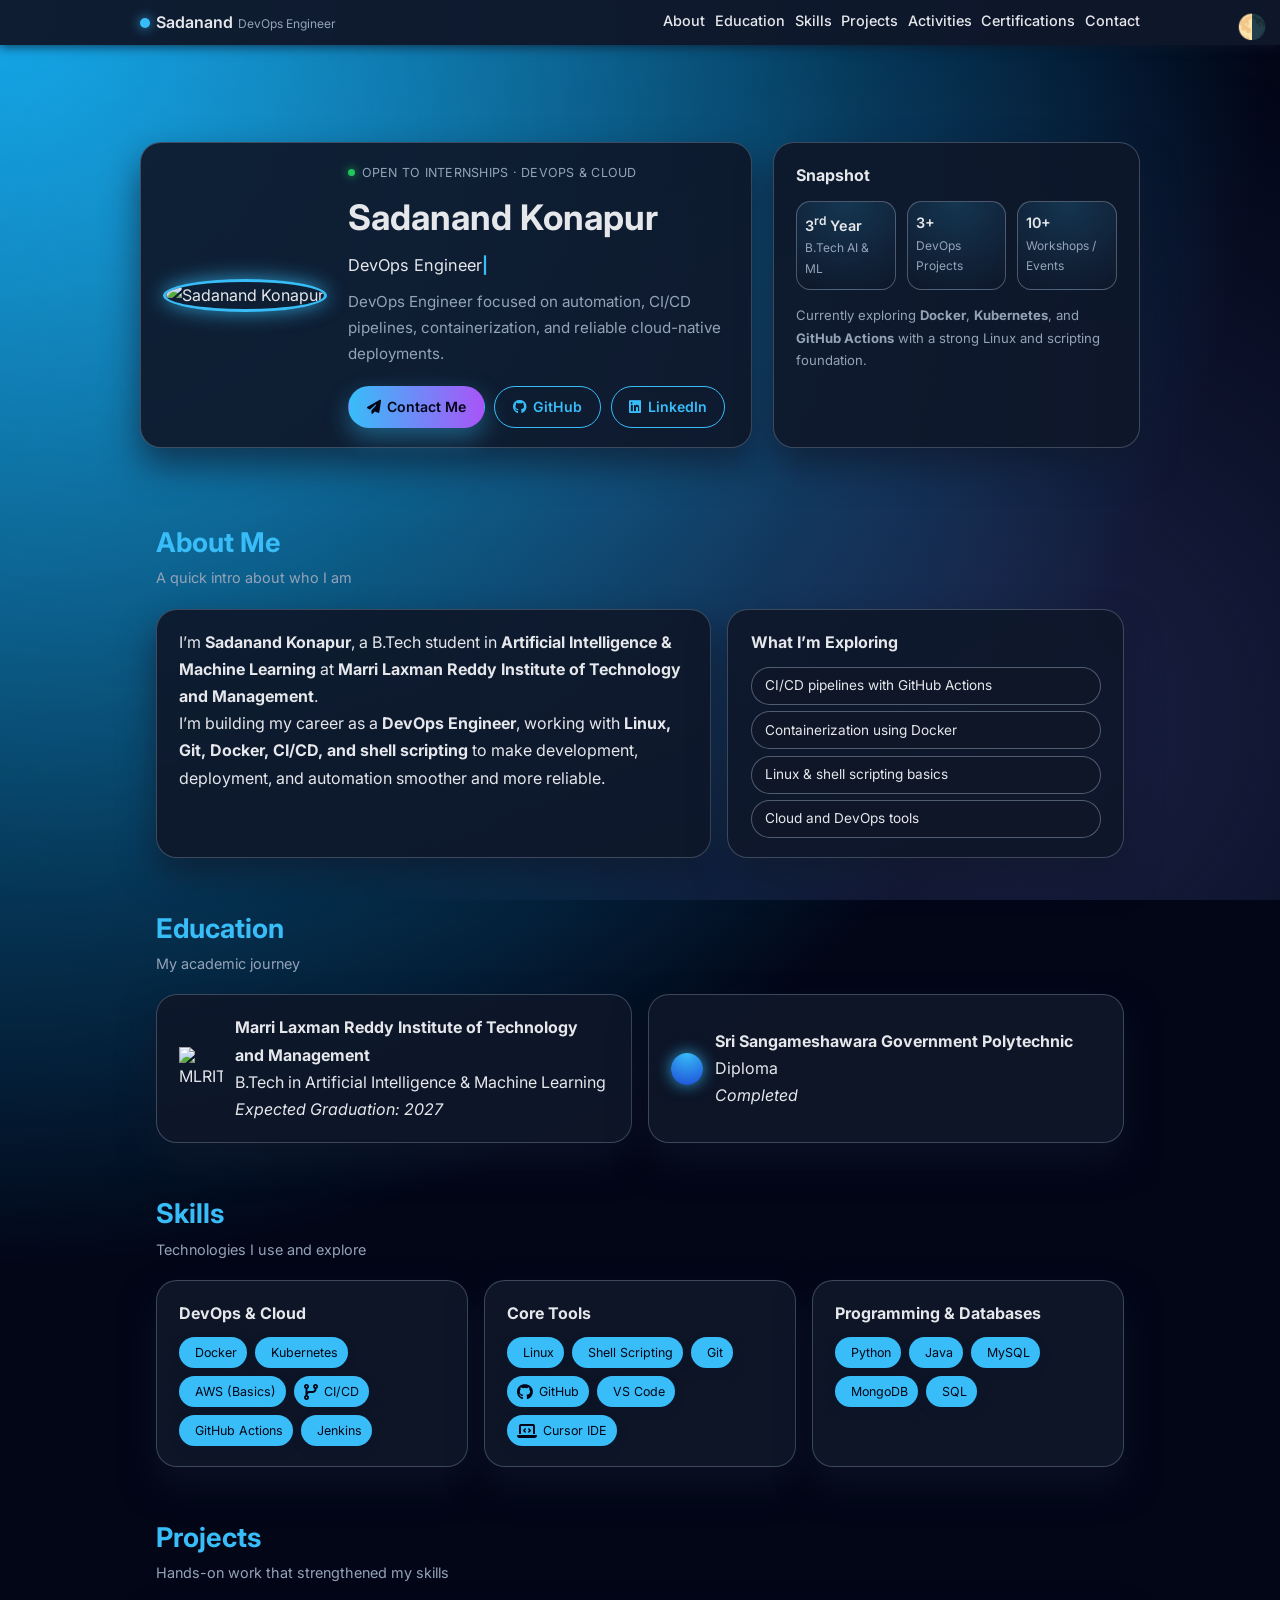
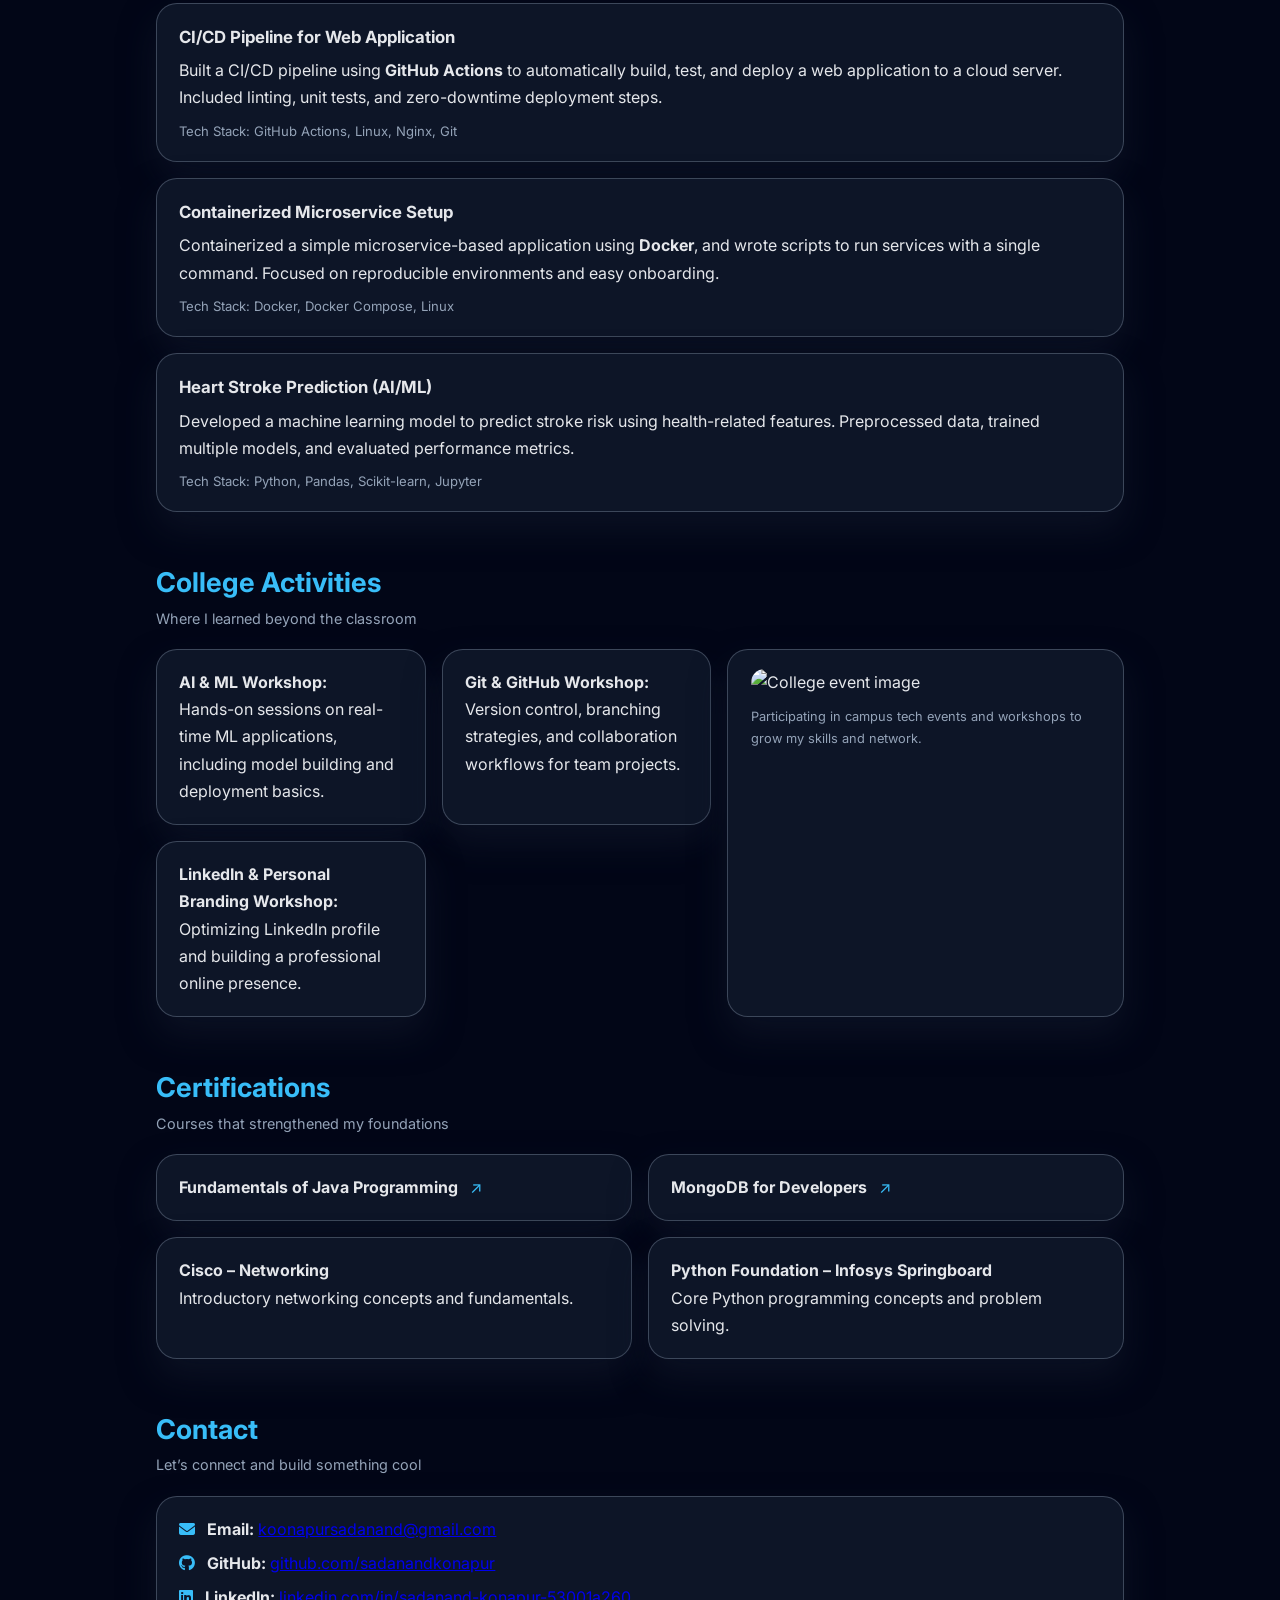
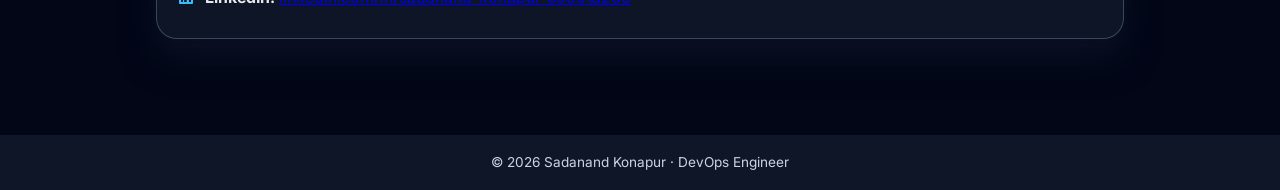
==== index.html @ 1553cec0 "Update index.html" ====
<!DOCTYPE html>
<html lang="en">
<head>
  <meta charset="UTF-8" />
  <meta name="viewport" content="width=device-width, initial-scale=1.0"/>
  <title>Sadanand Konapur | DevOps Engineer</title>

  <!-- Fonts & Icons -->
  <link href="https://fonts.googleapis.com/css2?family=Inter:wght@400;500;600;700&display=swap" rel="stylesheet" />
  <link rel="stylesheet" href="https://cdn.jsdelivr.net/gh/devicons/devicon@latest/devicon.min.css">
  <link rel="stylesheet" href="https://cdnjs.cloudflare.com/ajax/libs/font-awesome/6.5.0/css/all.min.css" />

  <!-- Main CSS -->
  <link rel="stylesheet" href="style.css">
</head>
<body>
  <!-- Mobile Menu & Theme Toggle -->
  <button class="menu-toggle" aria-label="Toggle navigation"
    onclick="document.querySelector('nav').classList.toggle('show')">☰</button>
  <button class="theme-toggle" aria-label="Toggle theme"
    onclick="document.body.classList.toggle('light-mode')">🌗</button>

  <!-- Navbar -->
  <nav id="navbar">
    <div class="nav-inner">
      <div class="nav-left">
        <span class="nav-logo-dot"></span>
        <span class="nav-name">Sadanand</span>
        <span class="nav-role">DevOps Engineer</span>
      </div>
      <div class="nav-links">
        <a href="#about">About</a>
        <a href="#education">Education</a>
        <a href="#skills">Skills</a>
        <a href="#projects">Projects</a>
        <a href="#activities">Activities</a>
        <a href="#certifications">Certifications</a>
        <a href="#contact">Contact</a>
      </div>
    </div>
  </nav>

  <div class="spacer"></div>

  <!-- Hero / Header -->
  <header>
    <div class="hero-layout">
      <div class="hero-main card">
        <div class="hero-avatar-wrap">
          <img
            class="hero-avatar"
            src="https://media.licdn.com/dms/image/v2/D5603AQE36np53RDmIA/profile-displayphoto-shrink_200_200/B56ZbjgmItH0AY-/0/1747573705583?e=2147483647&v=beta&t=6T_t1-DiegGKtrGKw7cJEnXuLneAV1-dgyiK9HmelyY"
            alt="Sadanand Konapur"
          >
        </div>

        <div class="hero-text">
          <p class="hero-badge">
            <span class="dot"></span> Open to Internships · DevOps & Cloud
          </p>
          <h1>Sadanand Konapur</h1>
          <p class="role-line">
            <span id="typing"></span><span class="cursor">|</span>
          </p>
          <p class="hero-subtitle">
            DevOps Engineer focused on automation, CI/CD pipelines, containerization,
            and reliable cloud-native deployments.
          </p>
          <div class="hero-links">
            <a href="#contact" class="btn primary-btn">
              <i class="fa-solid fa-paper-plane"></i> Contact Me
            </a>
            <a href="https://github.com/sadanandkonapur" target="_blank" class="btn ghost-btn">
              <i class="fab fa-github"></i> GitHub
            </a>
            <a href="https://linkedin.com/in/sadanand-konapur-53001a260" target="_blank" class="btn ghost-btn">
              <i class="fab fa-linkedin"></i> LinkedIn
            </a>
          </div>
        </div>
      </div>

      <div class="hero-side card">
        <h3>Snapshot</h3>
        <div class="stats-grid">
          <div class="stat">
            <span class="stat-number">3<sup>rd</sup> Year</span>
            <span class="stat-label">B.Tech AI & ML</span>
          </div>
          <div class="stat">
            <span class="stat-number">3+</span>
            <span class="stat-label">DevOps Projects</span>
          </div>
          <div class="stat">
            <span class="stat-number">10+</span>
            <span class="stat-label">Workshops / Events</span>
          </div>
        </div>
        <p class="mini-note">
          Currently exploring <strong>Docker</strong>, <strong>Kubernetes</strong>, and
          <strong>GitHub Actions</strong> with a strong Linux and scripting foundation.
        </p>
      </div>
    </div>
  </header>

  <main>
    <!-- About -->
    <section id="about">
      <div class="section-header">
        <h2>About Me</h2>
        <p class="section-tagline">A quick intro about who I am</p>
      </div>
      <div class="section-grid">
        <div class="card about-card">
          <p>
            I’m <strong>Sadanand Konapur</strong>, a B.Tech student in
            <strong>Artificial Intelligence &amp; Machine Learning</strong> at
            <strong>Marri Laxman Reddy Institute of Technology and Management</strong>.
          </p>
          <p>
            I’m building my career as a <strong>DevOps Engineer</strong>, working with
            <strong>Linux, Git, Docker, CI/CD, and shell scripting</strong> to make development,
            deployment, and automation smoother and more reliable.
          </p>
        </div>
        <div class="card about-card about-highlight">
          <h3>What I’m Exploring</h3>
          <ul class="pill-list">
            <li>CI/CD pipelines with GitHub Actions</li>
            <li>Containerization using Docker</li>
            <li>Linux & shell scripting basics</li>
            <li>Cloud and DevOps tools</li>
          </ul>
        </div>
      </div>
    </section>

    <!-- Education -->
    <section id="education">
      <div class="section-header">
        <h2>Education</h2>
        <p class="section-tagline">My academic journey</p>
      </div>
      <ul class="card-list">
        <li class="card edu-card">
          <img src="assets/MLRITM.png" alt="MLRITM Logo" class="education-logo">
          <div>
            <strong>Marri Laxman Reddy Institute of Technology and Management</strong><br />
            B.Tech in Artificial Intelligence &amp; Machine Learning<br />
            <em>Expected Graduation: 2027</em>
          </div>
        </li>

        <li class="card edu-card">
          <div class="edu-bullet"></div>
          <div>
            <strong>Sri Sangameshawara Government Polytechnic</strong><br />
            Diploma<br />
            <em>Completed</em>
          </div>
        </li>
      </ul>
    </section>

    <!-- Skills -->
    <section id="skills">
      <div class="section-header">
        <h2>Skills</h2>
        <p class="section-tagline">Technologies I use and explore</p>
      </div>

      <div class="skills-layout">
        <div class="card">
          <h3 class="subheading">DevOps & Cloud</h3>
          <div class="tag-list">
            <span class="tag"><i class="devicon-docker-plain"></i>Docker</span>
            <span class="tag"><i class="devicon-kubernetes-plain"></i>Kubernetes</span>
            <span class="tag"><i class="devicon-amazonwebservices-plain"></i>AWS (Basics)</span>
            <span class="tag"><i class="fa-solid fa-code-branch"></i>CI/CD</span>
            <span class="tag"><i class="devicon-githubactions-plain"></i>GitHub Actions</span>
            <span class="tag"><i class="devicon-jenkins-plain"></i>Jenkins</span>
          </div>
        </div>

        <div class="card">
          <h3 class="subheading">Core Tools</h3>
          <div class="tag-list">
            <span class="tag"><i class="devicon-linux-plain"></i>Linux</span>
            <span class="tag"><i class="devicon-bash-plain"></i>Shell Scripting</span>
            <span class="tag"><i class="devicon-git-plain"></i>Git</span>
            <span class="tag"><i class="fab fa-github"></i>GitHub</span>
            <span class="tag"><i class="devicon-vscode-plain"></i>VS Code</span>
            <span class="tag"><i class="fa-solid fa-laptop-code"></i>Cursor IDE</span>
          </div>
        </div>

        <div class="card">
          <h3 class="subheading">Programming & Databases</h3>
          <div class="tag-list">
            <span class="tag"><i class="devicon-python-plain"></i>Python</span>
            <span class="tag"><i class="devicon-java-plain"></i>Java</span>
            <span class="tag"><i class="devicon-mysql-plain"></i>MySQL</span>
            <span class="tag"><i class="devicon-mongodb-plain"></i>MongoDB</span>
            <span class="tag"><i class="devicon-sqlite-plain"></i>SQL</span>
          </div>
        </div>
      </div>
    </section>

    <!-- Projects -->
    <section id="projects">
      <div class="section-header">
        <h2>Projects</h2>
        <p class="section-tagline">Hands-on work that strengthened my skills</p>
      </div>
      <ul class="card-list project-list">
        <li class="card">
          <h3>CI/CD Pipeline for Web Application</h3>
          <p>
            Built a CI/CD pipeline using <strong>GitHub Actions</strong> to automatically build, test,
            and deploy a web application to a cloud server. Included linting, unit tests, and
            zero-downtime deployment steps.
          </p>
          <p class="tech-stack">Tech Stack: GitHub Actions, Linux, Nginx, Git</p>
        </li>
        <li class="card">
          <h3>Containerized Microservice Setup</h3>
          <p>
            Containerized a simple microservice-based application using <strong>Docker</strong>, and
            wrote scripts to run services with a single command. Focused on reproducible environments
            and easy onboarding.
          </p>
          <p class="tech-stack">Tech Stack: Docker, Docker Compose, Linux</p>
        </li>
        <li class="card">
          <h3>Heart Stroke Prediction (AI/ML)</h3>
          <p>
            Developed a machine learning model to predict stroke risk using health-related features.
            Preprocessed data, trained multiple models, and evaluated performance metrics.
          </p>
          <p class="tech-stack">Tech Stack: Python, Pandas, Scikit-learn, Jupyter</p>
        </li>
      </ul>
    </section>

    <!-- College Activities -->
    <section id="activities">
      <div class="section-header">
        <h2>College Activities</h2>
        <p class="section-tagline">Where I learned beyond the classroom</p>
      </div>
      <div class="section-grid">
        <ul class="card-list">
          <li class="card">
            <strong>AI & ML Workshop:</strong><br/>
            Hands-on sessions on real-time ML applications, including model building and deployment basics.
          </li>
          <li class="card">
            <strong>Git & GitHub Workshop:</strong><br/>
            Version control, branching strategies, and collaboration workflows for team projects.
          </li>
          <li class="card">
            <strong>LinkedIn & Personal Branding Workshop:</strong><br/>
            Optimizing LinkedIn profile and building a professional online presence.
          </li>
        </ul>
        <div class="card image-card">
          <img src="assets/sadanand.webp" alt="College event image">
          <p class="image-caption">
            Participating in campus tech events and workshops to grow my skills and network.
          </p>
        </div>
      </div>
    </section>

    <!-- Certifications -->
    <section id="certifications">
      <div class="section-header">
        <h2>Certifications</h2>
        <p class="section-tagline">Courses that strengthened my foundations</p>
      </div>
      <ul class="card-list">
        <li class="card">
          <strong>Fundamentals of Java Programming</strong>
          <a href="https://www.coursera.org/account/accomplishments/verify/FUSTAEQ8RS3" target="_blank">↗️</a>
        </li>
        <li class="card">
          <strong>MongoDB for Developers</strong>
          <a href="https://learn.mongodb.com/c/my3mE7hTRB27LmrkEVRjvQ" target="_blank">↗️</a>
        </li>
        <li class="card">
          <strong>Cisco – Networking</strong><br/>
          Introductory networking concepts and fundamentals.
        </li>
        <li class="card">
          <strong>Python Foundation – Infosys Springboard</strong><br/>
          Core Python programming concepts and problem solving.
        </li>
      </ul>
    </section>

    <!-- Contact -->
    <section id="contact">
      <div class="section-header">
        <h2>Contact</h2>
        <p class="section-tagline">Let’s connect and build something cool</p>
      </div>
      <div class="card contact-card">
        <p>
          <i class="fas fa-envelope"></i>
          <strong>Email:</strong>
          <a href="mailto:koonapursadanand@gmail.com">koonapursadanand@gmail.com</a>
        </p>
        <p>
          <i class="fab fa-github"></i>
          <strong>GitHub:</strong>
          <a href="https://github.com/sadanandkonapur" target="_blank">github.com/sadanandkonapur</a>
        </p>
        <p>
          <i class="fab fa-linkedin"></i>
          <strong>LinkedIn:</strong>
          <a href="https://linkedin.com/in/sadanand-konapur-53001a260" target="_blank">
            linkedin.com/in/sadanand-konapur-53001a260
          </a>
        </p>
      </div>
    </section>
  </main>

  <footer>
    © <span id="year"></span> Sadanand Konapur · DevOps Engineer
  </footer>

  <!-- Scripts -->
  <script>
    document.addEventListener('DOMContentLoaded', () => {
      // Close nav on mobile after click
      document.querySelectorAll('nav a').forEach(link => {
        link.addEventListener('click', () => {
          document.querySelector('nav').classList.remove('show');
        });
      });

      // Typing effect (DevOps-focused roles)
      const roles = [
        "DevOps Engineer",
        "Cloud & DevOps Enthusiast",
        "Linux & Automation Lover"
      ];
      let roleIndex = 0, charIndex = 0;
      const typingSpan = document.getElementById("typing");

      function type() {
        if (charIndex < roles[roleIndex].length) {
          typingSpan.textContent += roles[roleIndex].charAt(charIndex);
          charIndex++;
          setTimeout(type, 100);
        } else {
          setTimeout(erase, 1500);
        }
      }

      function erase() {
        if (charIndex > 0) {
          typingSpan.textContent = roles[roleIndex].substring(0, charIndex - 1);
          charIndex--;
          setTimeout(erase, 50);
        } else {
          roleIndex = (roleIndex + 1) % roles.length;
          setTimeout(type, 500);
        }
      }

      setTimeout(type, 800);

      // Reveal sections on scroll
      const observer = new IntersectionObserver(entries => {
        entries.forEach(entry => {
          if (entry.isIntersecting) {
            entry.target.classList.add('reveal');
          }
        });
      }, { threshold: 0.15 });

      document.querySelectorAll('section').forEach(section => observer.observe(section));

      // Hide/show navbar on scroll
      let lastScrollTop = 0;
      const navbar = document.getElementById('navbar');

      window.addEventListener('scroll', function () {
        let scrollTop = window.pageYOffset || document.documentElement.scrollTop;
        if (scrollTop > lastScrollTop) {
          navbar.classList.add('hide');
        } else {
          navbar.classList.remove('hide');
        }
        lastScrollTop = scrollTop;
      });

      // Dynamic year in footer
      document.getElementById('year').textContent = new Date().getFullYear();
    });
  </script>
</body>
</html>
---- style.css ----
:root {
  --bg: radial-gradient(circle at 0% 0%, #0ea5e9 0, #020617 35%, #020617 100%);
  --highlight: #38bdf8;
  --text: #e5e7eb;
  --nav-bg: rgba(15, 23, 42, 0.96);
  --card-bg: rgba(15, 23, 42, 0.92);
  --card-border: rgba(148, 163, 184, 0.35);
  --muted: #94a3b8;
}

body.light-mode {
  --bg: linear-gradient(135deg, #f8fafc, #dbeafe);
  --highlight: #0ea5e9;
  --text: #0f172a;
  --nav-bg: rgba(248, 250, 252, 0.97);
  --card-bg: rgba(255, 255, 255, 0.98);
  --card-border: rgba(148, 163, 184, 0.4);
  --muted: #64748b;
}

* {
  margin: 0;
  padding: 0;
  box-sizing: border-box;
  scroll-behavior: smooth;
}

body {
  font-family: 'Inter', sans-serif;
  background: var(--bg);
  color: var(--text);
  line-height: 1.7;
  overflow-x: hidden;
  transition: background 0.6s ease, color 0.6s ease;
  position: relative;
}

/* Subtle colorful background patterns */
body::before {
  content: "";
  position: fixed;
  inset: 0;
  background:
    radial-gradient(circle at 10% 20%, rgba(56, 189, 248, 0.2), transparent 55%),
    radial-gradient(circle at 80% 80%, rgba(129, 140, 248, 0.2), transparent 55%);
  pointer-events: none;
  z-index: -1;
}

/* Navbar */
nav {
  position: fixed;
  top: 0;
  width: 100%;
  background: var(--nav-bg);
  backdrop-filter: blur(18px);
  padding: 0.55rem 1.5rem;
  z-index: 1000;
  box-shadow: 0 2px 10px rgba(15, 23, 42, 0.7);
  transition: top 0.3s, background 0.3s;
}

nav.hide {
  top: -80px;
}

.nav-inner {
  max-width: 1000px;
  margin: 0 auto;
  display: flex;
  align-items: center;
  justify-content: space-between;
}

.nav-left {
  display: flex;
  align-items: baseline;
  gap: 0.35rem;
}

.nav-logo-dot {
  width: 10px;
  height: 10px;
  border-radius: 999px;
  background: var(--highlight);
  box-shadow: 0 0 12px rgba(56, 189, 248, 0.9);
  animation: pulseDot 1.8s infinite;
}

@keyframes pulseDot {
  0% { transform: scale(1); opacity: 1; }
  50% { transform: scale(1.2); opacity: 0.7; }
  100% { transform: scale(1); opacity: 1; }
}

.nav-name {
  font-weight: 600;
  font-size: 1rem;
}

.nav-role {
  font-size: 0.75rem;
  color: var(--muted);
}

.nav-links {
  display: flex;
  flex-wrap: wrap;
  gap: 0.6rem;
}

nav a {
  color: var(--text);
  text-decoration: none;
  font-weight: 500;
  position: relative;
  font-size: 0.9rem;
  padding-bottom: 2px;
}

nav a::after {
  content: "";
  position: absolute;
  width: 0;
  height: 2px;
  bottom: -3px;
  left: 0;
  background: linear-gradient(to right, #38bdf8, #a855f7);
  transition: width 0.25s;
}

nav a:hover::after {
  width: 100%;
}

/* Toggles */
.theme-toggle,
.menu-toggle {
  position: fixed;
  top: 0.8rem;
  font-size: 1.5rem;
  background: none;
  border: none;
  color: var(--highlight);
  cursor: pointer;
  z-index: 1001;
}

.theme-toggle {
  right: 0.8rem;
}

.menu-toggle {
  left: 0.8rem;
  display: none;
}

.spacer {
  height: 70px;
}

/* Cards */
.card {
  background: var(--card-bg);
  border-radius: 1.3rem;
  padding: 1.2rem 1.4rem;
  border: 1px solid var(--card-border);
  box-shadow: 0 18px 35px rgba(15, 23, 42, 0.65);
  transition:
    transform 0.2s ease,
    box-shadow 0.2s ease,
    border-color 0.2s,
    background 0.2s ease;
}

.card:hover {
  transform: translateY(-4px) scale(1.01);
  box-shadow: 0 22px 45px rgba(15, 23, 42, 0.85);
  border-color: var(--highlight);
}

/* Header / Hero */
header {
  padding: 4.5rem 1rem 2.5rem;
}

.hero-layout {
  max-width: 1000px;
  margin: 0 auto;
  display: grid;
  grid-template-columns: minmax(0, 2fr) minmax(0, 1.2fr);
  gap: 1.3rem;
  animation: fadeInZoom 1.1s ease-out forwards;
  opacity: 0;
}

.hero-main {
  display: flex;
  gap: 1.3rem;
  align-items: center;
}

.hero-avatar-wrap {
  flex-shrink: 0;
  animation: float 6s ease-in-out infinite;
}

.hero-avatar {
  width: 130px;
  height: 130px;
  border-radius: 50%;
  border: 3px solid var(--highlight);
  object-fit: cover;
  box-shadow: 0 0 20px rgba(56, 189, 248, 0.75);
  animation:
    glow 2.5s ease-in-out infinite alternate,
    bounceIn 1.2s ease forwards;
}

.hero-text h1 {
  font-size: 2.2rem;
  font-weight: 700;
  margin-bottom: 0.25rem;
}

.hero-badge {
  font-size: 0.78rem;
  letter-spacing: 0.02em;
  text-transform: uppercase;
  color: var(--muted);
  display: flex;
  align-items: center;
  gap: 0.4rem;
  margin-bottom: 0.3rem;
}

.hero-badge .dot {
  width: 7px;
  height: 7px;
  border-radius: 999px;
  background: #22c55e;
  box-shadow: 0 0 10px rgba(34, 197, 94, 0.9);
}

.role-line {
  font-size: 1.02rem;
  margin-top: 0.2rem;
}

.hero-subtitle {
  font-size: 0.95rem;
  margin-top: 0.6rem;
  color: var(--muted);
}

.hero-links {
  margin-top: 1.2rem;
  display: flex;
  flex-wrap: wrap;
  gap: 0.6rem;
}

/* Hero side card */
.hero-side h3 {
  font-size: 1rem;
  margin-bottom: 0.7rem;
}

.stats-grid {
  display: grid;
  grid-template-columns: repeat(3, minmax(0, 1fr));
  gap: 0.7rem;
  margin-bottom: 0.9rem;
}

.stat {
  padding: 0.6rem 0.5rem;
  border-radius: 0.9rem;
  background: radial-gradient(circle at top, rgba(56, 189, 248, 0.18), rgba(15, 23, 42, 0.9));
  border: 1px solid rgba(148, 163, 184, 0.45);
}

body.light-mode .stat {
  background: radial-gradient(circle at top, rgba(14, 165, 233, 0.18), rgba(248, 250, 252, 0.98));
}

.stat-number {
  display: block;
  font-size: 0.9rem;
  font-weight: 600;
}

.stat-label {
  display: block;
  font-size: 0.75rem;
  color: var(--muted);
}

.mini-note {
  font-size: 0.82rem;
  color: var(--muted);
}

/* Animations */
@keyframes fadeInZoom {
  0% {
    opacity: 0;
    transform: scale(0.97) translateY(10px);
  }
  100% {
    opacity: 1;
    transform: scale(1) translateY(0);
  }
}

@keyframes glow {
  from {
    box-shadow: 0 0 12px #38bdf8;
  }
  to {
    box-shadow: 0 0 28px #38bdf8;
  }
}

@keyframes bounceIn {
  0% {
    opacity: 0;
    transform: scale(0.3);
  }
  50% {
    transform: scale(1.05);
  }
  70% {
    transform: scale(0.9);
  }
  100% {
    opacity: 1;
    transform: scale(1);
  }
}

@keyframes float {
  0%   { transform: translateY(0); }
  50%  { transform: translateY(-8px); }
  100% { transform: translateY(0); }
}

.cursor {
  font-weight: bold;
  color: var(--highlight);
  animation: blink 0.7s infinite;
}

@keyframes blink {
  0%, 100% { opacity: 1; }
  50% { opacity: 0; }
}

/* Buttons */
.btn {
  display: inline-flex;
  align-items: center;
  gap: 0.4rem;
  font-size: 0.88rem;
  border-radius: 999px;
  padding: 0.5rem 1.1rem;
  font-weight: 600;
  border: 1px solid transparent;
  cursor: pointer;
  text-decoration: none;
  transition: transform 0.15s ease, box-shadow 0.15s ease, background 0.2s;
}

.primary-btn {
  background: linear-gradient(to right, #38bdf8, #a855f7);
  color: #020617;
  box-shadow: 0 10px 25px rgba(56, 189, 248, 0.4);
}

.primary-btn:hover {
  transform: translateY(-1px) scale(1.01);
  box-shadow: 0 15px 35px rgba(56, 189, 248, 0.55);
}

.ghost-btn {
  background: transparent;
  border-color: var(--highlight);
  color: var(--highlight);
}

.ghost-btn:hover {
  background: rgba(148, 163, 184, 0.15);
  transform: translateY(-1px);
}

/* Main & Sections */
main {
  max-width: 1000px;
  margin: auto;
  padding: 2rem 1rem 3rem;
}

section {
  margin-bottom: 3rem;
  opacity: 0;
  transform: translateY(40px);
  transition: opacity 0.8s ease-out, transform 0.8s ease-out;
}

section.reveal {
  opacity: 1;
  transform: translateY(0);
}

.section-header {
  margin-bottom: 1.1rem;
}

.section-header h2 {
  font-size: 1.7rem;
  color: var(--highlight);
}

.section-tagline {
  font-size: 0.9rem;
  color: var(--muted);
}

.section-grid {
  display: grid;
  grid-template-columns: minmax(0, 1.4fr) minmax(0, 1fr);
  gap: 1rem;
}

/* About */
.about-highlight h3 {
  font-size: 1rem;
  margin-bottom: 0.7rem;
}

.pill-list {
  list-style: none;
  display: flex;
  flex-direction: column;
  gap: 0.4rem;
  font-size: 0.85rem;
}

.pill-list li {
  background: rgba(15, 23, 42, 0.9);
  border-radius: 999px;
  padding: 0.4rem 0.8rem;
  border: 1px solid rgba(148, 163, 184, 0.5);
}

body.light-mode .pill-list li {
  background: rgba(248, 250, 252, 0.98);
}

/* Lists & Cards */
ul {
  list-style: none;
  padding-left: 0;
}

.card-list {
  display: grid;
  grid-template-columns: 1fr;
  gap: 1rem;
}

/* Skills */
.skills-layout {
  display: grid;
  grid-template-columns: repeat(3, minmax(0, 1fr));
  gap: 1rem;
}

.subheading {
  font-size: 1rem;
  margin-bottom: 0.6rem;
}

/* Tags */
.tag-list {
  display: flex;
  flex-wrap: wrap;
  gap: 8px;
  margin-top: 0.3rem;
}

.tag {
  background: var(--highlight);
  color: #020617;
  padding: 5px 10px;
  border-radius: 999px;
  font-size: 0.78rem;
  display: inline-flex;
  align-items: center;
  box-shadow: 0 4px 10px rgba(15, 23, 42, 0.4);
  transition: transform 0.15s ease, box-shadow 0.15s ease;
}

.tag:hover {
  transform: translateY(-2px) scale(1.03);
  box-shadow: 0 8px 18px rgba(15, 23, 42, 0.7);
}

.tag i {
  margin-right: 6px;
  font-size: 1rem;
}

/* Education */
.edu-card {
  display: flex;
  gap: 0.7rem;
  align-items: center;
}

.education-logo {
  width: 44px;
  height: 44px;
  object-fit: contain;
}

.edu-bullet {
  width: 32px;
  height: 32px;
  border-radius: 999px;
  background: radial-gradient(circle at top, #38bdf8, #1d4ed8);
  box-shadow: 0 0 15px rgba(56, 189, 248, 0.8);
}

/* Projects */
.project-list .card h3 {
  margin-bottom: 0.35rem;
  font-size: 1.05rem;
}

.tech-stack {
  font-size: 0.82rem;
  margin-top: 0.5rem;
  color: var(--muted);
}

/* Activities */
.image-card img {
  width: 100%;
  border-radius: 1rem;
  display: block;
  margin-bottom: 0.6rem;
}

.image-caption {
  font-size: 0.8rem;
  color: var(--muted);
}

/* Certifications */
#certifications a {
  margin-left: 8px;
  font-size: 1rem;
  text-decoration: none;
  color: var(--highlight);
}

#certifications a:hover {
  text-decoration: underline;
}

/* Contact */
.contact-card p {
  margin-bottom: 0.45rem;
}

#contact i {
  margin-right: 8px;
  color: var(--highlight);
}

/* Footer */
footer {
  text-align: center;
  background: rgba(15, 23, 42, 0.96);
  padding: 1rem;
  color: #cbd5e1;
  font-size: 0.85rem;
}

/* Responsive */
@media (max-width: 900px) {
  .hero-layout {
    grid-template-columns: 1fr;
  }

  .hero-main {
    flex-direction: column;
    text-align: center;
  }

  .hero-text {
    text-align: center;
  }

  .hero-links {
    justify-content: center;
  }

  .stats-grid {
    grid-template-columns: repeat(3, minmax(0, 1fr));
  }

  .section-grid,
  .skills-layout {
    grid-template-columns: 1fr;
  }
}

@media (max-width: 768px) {
  nav {
    padding-inline: 1rem;
  }

  .nav-inner {
    justify-content: center;
  }

  .nav-links {
    display: none;
  }

  nav.show .nav-links {
    display: flex;
    flex-direction: column;
    width: 100%;
    margin-top: 0.5rem;
  }

  .menu-toggle {
    display: block;
  }

  header {
    padding-top: 4rem;
  }

  .card {
    box-shadow: 0 12px 25px rgba(15, 23, 42, 0.6);
  }
}

@media (min-width: 640px) {
  .card-list {
    grid-template-columns: repeat(2, minmax(0, 1fr));
  }

  #projects .card-list {
    grid-template-columns: 1fr;
  }
}
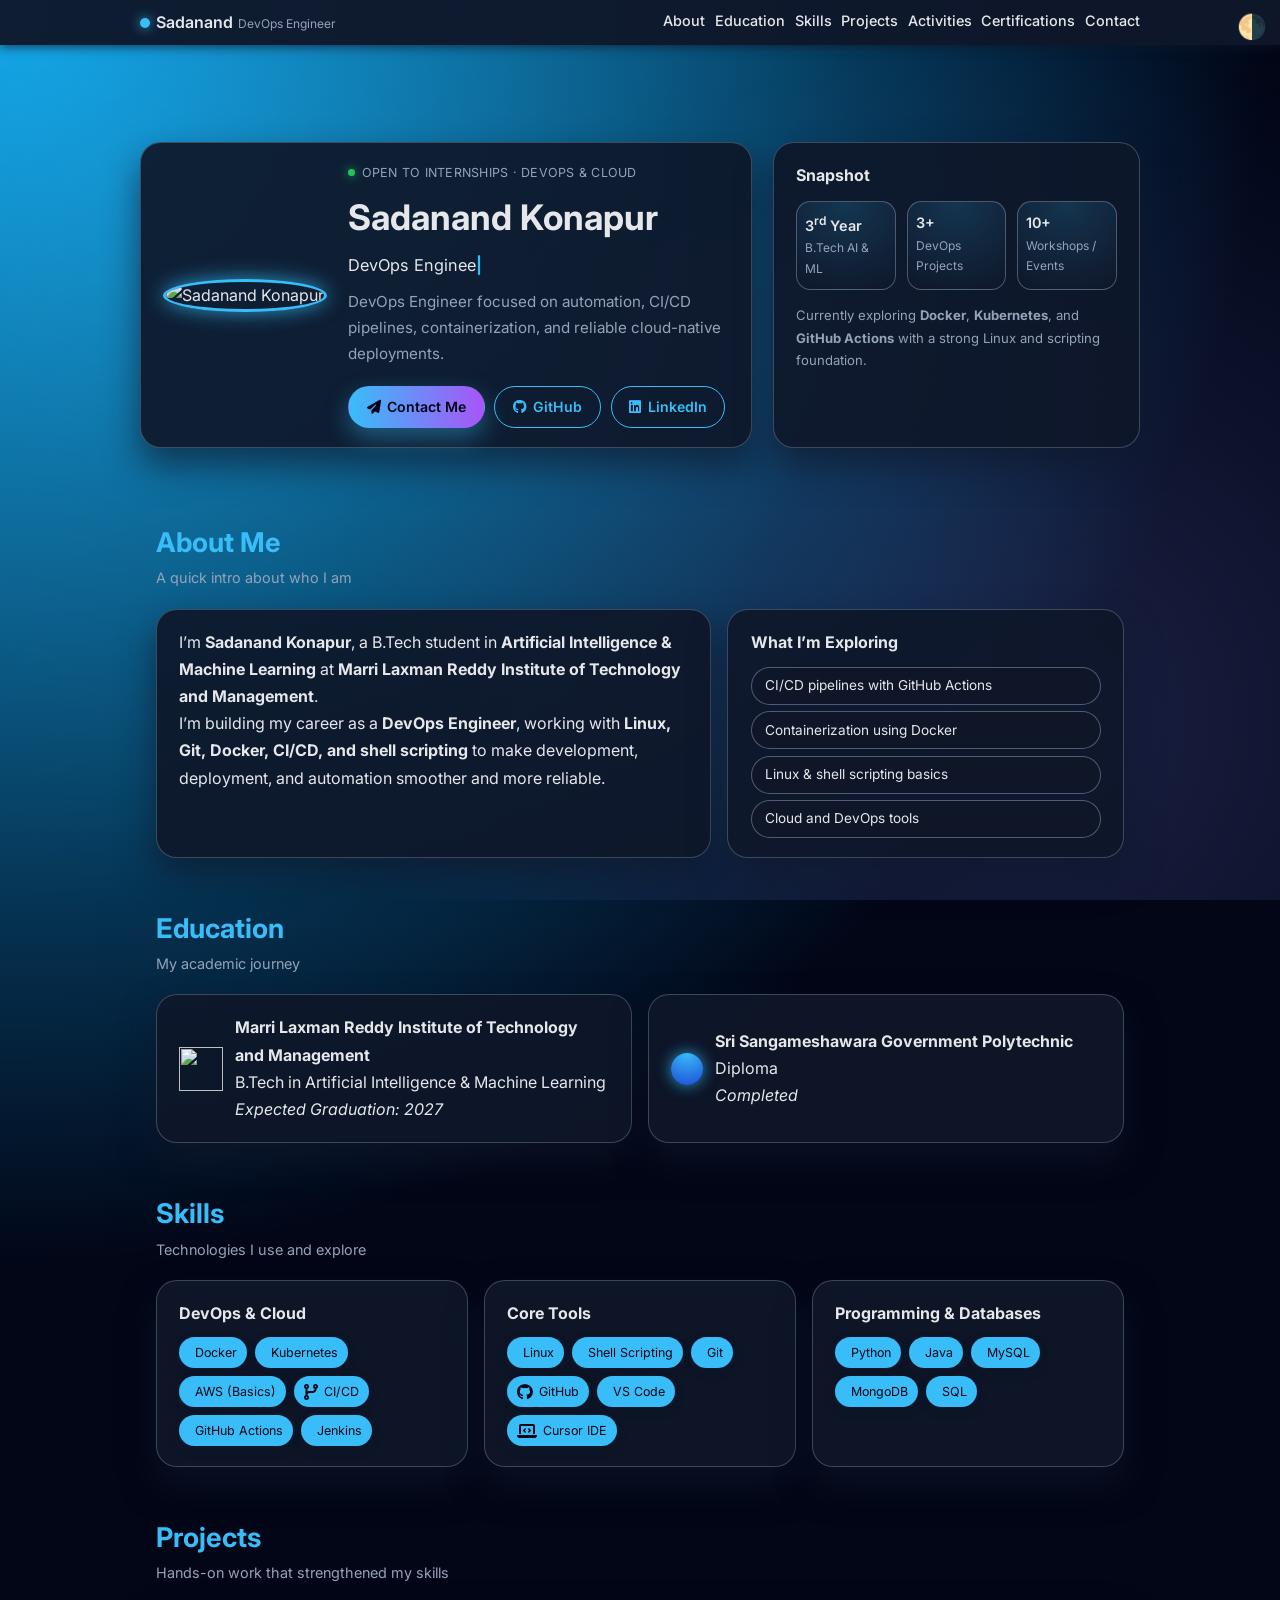
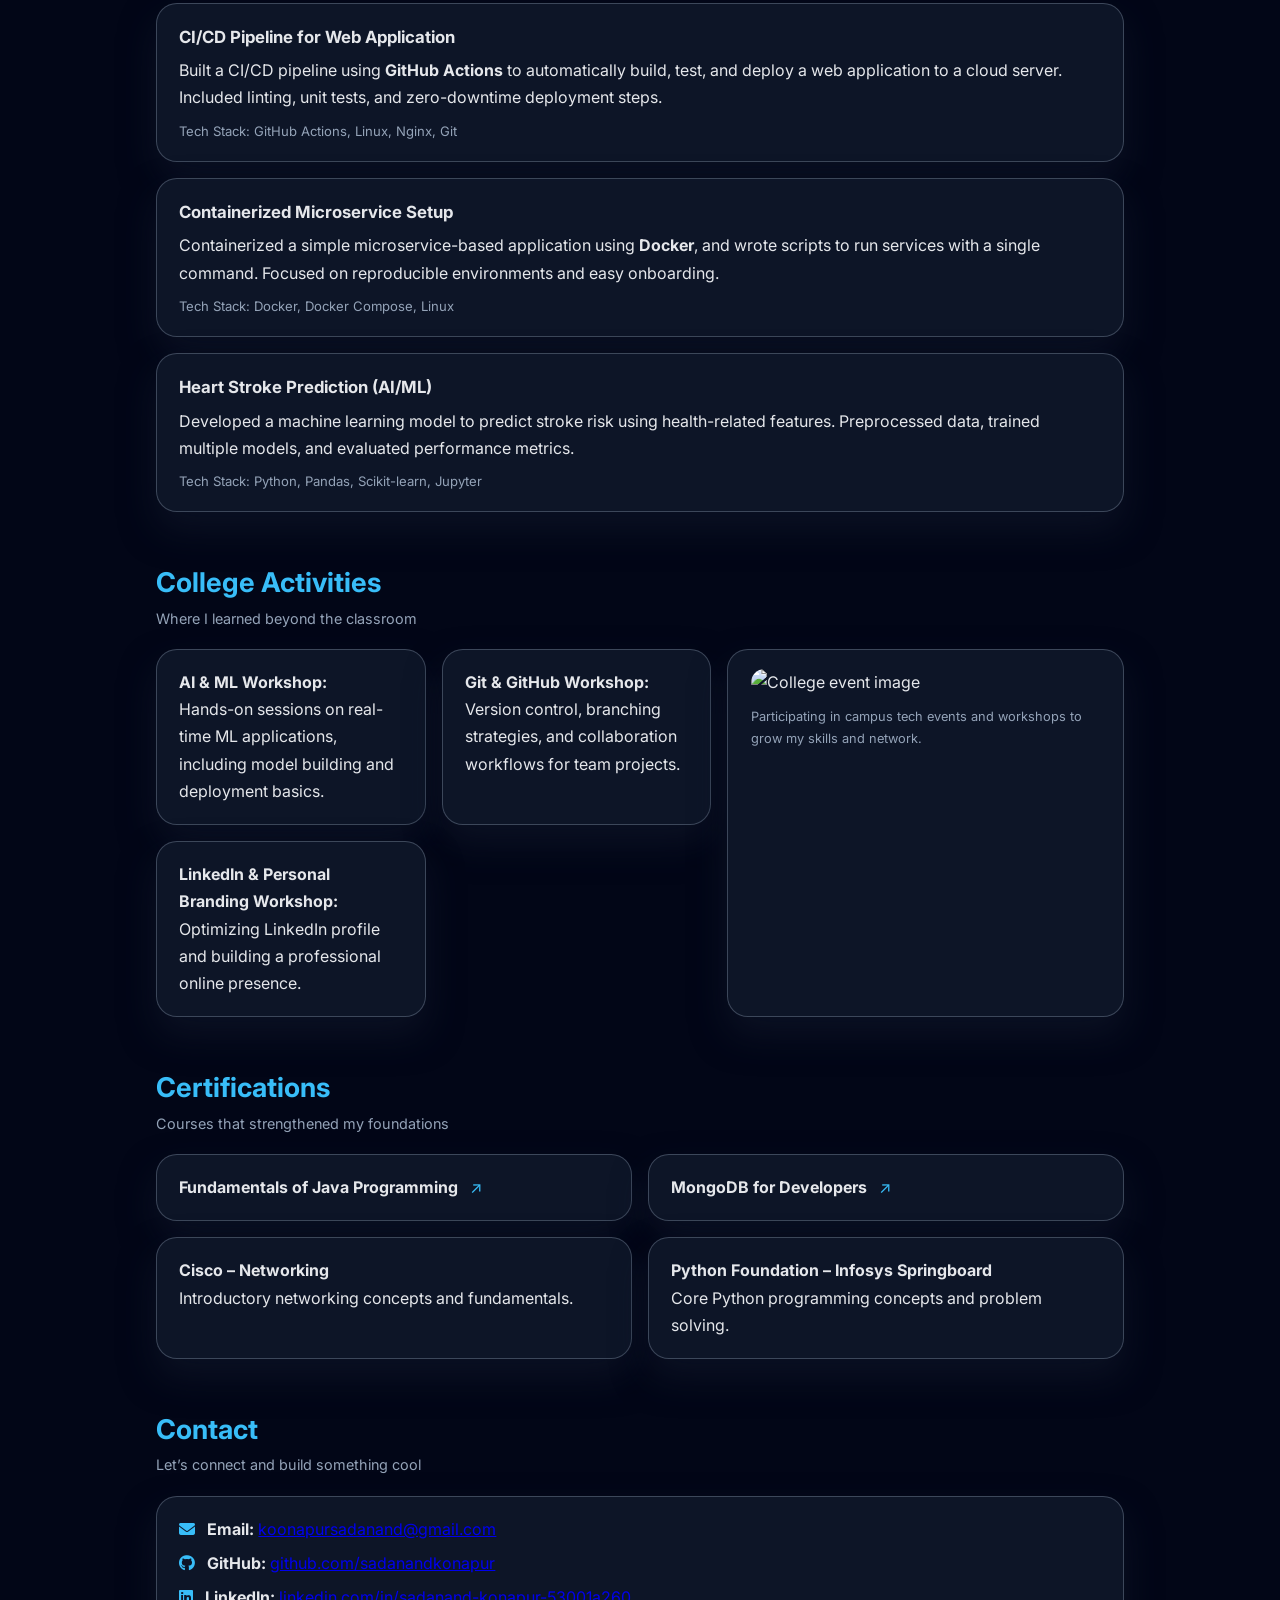
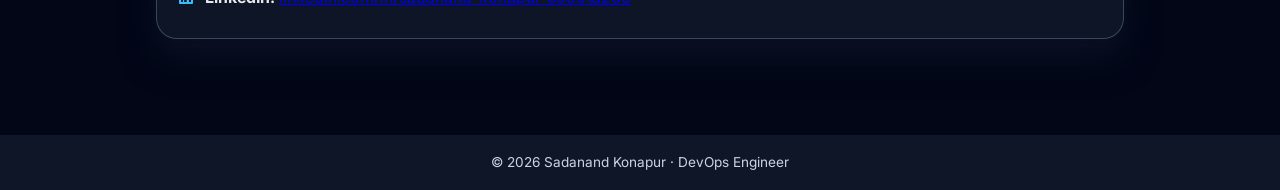
==== commit 1d24c6dd: "Update index.html" ====
--- a/index.html
+++ b/index.html
@@ -1,6 +1,15 @@
 <!DOCTYPE html>
 <html lang="en">
 <head>
+  <!-- Google tag (gtag.js) -->
+<script async src="https://www.googletagmanager.com/gtag/js?id=G-0GBPE80SB0"></script>
+<script>
+  window.dataLayer = window.dataLayer || [];
+  function gtag(){dataLayer.push(arguments);}
+  gtag('js', new Date());
+
+  gtag('config', 'G-0GBPE80SB0');
+</script>
   <meta charset="UTF-8" />
   <meta name="viewport" content="width=device-width, initial-scale=1.0"/>
   <title>Sadanand Konapur | DevOps Engineer</title>
@@ -49,7 +58,7 @@
         <div class="hero-avatar-wrap">
           <img
             class="hero-avatar"
-            src="https://media.licdn.com/dms/image/v2/D5603AQE36np53RDmIA/profile-displayphoto-shrink_200_200/B56ZbjgmItH0AY-/0/1747573705583?e=2147483647&v=beta&t=6T_t1-DiegGKtrGKw7cJEnXuLneAV1-dgyiK9HmelyY"
+            src="https://avatars.githubusercontent.com/u/197269084?v=4Y"
             alt="Sadanand Konapur"
           >
         </div>
@@ -144,7 +153,7 @@
       </div>
       <ul class="card-list">
         <li class="card edu-card">
-          <img src="assets/MLRITM.png" alt="MLRITM Logo" class="education-logo">
+          <img src="https://github.com/sadanandkonapur/profile/blob/main/assests/MLRITM.png?raw=true" class="education-logo">
           <div>
             <strong>Marri Laxman Reddy Institute of Technology and Management</strong><br />
             B.Tech in Artificial Intelligence &amp; Machine Learning<br />
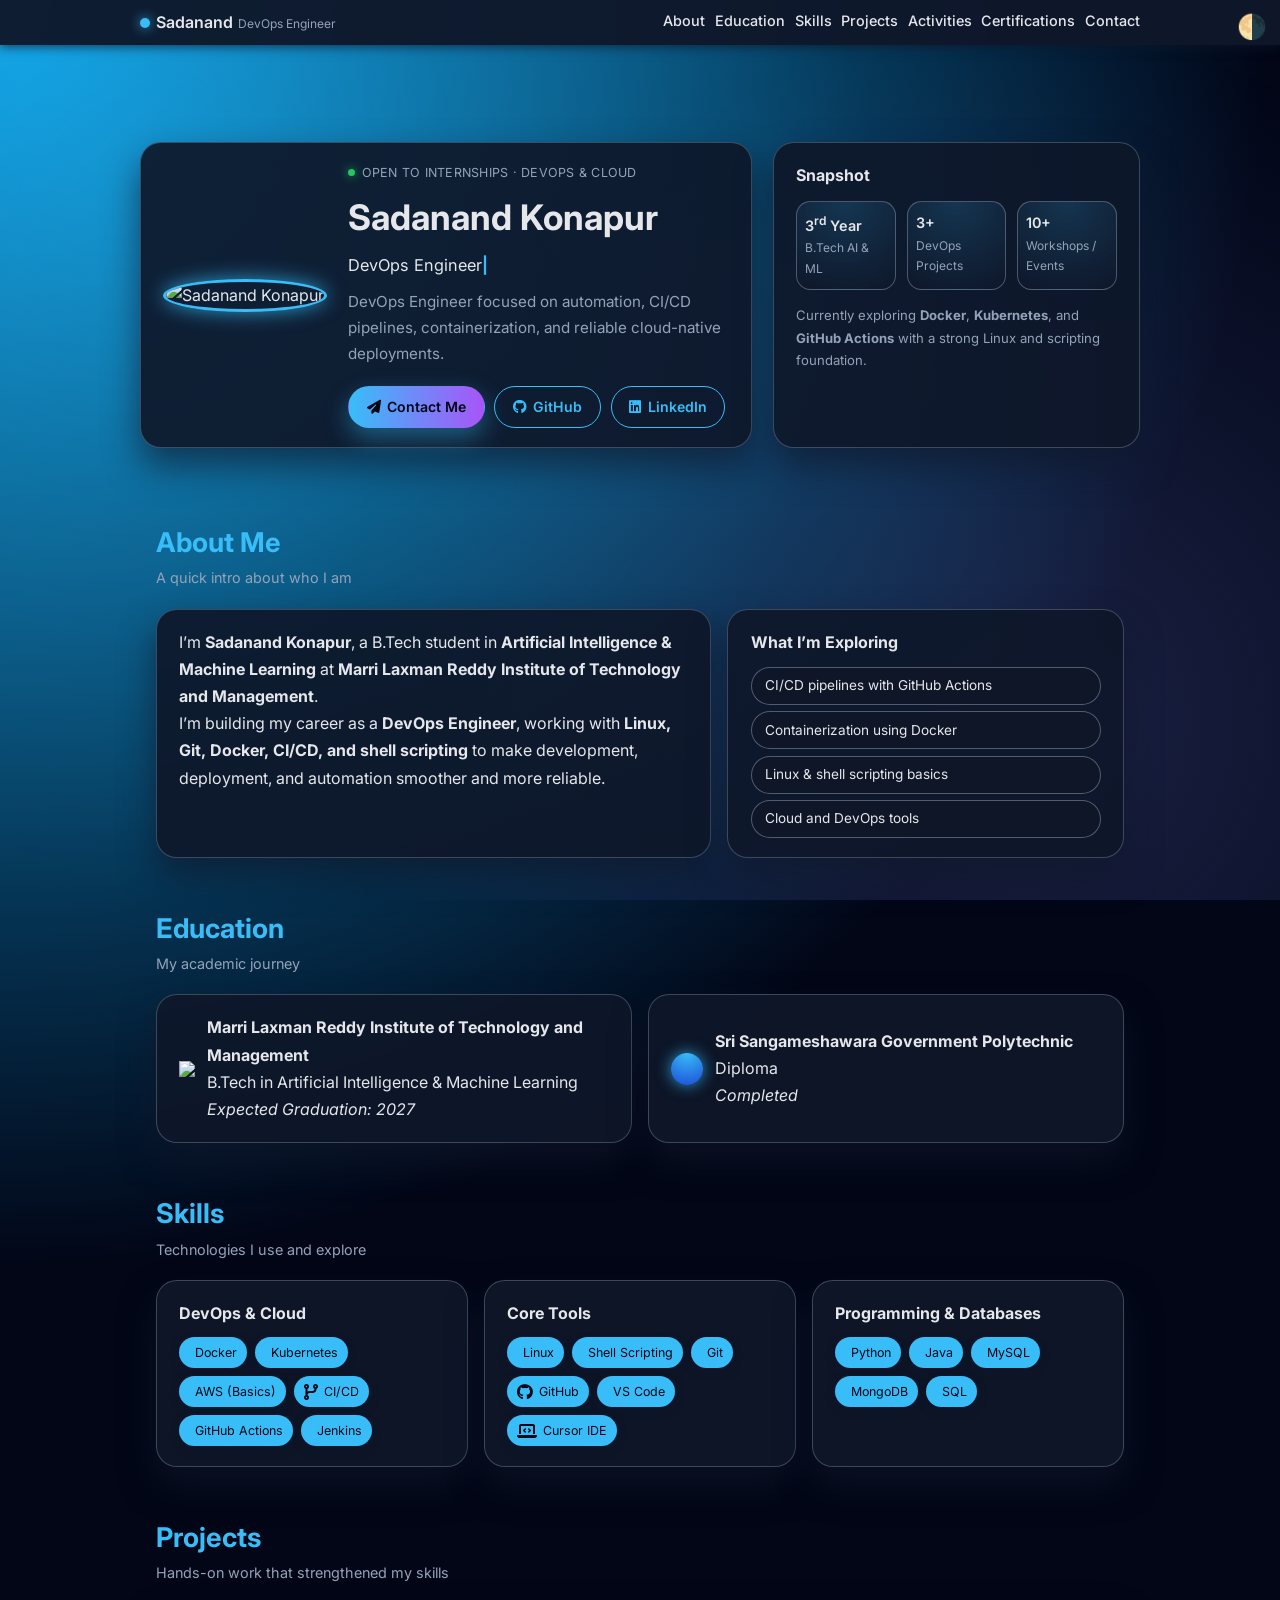
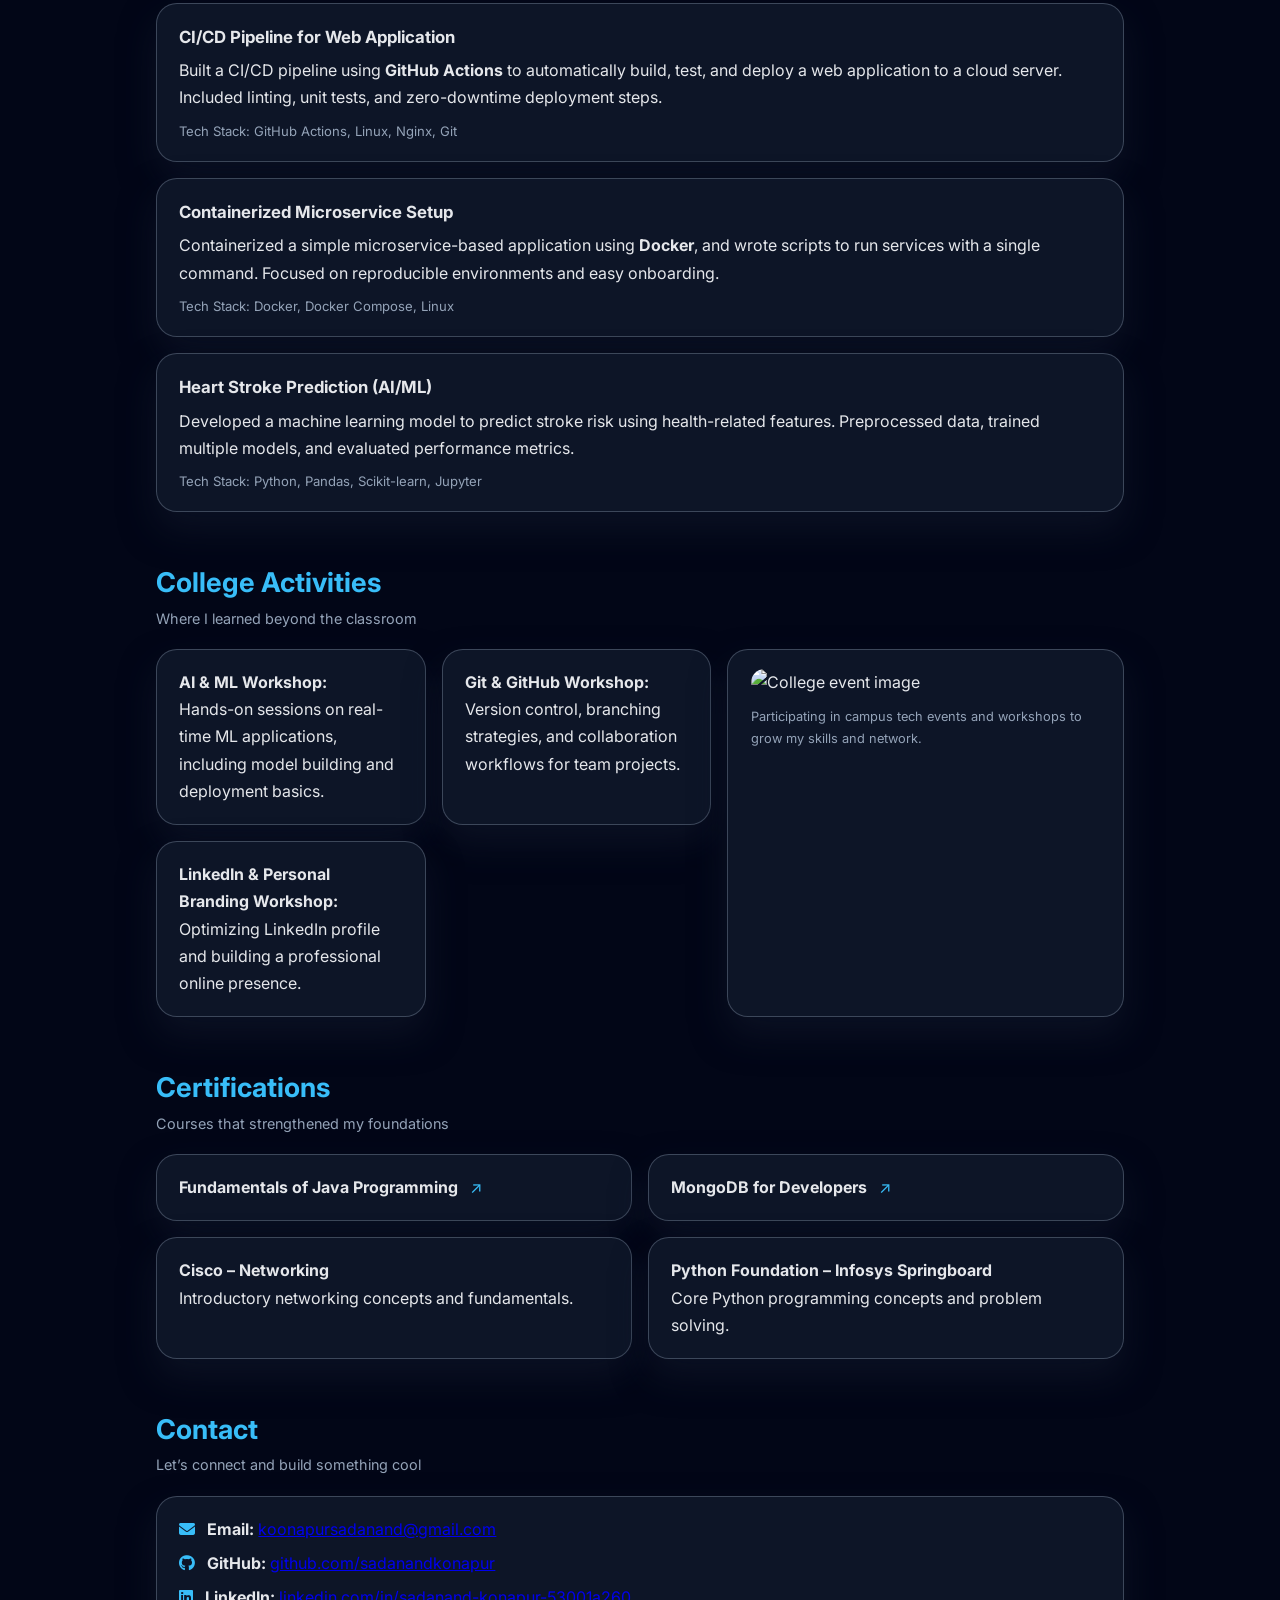
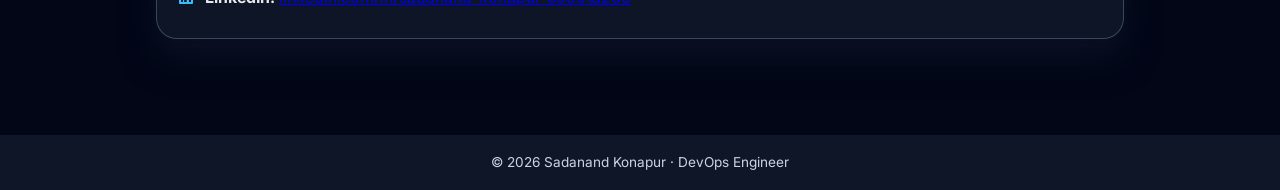
==== commit 5e9e0b98: "Fix image tag formatting in index.html" ====
--- a/index.html
+++ b/index.html
@@ -153,7 +153,7 @@
       </div>
       <ul class="card-list">
         <li class="card edu-card">
-          <img src="https://github.com/sadanandkonapur/profile/blob/main/assests/MLRITM.png?raw=true" class="education-logo">
+          <img src="https://github.com/sadanandkonapur/profile/blob/main/assests/MLRITM.png?raw=true">
           <div>
             <strong>Marri Laxman Reddy Institute of Technology and Management</strong><br />
             B.Tech in Artificial Intelligence &amp; Machine Learning<br />
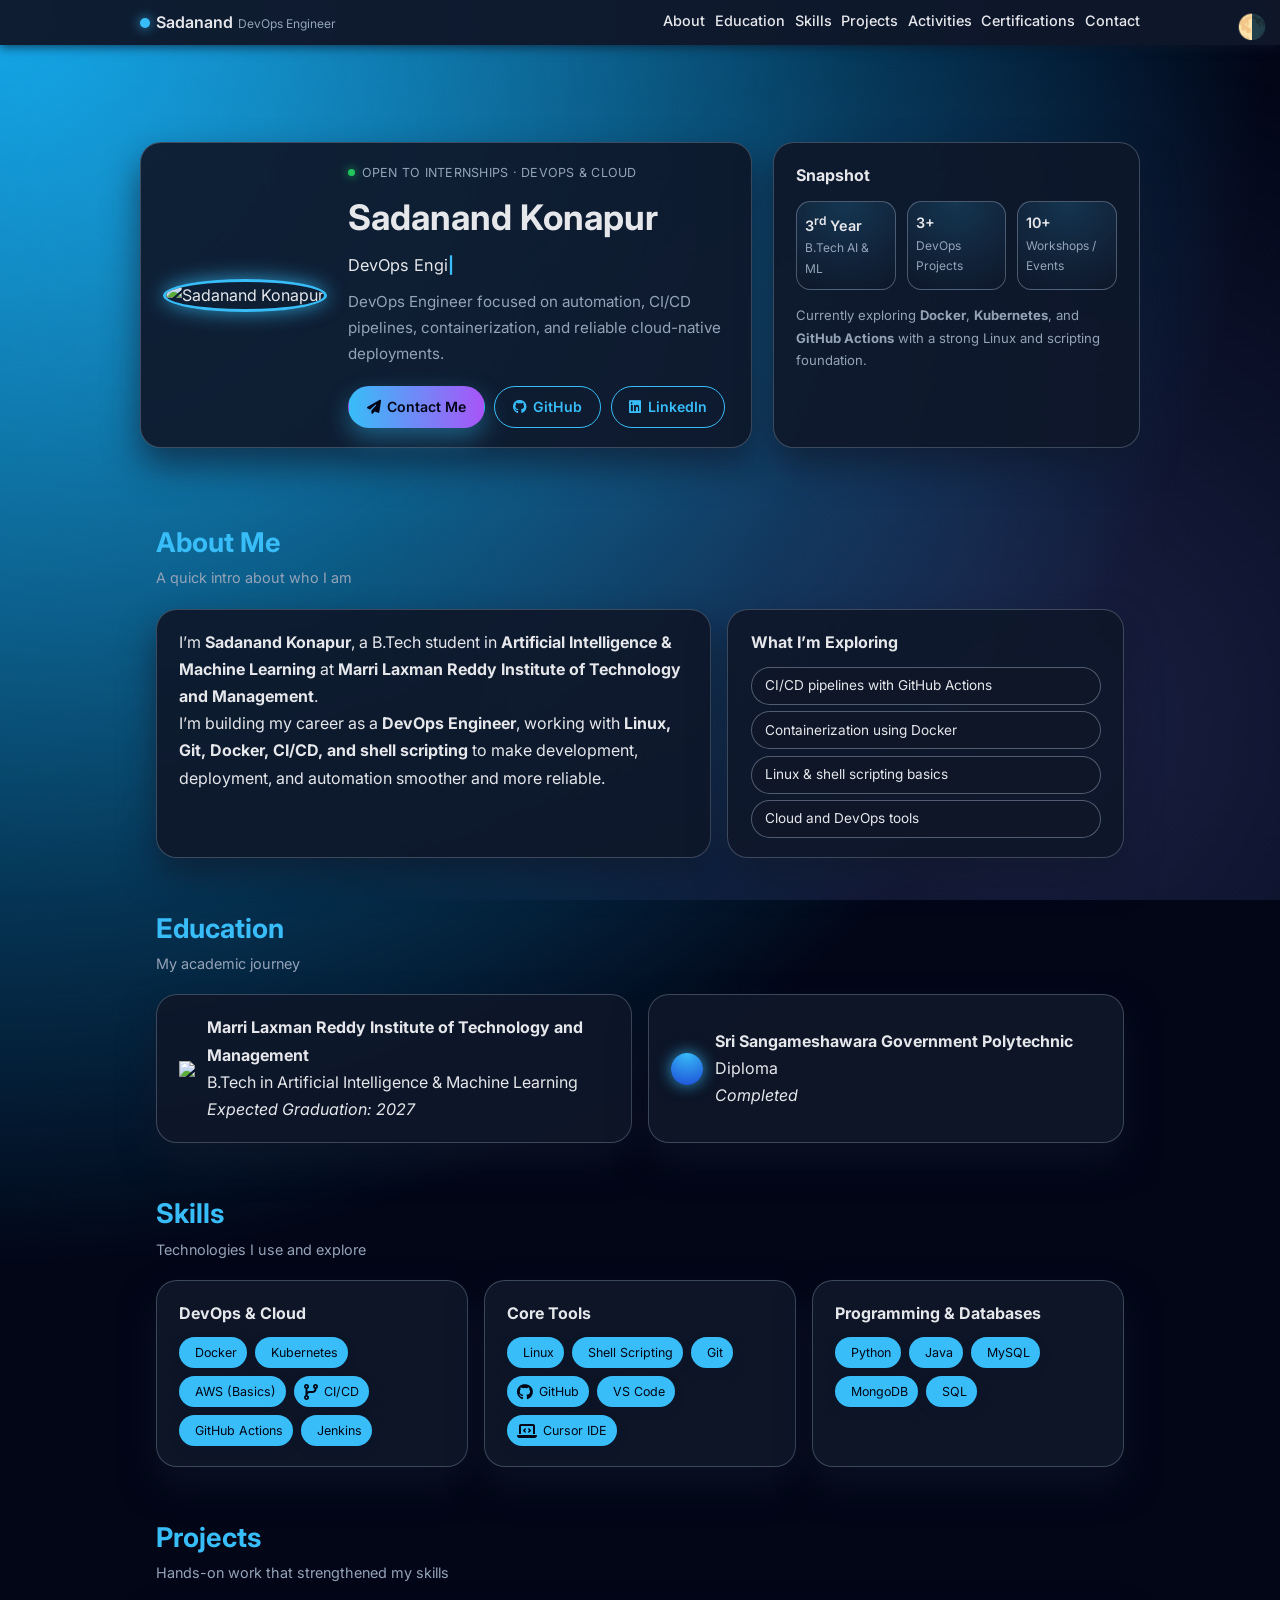
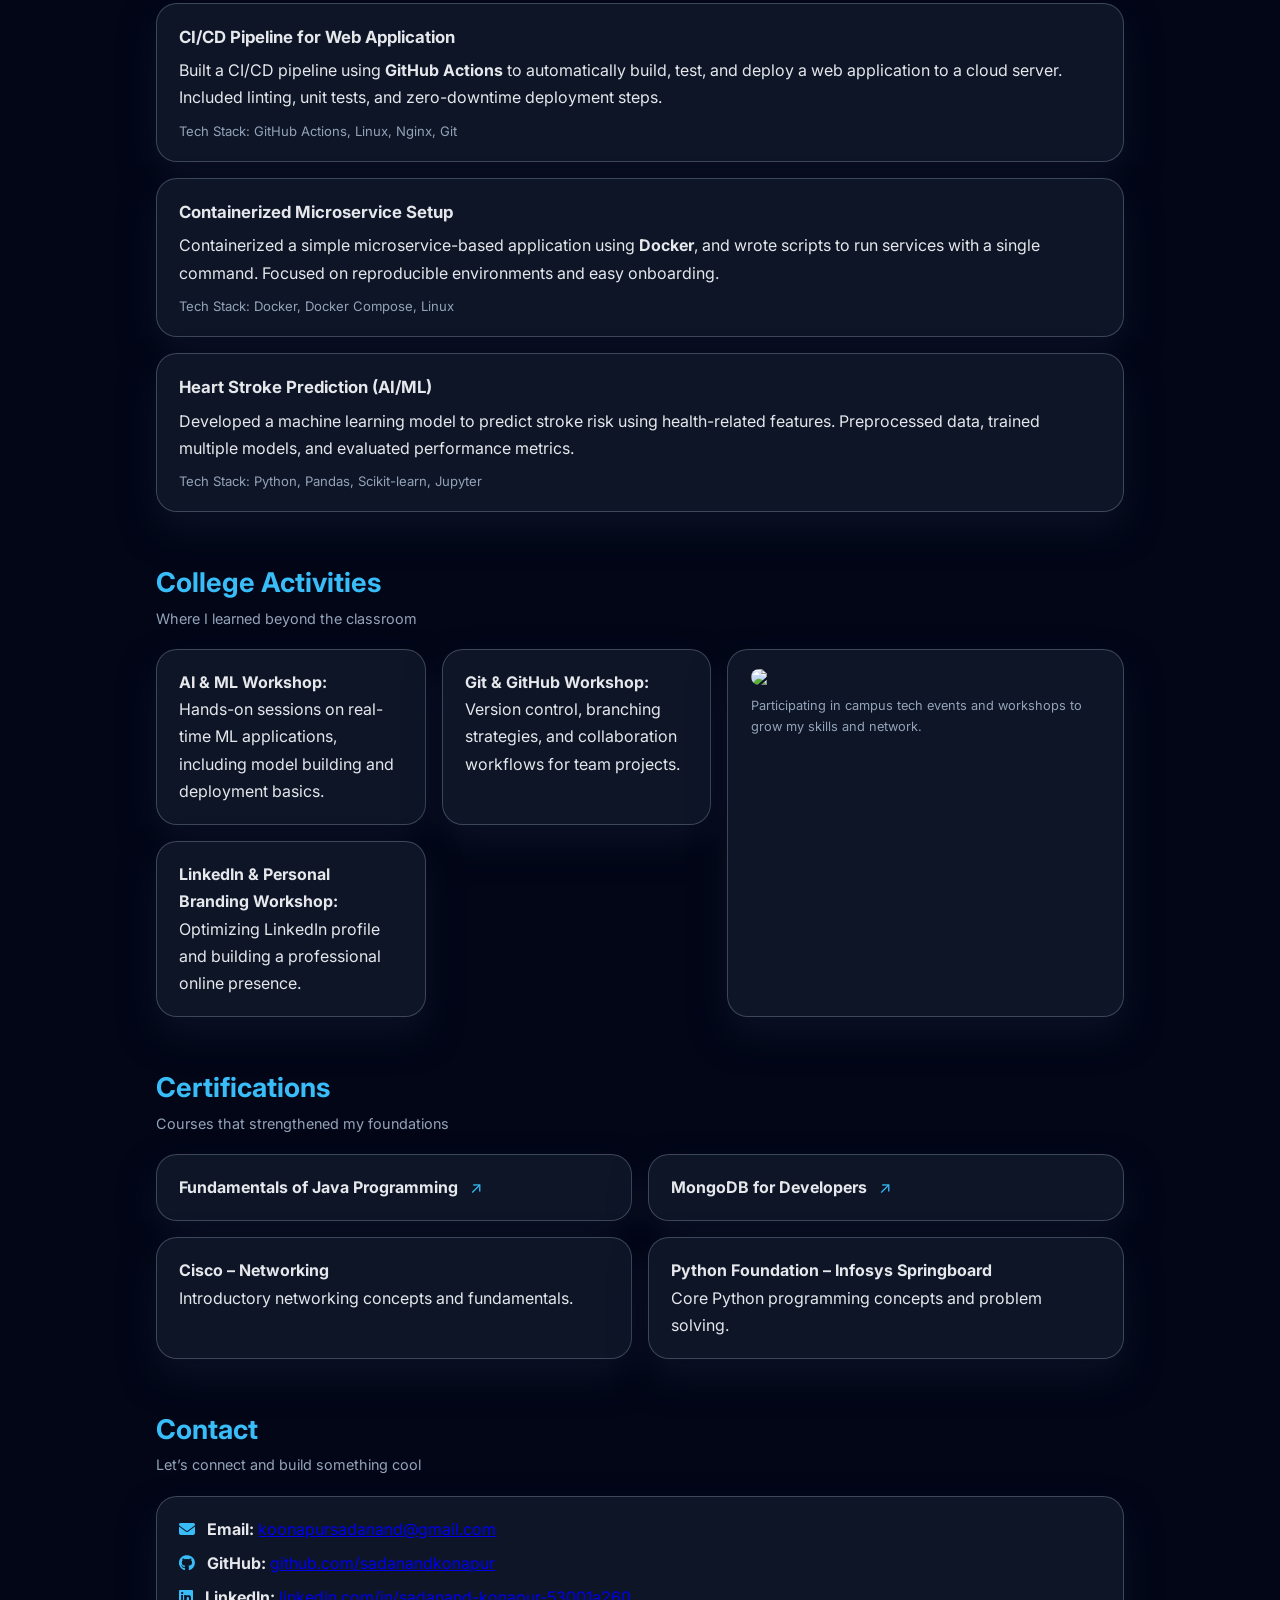
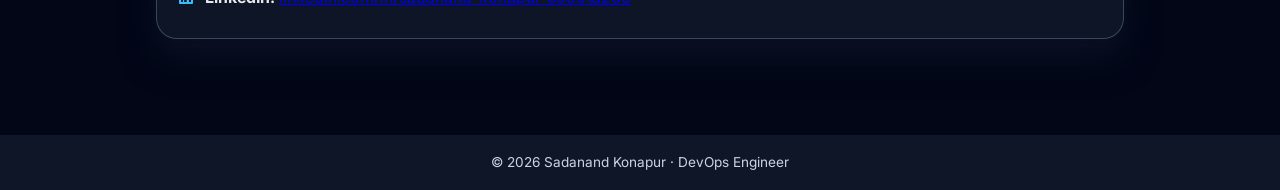
==== commit 1ce2a90d: "Update index.html" ====
--- a/index.html
+++ b/index.html
@@ -275,7 +275,7 @@
           </li>
         </ul>
         <div class="card image-card">
-          <img src="assets/sadanand.webp" alt="College event image">
+          <img src="https://github.com/sadanandkonapur/profile/blob/main/assests/sadanand.webp?raw=true">
           <p class="image-caption">
             Participating in campus tech events and workshops to grow my skills and network.
           </p>
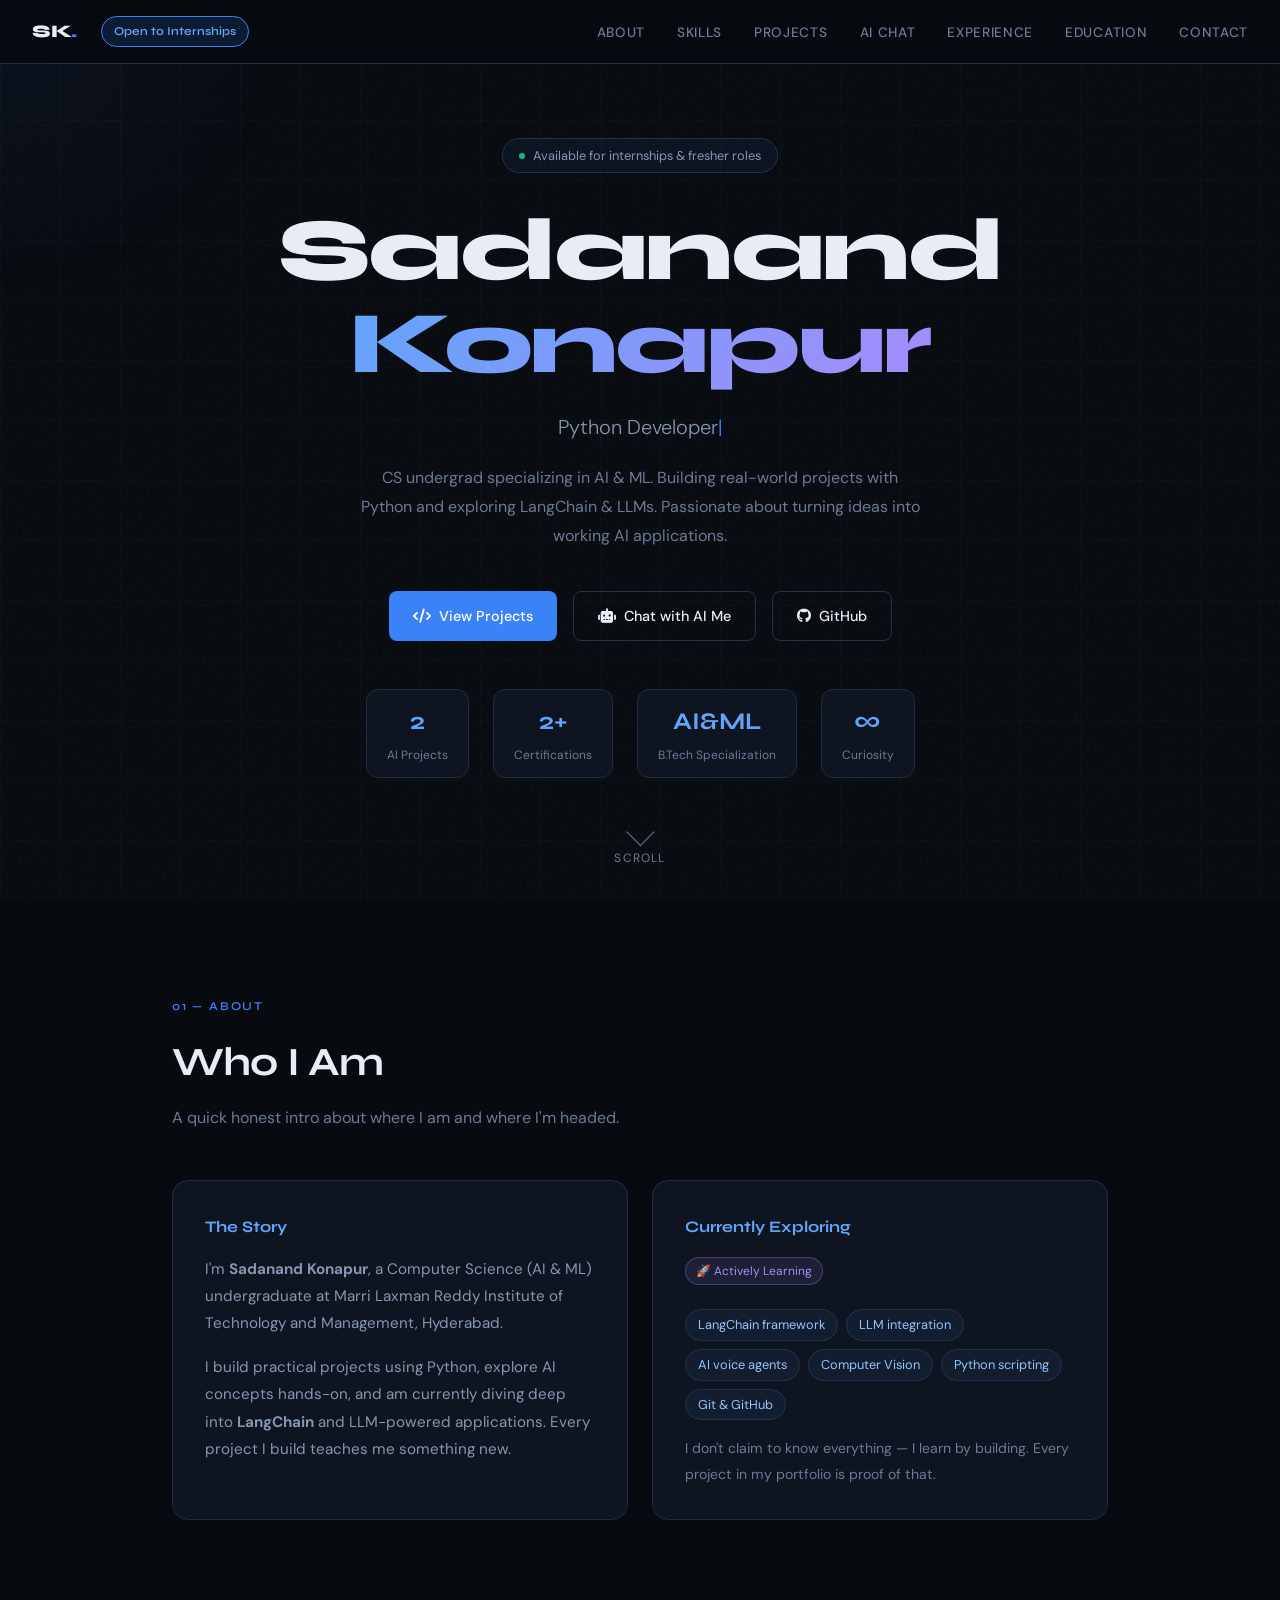
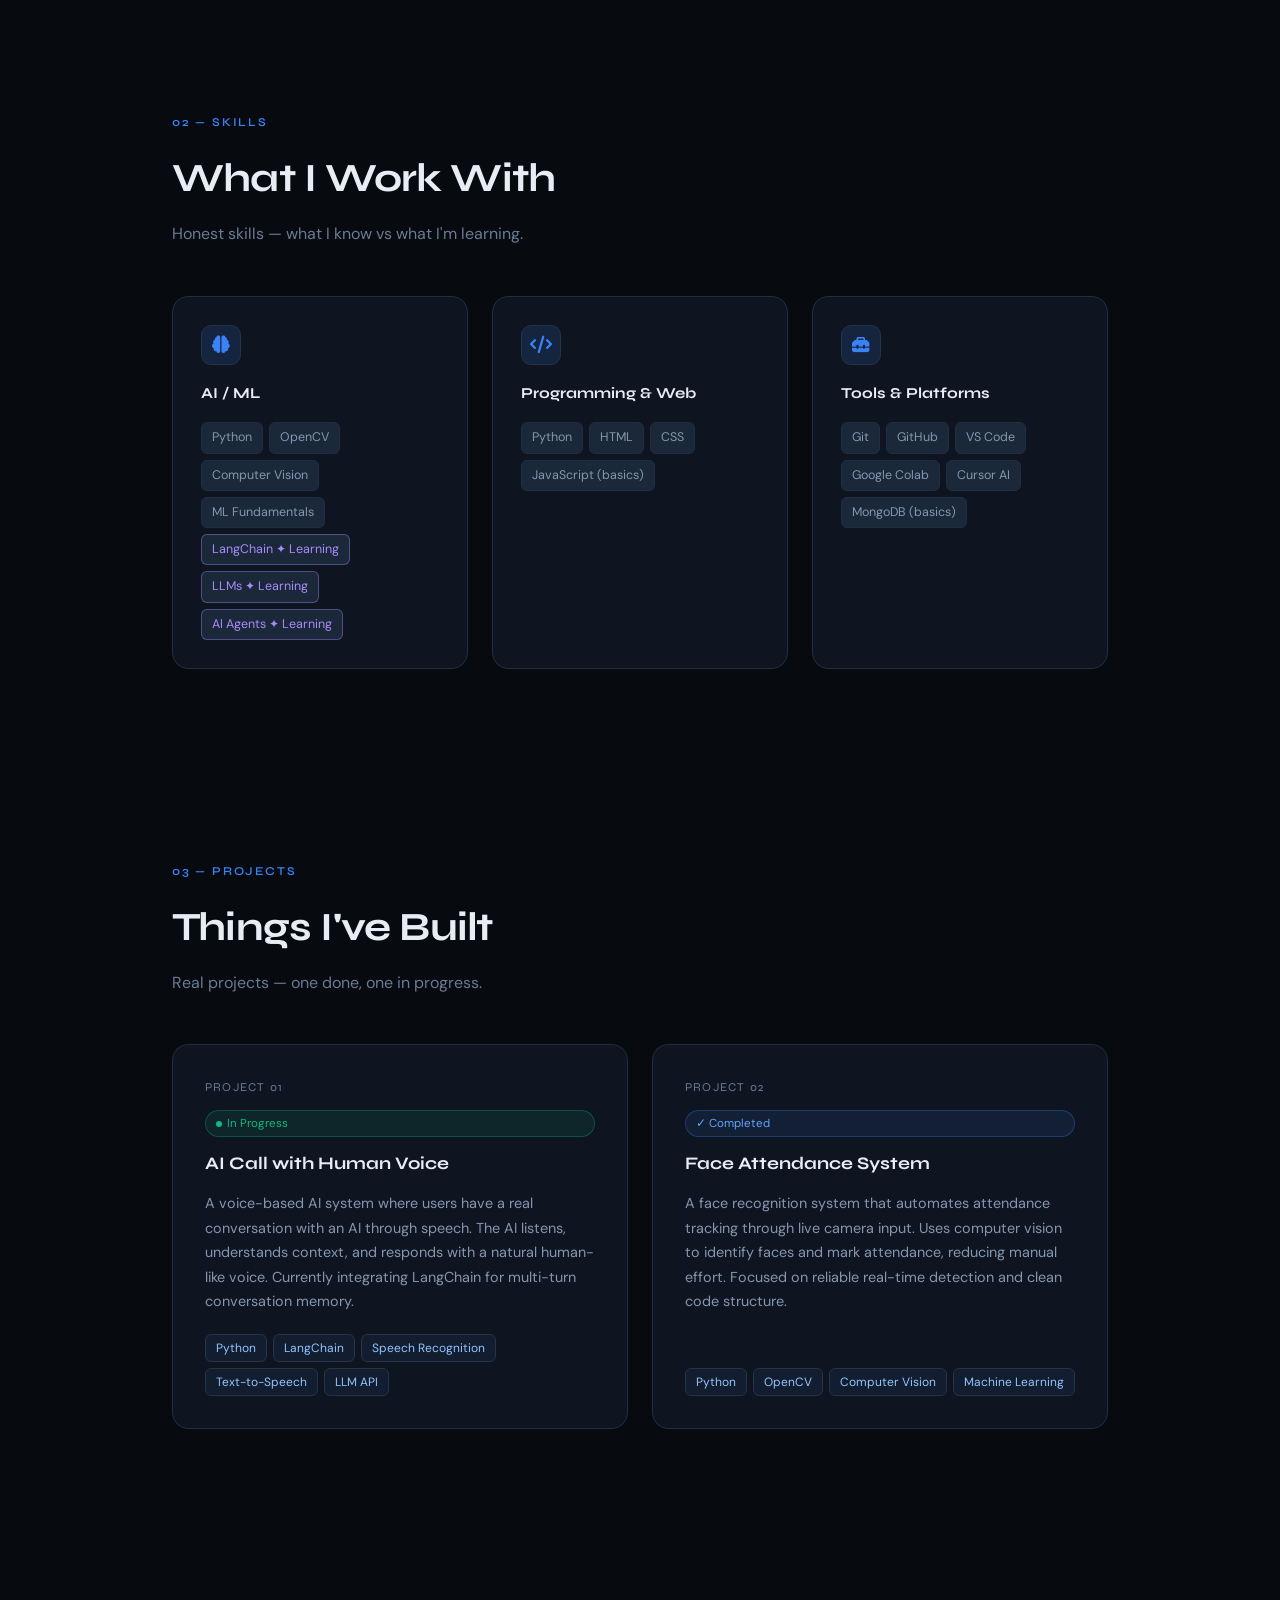
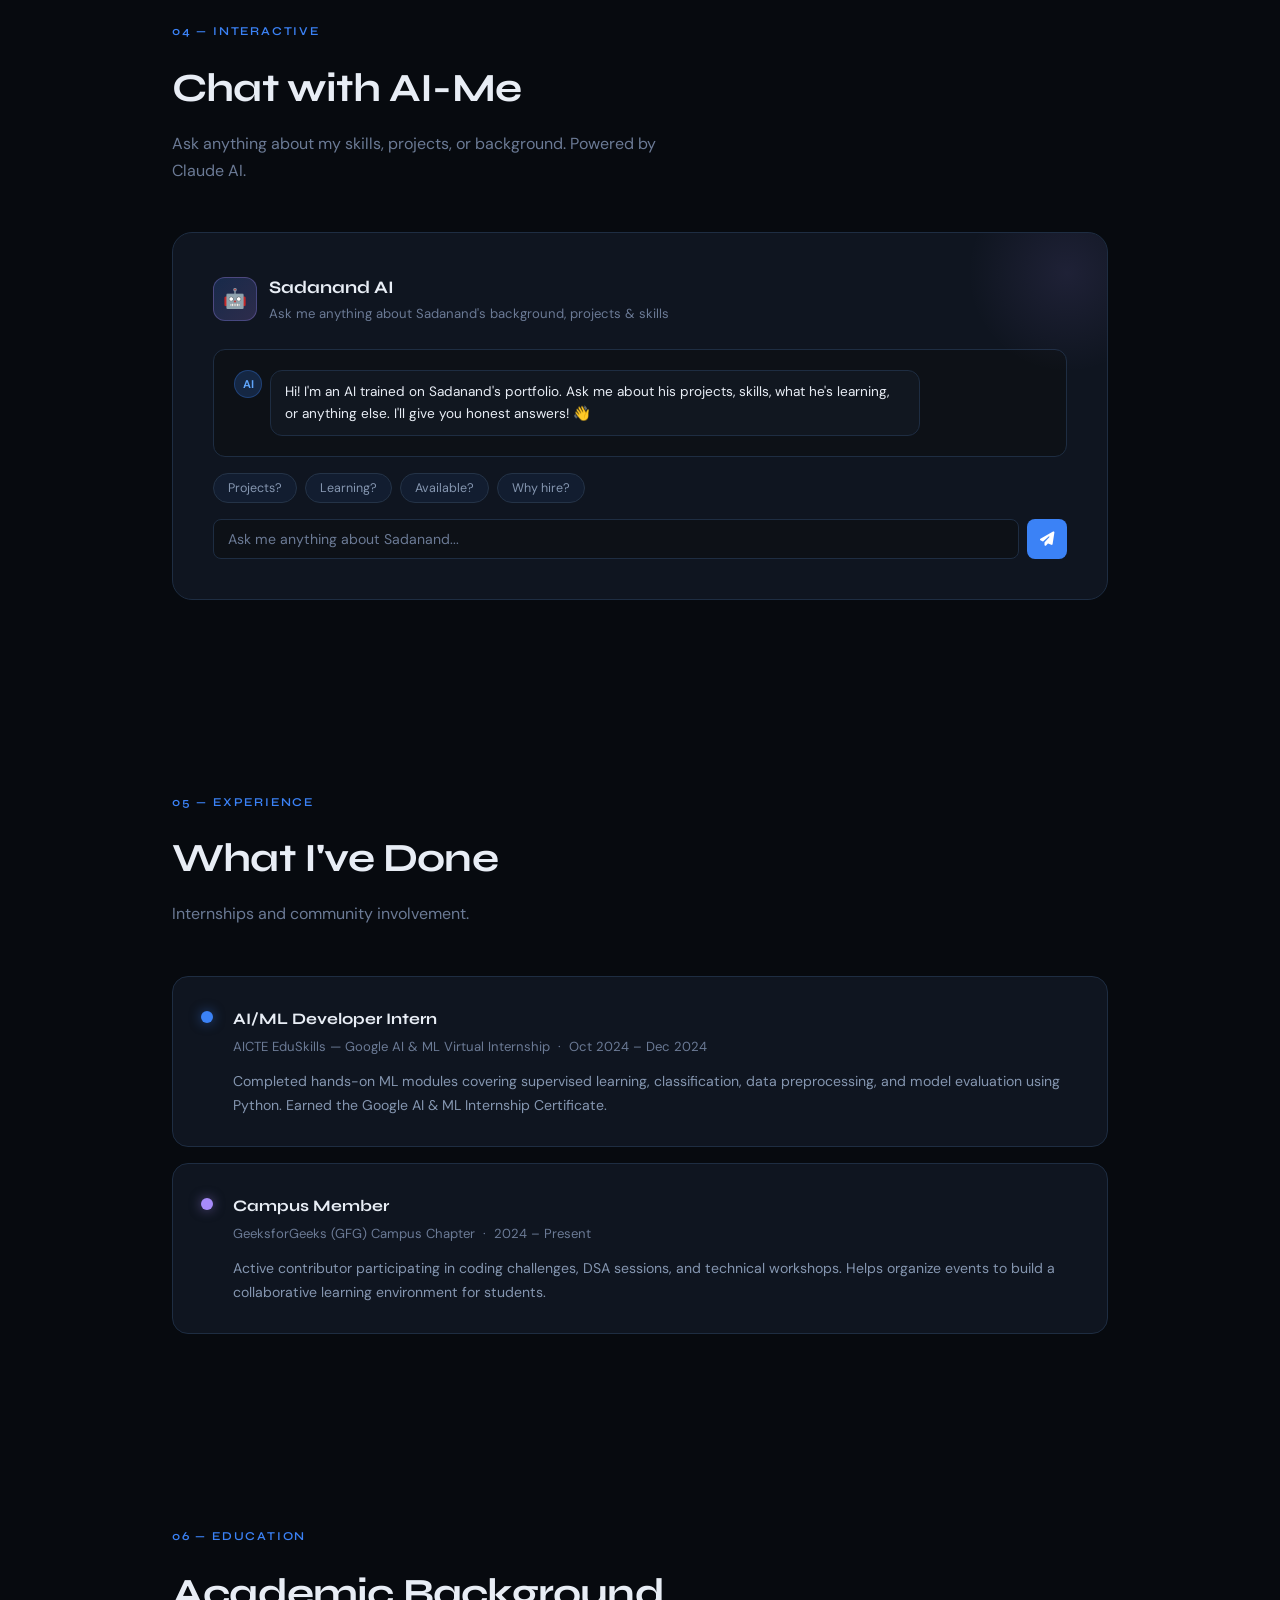
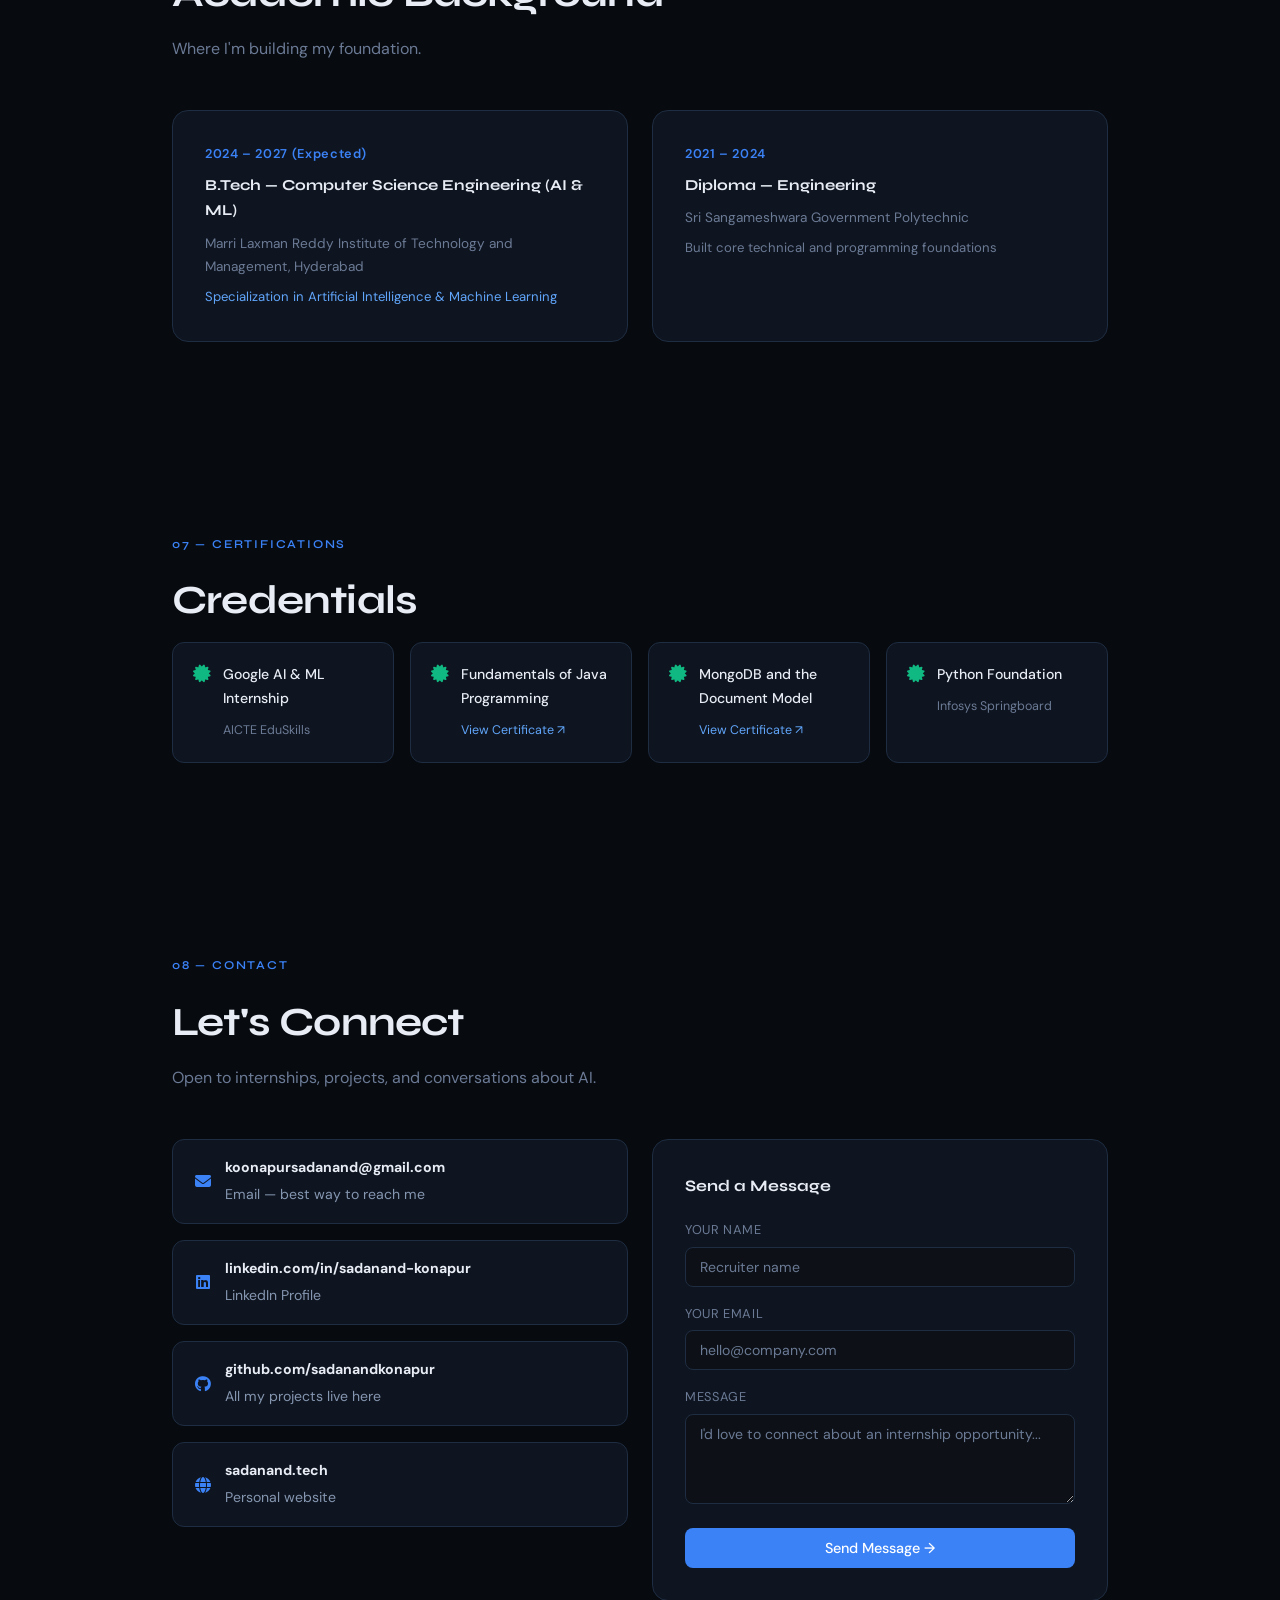
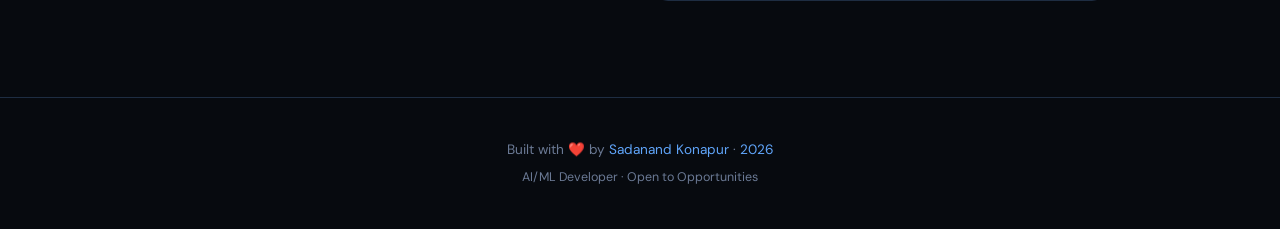
==== commit 329de8e7: "Add files via upload" ====
--- a/index.html
+++ b/index.html
@@ -1,416 +1,960 @@
 <!DOCTYPE html>
 <html lang="en">
 <head>
-  <!-- Google tag (gtag.js) -->
-<script async src="https://www.googletagmanager.com/gtag/js?id=G-0GBPE80SB0"></script>
-<script>
-  window.dataLayer = window.dataLayer || [];
-  function gtag(){dataLayer.push(arguments);}
-  gtag('js', new Date());
-
-  gtag('config', 'G-0GBPE80SB0');
-</script>
-  <meta charset="UTF-8" />
-  <meta name="viewport" content="width=device-width, initial-scale=1.0"/>
-  <title>Sadanand Konapur | DevOps Engineer</title>
-
-  <!-- Fonts & Icons -->
-  <link href="https://fonts.googleapis.com/css2?family=Inter:wght@400;500;600;700&display=swap" rel="stylesheet" />
-  <link rel="stylesheet" href="https://cdn.jsdelivr.net/gh/devicons/devicon@latest/devicon.min.css">
-  <link rel="stylesheet" href="https://cdnjs.cloudflare.com/ajax/libs/font-awesome/6.5.0/css/all.min.css" />
-
-  <!-- Main CSS -->
-  <link rel="stylesheet" href="style.css">
+<meta charset="UTF-8"/>
+<meta name="viewport" content="width=device-width,initial-scale=1.0"/>
+<title>Sadanand Konapur | AI/ML Developer</title>
+<link rel="preconnect" href="https://fonts.googleapis.com"/>
+<link rel="preconnect" href="https://fonts.gstatic.com" crossorigin/>
+<link href="https://fonts.googleapis.com/css2?family=Syne:wght@400;500;600;700;800&family=DM+Sans:ital,wght@0,300;0,400;0,500;1,300&display=swap" rel="stylesheet"/>
+<link rel="stylesheet" href="https://cdnjs.cloudflare.com/ajax/libs/font-awesome/6.5.0/css/all.min.css"/>
+<style>
+*{margin:0;padding:0;box-sizing:border-box;}
+:root{
+  --bg:#070a0f;
+  --bg2:#0d1117;
+  --bg3:#111720;
+  --card:#0f1520;
+  --border:#1e2d42;
+  --border2:#243347;
+  --text:#e8edf5;
+  --muted:#6b7a95;
+  --muted2:#8596b0;
+  --accent:#3b82f6;
+  --accent2:#60a5fa;
+  --accent3:#93c5fd;
+  --green:#10b981;
+  --purple:#a78bfa;
+  --glow:rgba(59,130,246,0.15);
+  --glow2:rgba(59,130,246,0.07);
+}
+html{scroll-behavior:smooth;}
+body{
+  font-family:'DM Sans',sans-serif;
+  background:var(--bg);
+  color:var(--text);
+  line-height:1.7;
+  overflow-x:hidden;
+}
+
+/* ─── NOISE OVERLAY ─── */
+body::before{
+  content:'';
+  position:fixed;
+  inset:0;
+  background-image:url("data:image/svg+xml,%3Csvg viewBox='0 0 256 256' xmlns='http://www.w3.org/2000/svg'%3E%3Cfilter id='n'%3E%3CfeTurbulence type='fractalNoise' baseFrequency='0.9' numOctaves='4' stitchTiles='stitch'/%3E%3C/filter%3E%3Crect width='100%25' height='100%25' filter='url(%23n)' opacity='0.03'/%3E%3C/svg%3E");
+  pointer-events:none;
+  z-index:0;
+}
+
+/* ─── GRID BG ─── */
+body::after{
+  content:'';
+  position:fixed;
+  inset:0;
+  background-image:linear-gradient(var(--border2) 1px,transparent 1px),linear-gradient(90deg,var(--border2) 1px,transparent 1px);
+  background-size:60px 60px;
+  opacity:0.15;
+  pointer-events:none;
+  z-index:0;
+}
+
+/* ─── CURSOR GLOW ─── */
+#cursor-glow{
+  position:fixed;
+  width:600px;height:600px;
+  border-radius:50%;
+  background:radial-gradient(circle,rgba(59,130,246,0.06) 0%,transparent 70%);
+  pointer-events:none;
+  transform:translate(-50%,-50%);
+  transition:left 0.8s ease,top 0.8s ease;
+  z-index:1;
+}
+
+/* ─── NAV ─── */
+nav{
+  position:fixed;top:0;left:0;right:0;
+  z-index:100;
+  padding:0 2rem;
+  background:rgba(7,10,15,0.85);
+  backdrop-filter:blur(20px);
+  border-bottom:1px solid var(--border);
+  display:flex;align-items:center;justify-content:space-between;
+  height:64px;
+  transition:transform 0.4s ease;
+}
+nav.hidden{transform:translateY(-100%);}
+.nav-logo{font-family:'Syne',sans-serif;font-weight:800;font-size:1.1rem;letter-spacing:-0.02em;}
+.nav-logo span{color:var(--accent);}
+.nav-links{display:flex;gap:2rem;list-style:none;}
+.nav-links a{
+  color:var(--muted);font-size:0.85rem;text-decoration:none;
+  letter-spacing:0.05em;text-transform:uppercase;font-weight:500;
+  transition:color 0.2s;position:relative;
+}
+.nav-links a::after{
+  content:'';position:absolute;bottom:-4px;left:0;right:0;height:1px;
+  background:var(--accent);transform:scaleX(0);transition:transform 0.2s;
+}
+.nav-links a:hover{color:var(--text);}
+.nav-links a:hover::after{transform:scaleX(1);}
+.nav-badge{
+  background:var(--glow);border:1px solid var(--accent);
+  color:var(--accent2);font-size:0.75rem;padding:4px 12px;border-radius:100px;
+  font-family:'Syne',sans-serif;font-weight:600;
+  animation:pulse-badge 2s ease-in-out infinite;
+}
+@keyframes pulse-badge{0%,100%{box-shadow:0 0 0 0 rgba(59,130,246,0.3);}50%{box-shadow:0 0 0 6px rgba(59,130,246,0);}}
+.menu-btn{display:none;background:none;border:1px solid var(--border2);color:var(--text);padding:6px 10px;border-radius:6px;cursor:pointer;font-size:1rem;}
+
+/* ─── HERO ─── */
+#hero{
+  min-height:100vh;
+  display:flex;align-items:center;justify-content:center;
+  position:relative;z-index:2;
+  padding:6rem 2rem 4rem;
+}
+.hero-inner{max-width:900px;width:100%;text-align:center;}
+.hero-tag{
+  display:inline-flex;align-items:center;gap:8px;
+  background:var(--glow2);border:1px solid var(--border2);
+  padding:6px 16px;border-radius:100px;
+  font-size:0.8rem;color:var(--muted2);margin-bottom:2rem;
+  animation:fade-in-down 0.6s ease both;
+}
+.hero-tag .dot{width:6px;height:6px;border-radius:50%;background:var(--green);animation:blink 1.5s ease-in-out infinite;}
+@keyframes blink{0%,100%{opacity:1;}50%{opacity:0.3;}}
+.hero-name{
+  font-family:'Syne',sans-serif;
+  font-size:clamp(2.8rem,8vw,5.5rem);
+  font-weight:800;
+  letter-spacing:-0.03em;
+  line-height:1.05;
+  animation:fade-in-up 0.7s 0.1s ease both;
+}
+.hero-name .accent{
+  background:linear-gradient(135deg,var(--accent2),var(--purple));
+  -webkit-background-clip:text;-webkit-text-fill-color:transparent;
+  background-clip:text;
+}
+.hero-role{
+  font-size:1.25rem;color:var(--muted2);margin:1.25rem 0;
+  animation:fade-in-up 0.7s 0.2s ease both;
+  font-weight:300;
+}
+#typed-cursor{color:var(--accent);animation:blink 0.9s step-end infinite;}
+.hero-desc{
+  max-width:560px;margin:0 auto 2.5rem;
+  color:var(--muted);font-size:1rem;line-height:1.8;
+  animation:fade-in-up 0.7s 0.3s ease both;
+}
+.hero-btns{
+  display:flex;gap:1rem;justify-content:center;flex-wrap:wrap;
+  animation:fade-in-up 0.7s 0.4s ease both;
+}
+.btn{
+  display:inline-flex;align-items:center;gap:8px;
+  padding:12px 24px;border-radius:8px;font-size:0.9rem;font-weight:500;
+  text-decoration:none;cursor:pointer;border:none;
+  transition:all 0.2s ease;font-family:'DM Sans',sans-serif;
+}
+.btn-primary{
+  background:var(--accent);color:#fff;
+}
+.btn-primary:hover{background:var(--accent2);transform:translateY(-2px);box-shadow:0 8px 24px rgba(59,130,246,0.35);}
+.btn-ghost{
+  background:transparent;color:var(--text);
+  border:1px solid var(--border2);
+}
+.btn-ghost:hover{border-color:var(--accent);color:var(--accent2);transform:translateY(-2px);}
+
+/* ─── FLOATING STATS ─── */
+.hero-stats{
+  display:flex;gap:1.5rem;justify-content:center;flex-wrap:wrap;
+  margin-top:3rem;
+  animation:fade-in-up 0.7s 0.5s ease both;
+}
+.stat-chip{
+  background:var(--card);border:1px solid var(--border);
+  padding:12px 20px;border-radius:12px;text-align:center;
+  transition:border-color 0.2s,transform 0.2s;
+}
+.stat-chip:hover{border-color:var(--accent);transform:translateY(-3px);}
+.stat-chip .num{font-family:'Syne',sans-serif;font-size:1.5rem;font-weight:700;color:var(--accent2);}
+.stat-chip .lbl{font-size:0.75rem;color:var(--muted);margin-top:2px;}
+
+/* ─── SCROLL INDICATOR ─── */
+.scroll-hint{
+  position:absolute;bottom:2rem;left:50%;transform:translateX(-50%);
+  display:flex;flex-direction:column;align-items:center;gap:6px;
+  color:var(--muted);font-size:0.75rem;letter-spacing:0.1em;text-transform:uppercase;
+  animation:fade-in 1s 1s ease both;
+}
+.scroll-arrow{width:20px;height:20px;border-right:1px solid var(--muted);border-bottom:1px solid var(--muted);transform:rotate(45deg);animation:scroll-bounce 1.5s ease-in-out infinite;}
+@keyframes scroll-bounce{0%,100%{transform:rotate(45deg) translateY(0);}50%{transform:rotate(45deg) translateY(4px);}}
+
+/* ─── SECTIONS ─── */
+section{
+  position:relative;z-index:2;
+  padding:6rem 2rem;
+  max-width:1000px;margin:0 auto;
+}
+.section-label{
+  font-size:0.75rem;letter-spacing:0.15em;text-transform:uppercase;
+  color:var(--accent);font-weight:600;margin-bottom:0.75rem;
+  font-family:'Syne',sans-serif;
+}
+.section-title{
+  font-family:'Syne',sans-serif;
+  font-size:clamp(1.8rem,4vw,2.5rem);
+  font-weight:700;letter-spacing:-0.02em;
+  margin-bottom:0.5rem;
+}
+.section-sub{color:var(--muted);margin-bottom:3rem;max-width:500px;}
+
+/* reveal animation */
+.reveal{opacity:0;transform:translateY(30px);transition:opacity 0.6s ease,transform 0.6s ease;}
+.reveal.visible{opacity:1;transform:none;}
+
+/* ─── ABOUT ─── */
+.about-grid{display:grid;grid-template-columns:1fr 1fr;gap:1.5rem;}
+.about-card{
+  background:var(--card);border:1px solid var(--border);
+  border-radius:16px;padding:2rem;
+  transition:border-color 0.3s,transform 0.3s;
+}
+.about-card:hover{border-color:var(--accent);transform:translateY(-4px);}
+.about-card h3{font-family:'Syne',sans-serif;font-size:1rem;font-weight:700;margin-bottom:1rem;color:var(--accent2);}
+.about-card p{color:var(--muted2);font-size:0.95rem;line-height:1.8;}
+.pill-list{list-style:none;display:flex;flex-wrap:wrap;gap:8px;margin-top:0.5rem;}
+.pill-list li{
+  background:var(--glow2);border:1px solid var(--border2);
+  color:var(--accent3);font-size:0.8rem;padding:4px 12px;border-radius:100px;
+}
+.learning-badge{
+  display:inline-block;background:rgba(167,139,250,0.1);
+  border:1px solid rgba(167,139,250,0.3);color:var(--purple);
+  font-size:0.75rem;padding:3px 10px;border-radius:100px;margin-bottom:1rem;
+}
+
+/* ─── SKILLS ─── */
+.skills-grid{display:grid;grid-template-columns:repeat(auto-fit,minmax(280px,1fr));gap:1.5rem;}
+.skill-card{
+  background:var(--card);border:1px solid var(--border);border-radius:16px;padding:1.75rem;
+  transition:border-color 0.3s,transform 0.3s;
+}
+.skill-card:hover{border-color:var(--accent);transform:translateY(-4px);}
+.skill-card-icon{
+  width:40px;height:40px;border-radius:10px;
+  background:var(--glow);border:1px solid var(--border2);
+  display:flex;align-items:center;justify-content:center;
+  margin-bottom:1rem;font-size:1.1rem;color:var(--accent);
+}
+.skill-card h3{font-family:'Syne',sans-serif;font-size:0.95rem;font-weight:700;margin-bottom:1rem;}
+.tag-wrap{display:flex;flex-wrap:wrap;gap:6px;}
+.tag{
+  background:rgba(30,45,66,0.8);border:1px solid var(--border);
+  color:var(--muted2);font-size:0.78rem;padding:4px 10px;border-radius:6px;
+  transition:all 0.2s;
+}
+.tag:hover{border-color:var(--accent);color:var(--accent2);}
+.tag.learning{border-color:rgba(167,139,250,0.4);color:var(--purple);}
+
+/* ─── PROJECTS ─── */
+.project-grid{display:grid;grid-template-columns:1fr 1fr;gap:1.5rem;}
+.project-card{
+  background:var(--card);border:1px solid var(--border);border-radius:16px;
+  padding:2rem;position:relative;overflow:hidden;
+  transition:border-color 0.3s,transform 0.3s;
+  display:flex;flex-direction:column;
+}
+.project-card::before{
+  content:'';position:absolute;top:0;left:0;right:0;height:2px;
+  background:linear-gradient(90deg,var(--accent),var(--purple));
+  transform:scaleX(0);transform-origin:left;
+  transition:transform 0.4s ease;
+}
+.project-card:hover::before{transform:scaleX(1);}
+.project-card:hover{border-color:var(--accent);transform:translateY(-4px);}
+.project-num{
+  font-family:'Syne',sans-serif;font-size:0.75rem;color:var(--muted);
+  letter-spacing:0.1em;margin-bottom:0.75rem;
+}
+.project-card h3{font-family:'Syne',sans-serif;font-size:1.1rem;font-weight:700;margin-bottom:0.75rem;}
+.project-card p{color:var(--muted2);font-size:0.9rem;line-height:1.7;flex:1;}
+.project-stack{
+  display:flex;flex-wrap:wrap;gap:6px;margin-top:1.25rem;
+}
+.stack-tag{
+  background:var(--glow2);border:1px solid var(--border2);
+  color:var(--accent3);font-size:0.75rem;padding:3px 10px;border-radius:6px;
+}
+.in-progress{
+  display:inline-flex;align-items:center;gap:5px;
+  background:rgba(16,185,129,0.1);border:1px solid rgba(16,185,129,0.3);
+  color:#10b981;font-size:0.72rem;padding:3px 10px;border-radius:100px;
+  margin-bottom:0.75rem;
+}
+
+/* ─── AI ASSISTANT ─── */
+.ai-section{
+  background:var(--card);border:1px solid var(--border);
+  border-radius:20px;padding:2.5rem;
+  position:relative;overflow:hidden;
+}
+.ai-section::before{
+  content:'';position:absolute;top:-60px;right:-60px;
+  width:200px;height:200px;border-radius:50%;
+  background:radial-gradient(circle,rgba(167,139,250,0.1) 0%,transparent 70%);
+  pointer-events:none;
+}
+.ai-header{display:flex;align-items:center;gap:12px;margin-bottom:1.5rem;}
+.ai-icon{
+  width:44px;height:44px;border-radius:12px;
+  background:linear-gradient(135deg,rgba(59,130,246,0.2),rgba(167,139,250,0.2));
+  border:1px solid rgba(167,139,250,0.3);
+  display:flex;align-items:center;justify-content:center;
+  font-size:1.2rem;
+}
+.ai-header h3{font-family:'Syne',sans-serif;font-size:1.1rem;font-weight:700;}
+.ai-header p{color:var(--muted);font-size:0.82rem;}
+.ai-msgs{
+  background:var(--bg2);border:1px solid var(--border);
+  border-radius:12px;padding:1.25rem;margin-bottom:1rem;
+  max-height:260px;overflow-y:auto;display:flex;flex-direction:column;gap:10px;
+}
+.ai-msgs::-webkit-scrollbar{width:4px;}
+.ai-msgs::-webkit-scrollbar-track{background:transparent;}
+.ai-msgs::-webkit-scrollbar-thumb{background:var(--border2);border-radius:2px;}
+.msg{display:flex;gap:8px;align-items:flex-start;animation:msg-in 0.3s ease both;}
+@keyframes msg-in{from{opacity:0;transform:translateY(6px);}to{opacity:1;transform:none;}}
+.msg.user{flex-direction:row-reverse;}
+.msg-avatar{
+  width:28px;height:28px;border-radius:50%;flex-shrink:0;
+  display:flex;align-items:center;justify-content:center;
+  font-size:0.7rem;font-weight:700;
+}
+.msg.ai .msg-avatar{background:rgba(59,130,246,0.2);border:1px solid rgba(59,130,246,0.3);color:var(--accent2);}
+.msg.user .msg-avatar{background:rgba(167,139,250,0.2);border:1px solid rgba(167,139,250,0.3);color:var(--purple);}
+.msg-bubble{
+  max-width:80%;font-size:0.85rem;line-height:1.6;
+  padding:10px 14px;border-radius:12px;
+}
+.msg.ai .msg-bubble{background:var(--bg3);border:1px solid var(--border);color:var(--text);}
+.msg.user .msg-bubble{background:rgba(59,130,246,0.15);border:1px solid rgba(59,130,246,0.25);color:var(--accent3);}
+.typing-dots{display:flex;gap:4px;padding:10px 14px;}
+.typing-dots span{width:6px;height:6px;border-radius:50%;background:var(--muted);animation:dot-bounce 1.2s ease-in-out infinite;}
+.typing-dots span:nth-child(2){animation-delay:0.2s;}
+.typing-dots span:nth-child(3){animation-delay:0.4s;}
+@keyframes dot-bounce{0%,80%,100%{transform:translateY(0);}40%{transform:translateY(-6px);}}
+.quick-btns{display:flex;flex-wrap:wrap;gap:8px;margin-bottom:1rem;}
+.quick-btn{
+  background:var(--glow2);border:1px solid var(--border2);
+  color:var(--muted2);font-size:0.78rem;padding:6px 14px;border-radius:100px;
+  cursor:pointer;transition:all 0.2s;font-family:'DM Sans',sans-serif;
+}
+.quick-btn:hover{border-color:var(--accent);color:var(--accent2);}
+.ai-input-row{display:flex;gap:8px;}
+.ai-input{
+  flex:1;background:var(--bg2);border:1px solid var(--border);
+  color:var(--text);padding:10px 14px;border-radius:8px;font-family:'DM Sans',sans-serif;
+  font-size:0.88rem;outline:none;transition:border-color 0.2s;
+}
+.ai-input:focus{border-color:var(--accent);}
+.ai-input::placeholder{color:var(--muted);}
+.ai-send{
+  background:var(--accent);border:none;color:#fff;
+  width:40px;height:40px;border-radius:8px;cursor:pointer;
+  display:flex;align-items:center;justify-content:center;font-size:0.9rem;
+  transition:background 0.2s,transform 0.1s;flex-shrink:0;
+}
+.ai-send:hover{background:var(--accent2);}
+.ai-send:active{transform:scale(0.95);}
+.ai-send:disabled{opacity:0.5;cursor:not-allowed;}
+
+/* ─── EXPERIENCE ─── */
+.exp-list{display:flex;flex-direction:column;gap:1rem;}
+.exp-card{
+  background:var(--card);border:1px solid var(--border);border-radius:16px;
+  padding:1.75rem;display:flex;gap:1.25rem;
+  transition:border-color 0.3s,transform 0.3s;
+}
+.exp-card:hover{border-color:var(--accent);transform:translateX(4px);}
+.exp-dot{
+  width:12px;height:12px;border-radius:50%;background:var(--accent);
+  flex-shrink:0;margin-top:6px;box-shadow:0 0 12px rgba(59,130,246,0.5);
+}
+.exp-content h3{font-family:'Syne',sans-serif;font-size:1rem;font-weight:700;margin-bottom:4px;}
+.exp-meta{color:var(--muted);font-size:0.82rem;margin-bottom:0.75rem;}
+.exp-content p{color:var(--muted2);font-size:0.88rem;line-height:1.7;}
+
+/* ─── EDUCATION ─── */
+.edu-grid{display:grid;grid-template-columns:1fr 1fr;gap:1.5rem;}
+.edu-card{
+  background:var(--card);border:1px solid var(--border);border-radius:16px;
+  padding:2rem;transition:border-color 0.3s,transform 0.3s;
+}
+.edu-card:hover{border-color:var(--accent);transform:translateY(-4px);}
+.edu-card .year{color:var(--accent);font-size:0.8rem;font-weight:600;margin-bottom:0.5rem;letter-spacing:0.05em;}
+.edu-card h3{font-family:'Syne',sans-serif;font-size:0.95rem;font-weight:700;margin-bottom:0.5rem;}
+.edu-card p{color:var(--muted);font-size:0.85rem;}
+
+/* ─── CERTS ─── */
+.cert-grid{display:grid;grid-template-columns:repeat(auto-fit,minmax(220px,1fr));gap:1rem;}
+.cert-card{
+  background:var(--card);border:1px solid var(--border);border-radius:12px;padding:1.25rem;
+  transition:border-color 0.3s,transform 0.3s;
+  display:flex;align-items:flex-start;gap:12px;
+}
+.cert-card:hover{border-color:var(--green);transform:translateY(-3px);}
+.cert-icon{color:var(--green);font-size:1.1rem;margin-top:2px;flex-shrink:0;}
+.cert-card h4{font-size:0.88rem;font-weight:500;margin-bottom:4px;}
+.cert-card a{color:var(--accent2);font-size:0.78rem;text-decoration:none;}
+.cert-card a:hover{text-decoration:underline;}
+
+/* ─── CONTACT ─── */
+.contact-grid{display:grid;grid-template-columns:1fr 1fr;gap:1.5rem;}
+.contact-info{display:flex;flex-direction:column;gap:1rem;}
+.contact-row{
+  background:var(--card);border:1px solid var(--border);border-radius:12px;
+  padding:1rem 1.25rem;display:flex;align-items:center;gap:12px;
+  text-decoration:none;transition:border-color 0.2s,transform 0.2s;
+}
+.contact-row:hover{border-color:var(--accent);transform:translateX(4px);}
+.contact-row i{color:var(--accent);width:20px;text-align:center;}
+.contact-row span{color:var(--muted2);font-size:0.88rem;}
+.contact-row strong{color:var(--text);font-size:0.88rem;display:block;}
+.contact-form{
+  background:var(--card);border:1px solid var(--border);border-radius:16px;padding:2rem;
+}
+.contact-form h3{font-family:'Syne',sans-serif;font-size:1rem;font-weight:700;margin-bottom:1.25rem;}
+.form-group{margin-bottom:1rem;}
+.form-group label{display:block;color:var(--muted);font-size:0.8rem;margin-bottom:6px;letter-spacing:0.05em;text-transform:uppercase;}
+.form-group input,.form-group textarea{
+  width:100%;background:var(--bg2);border:1px solid var(--border);
+  color:var(--text);padding:10px 14px;border-radius:8px;
+  font-family:'DM Sans',sans-serif;font-size:0.88rem;outline:none;
+  transition:border-color 0.2s;
+}
+.form-group input:focus,.form-group textarea:focus{border-color:var(--accent);}
+.form-group input::placeholder,.form-group textarea::placeholder{color:var(--muted);}
+.form-group textarea{resize:vertical;min-height:90px;}
+.form-submit{
+  width:100%;background:var(--accent);border:none;color:#fff;
+  padding:11px;border-radius:8px;font-family:'DM Sans',sans-serif;
+  font-size:0.9rem;font-weight:500;cursor:pointer;transition:background 0.2s,transform 0.1s;
+}
+.form-submit:hover{background:var(--accent2);}
+.form-submit:active{transform:scale(0.99);}
+.form-note{color:var(--green);font-size:0.8rem;margin-top:8px;display:none;}
+
+/* ─── FOOTER ─── */
+footer{
+  text-align:center;padding:2.5rem 2rem;
+  border-top:1px solid var(--border);
+  color:var(--muted);font-size:0.85rem;position:relative;z-index:2;
+}
+footer span{color:var(--accent2);}
+
+/* ─── ANIMATIONS ─── */
+@keyframes fade-in-up{from{opacity:0;transform:translateY(20px);}to{opacity:1;transform:none;}}
+@keyframes fade-in-down{from{opacity:0;transform:translateY(-10px);}to{opacity:1;transform:none;}}
+@keyframes fade-in{from{opacity:0;}to{opacity:1;}}
+
+/* ─── MOBILE ─── */
+@media(max-width:768px){
+  nav{padding:0 1rem;}
+  .nav-links{display:none;position:fixed;top:64px;left:0;right:0;
+    background:var(--bg2);border-bottom:1px solid var(--border);
+    flex-direction:column;padding:1rem;gap:0;}
+  .nav-links.open{display:flex;}
+  .nav-links a{padding:0.75rem 0;border-bottom:1px solid var(--border);}
+  .menu-btn{display:block;}
+  .nav-badge{display:none;}
+  .about-grid,.project-grid,.edu-grid,.contact-grid{grid-template-columns:1fr;}
+  .hero-stats{gap:1rem;}
+}
+</style>
 </head>
 <body>
-  <!-- Mobile Menu & Theme Toggle -->
-  <button class="menu-toggle" aria-label="Toggle navigation"
-    onclick="document.querySelector('nav').classList.toggle('show')">☰</button>
-  <button class="theme-toggle" aria-label="Toggle theme"
-    onclick="document.body.classList.toggle('light-mode')">🌗</button>
-
-  <!-- Navbar -->
-  <nav id="navbar">
-    <div class="nav-inner">
-      <div class="nav-left">
-        <span class="nav-logo-dot"></span>
-        <span class="nav-name">Sadanand</span>
-        <span class="nav-role">DevOps Engineer</span>
-      </div>
-      <div class="nav-links">
-        <a href="#about">About</a>
-        <a href="#education">Education</a>
-        <a href="#skills">Skills</a>
-        <a href="#projects">Projects</a>
-        <a href="#activities">Activities</a>
-        <a href="#certifications">Certifications</a>
-        <a href="#contact">Contact</a>
-      </div>
-    </div>
-  </nav>
-
-  <div class="spacer"></div>
-
-  <!-- Hero / Header -->
-  <header>
-    <div class="hero-layout">
-      <div class="hero-main card">
-        <div class="hero-avatar-wrap">
-          <img
-            class="hero-avatar"
-            src="https://avatars.githubusercontent.com/u/197269084?v=4Y"
-            alt="Sadanand Konapur"
-          >
-        </div>
-
-        <div class="hero-text">
-          <p class="hero-badge">
-            <span class="dot"></span> Open to Internships · DevOps & Cloud
-          </p>
-          <h1>Sadanand Konapur</h1>
-          <p class="role-line">
-            <span id="typing"></span><span class="cursor">|</span>
-          </p>
-          <p class="hero-subtitle">
-            DevOps Engineer focused on automation, CI/CD pipelines, containerization,
-            and reliable cloud-native deployments.
-          </p>
-          <div class="hero-links">
-            <a href="#contact" class="btn primary-btn">
-              <i class="fa-solid fa-paper-plane"></i> Contact Me
-            </a>
-            <a href="https://github.com/sadanandkonapur" target="_blank" class="btn ghost-btn">
-              <i class="fab fa-github"></i> GitHub
-            </a>
-            <a href="https://linkedin.com/in/sadanand-konapur-53001a260" target="_blank" class="btn ghost-btn">
-              <i class="fab fa-linkedin"></i> LinkedIn
-            </a>
-          </div>
-        </div>
-      </div>
-
-      <div class="hero-side card">
-        <h3>Snapshot</h3>
-        <div class="stats-grid">
-          <div class="stat">
-            <span class="stat-number">3<sup>rd</sup> Year</span>
-            <span class="stat-label">B.Tech AI & ML</span>
-          </div>
-          <div class="stat">
-            <span class="stat-number">3+</span>
-            <span class="stat-label">DevOps Projects</span>
-          </div>
-          <div class="stat">
-            <span class="stat-number">10+</span>
-            <span class="stat-label">Workshops / Events</span>
-          </div>
-        </div>
-        <p class="mini-note">
-          Currently exploring <strong>Docker</strong>, <strong>Kubernetes</strong>, and
-          <strong>GitHub Actions</strong> with a strong Linux and scripting foundation.
-        </p>
-      </div>
-    </div>
-  </header>
-
-  <main>
-    <!-- About -->
-    <section id="about">
-      <div class="section-header">
-        <h2>About Me</h2>
-        <p class="section-tagline">A quick intro about who I am</p>
-      </div>
-      <div class="section-grid">
-        <div class="card about-card">
-          <p>
-            I’m <strong>Sadanand Konapur</strong>, a B.Tech student in
-            <strong>Artificial Intelligence &amp; Machine Learning</strong> at
-            <strong>Marri Laxman Reddy Institute of Technology and Management</strong>.
-          </p>
-          <p>
-            I’m building my career as a <strong>DevOps Engineer</strong>, working with
-            <strong>Linux, Git, Docker, CI/CD, and shell scripting</strong> to make development,
-            deployment, and automation smoother and more reliable.
-          </p>
-        </div>
-        <div class="card about-card about-highlight">
-          <h3>What I’m Exploring</h3>
-          <ul class="pill-list">
-            <li>CI/CD pipelines with GitHub Actions</li>
-            <li>Containerization using Docker</li>
-            <li>Linux & shell scripting basics</li>
-            <li>Cloud and DevOps tools</li>
-          </ul>
-        </div>
-      </div>
-    </section>
-
-    <!-- Education -->
-    <section id="education">
-      <div class="section-header">
-        <h2>Education</h2>
-        <p class="section-tagline">My academic journey</p>
-      </div>
-      <ul class="card-list">
-        <li class="card edu-card">
-          <img src="https://github.com/sadanandkonapur/profile/blob/main/assests/MLRITM.png?raw=true">
-          <div>
-            <strong>Marri Laxman Reddy Institute of Technology and Management</strong><br />
-            B.Tech in Artificial Intelligence &amp; Machine Learning<br />
-            <em>Expected Graduation: 2027</em>
-          </div>
-        </li>
-
-        <li class="card edu-card">
-          <div class="edu-bullet"></div>
-          <div>
-            <strong>Sri Sangameshawara Government Polytechnic</strong><br />
-            Diploma<br />
-            <em>Completed</em>
-          </div>
-        </li>
+
+<div id="cursor-glow"></div>
+
+<!-- NAV -->
+<nav id="nav">
+  <div style="display:flex;align-items:center;gap:1.5rem;">
+    <div class="nav-logo">SK<span>.</span></div>
+    <div class="nav-badge">Open to Internships</div>
+  </div>
+  <button class="menu-btn" id="menuBtn">☰</button>
+  <ul class="nav-links" id="navLinks">
+    <li><a href="#about">About</a></li>
+    <li><a href="#skills">Skills</a></li>
+    <li><a href="#projects">Projects</a></li>
+    <li><a href="#ask-me">AI Chat</a></li>
+    <li><a href="#experience">Experience</a></li>
+    <li><a href="#education">Education</a></li>
+    <li><a href="#contact">Contact</a></li>
+  </ul>
+</nav>
+
+<!-- HERO -->
+<section id="hero" style="max-width:100%;padding-top:5rem;">
+  <div class="hero-inner">
+    <div class="hero-tag">
+      <span class="dot"></span>
+      Available for internships & fresher roles
+    </div>
+    <h1 class="hero-name">
+      Sadanand<br/><span class="accent">Konapur</span>
+    </h1>
+    <p class="hero-role">
+      <span id="typed"></span><span id="typed-cursor">|</span>
+    </p>
+    <p class="hero-desc">
+      CS undergrad specializing in AI &amp; ML. Building real-world projects with Python and exploring LangChain &amp; LLMs. Passionate about turning ideas into working AI applications.
+    </p>
+    <div class="hero-btns">
+      <a href="#projects" class="btn btn-primary"><i class="fa-solid fa-code"></i> View Projects</a>
+      <a href="#ask-me" class="btn btn-ghost"><i class="fa-solid fa-robot"></i> Chat with AI Me</a>
+      <a href="https://github.com/sadanandkonapur" target="_blank" class="btn btn-ghost"><i class="fab fa-github"></i> GitHub</a>
+    </div>
+    <div class="hero-stats">
+      <div class="stat-chip"><div class="num">2</div><div class="lbl">AI Projects</div></div>
+      <div class="stat-chip"><div class="num">2+</div><div class="lbl">Certifications</div></div>
+      <div class="stat-chip"><div class="num">AI&ML</div><div class="lbl">B.Tech Specialization</div></div>
+      <div class="stat-chip"><div class="num">∞</div><div class="lbl">Curiosity</div></div>
+    </div>
+  </div>
+  <div class="scroll-hint"><span class="scroll-arrow"></span>Scroll</div>
+</section>
+
+<!-- ABOUT -->
+<section id="about" class="reveal">
+  <div class="section-label">01 — About</div>
+  <h2 class="section-title">Who I Am</h2>
+  <p class="section-sub">A quick honest intro about where I am and where I'm headed.</p>
+  <div class="about-grid">
+    <div class="about-card">
+      <h3>The Story</h3>
+      <p>I'm <strong>Sadanand Konapur</strong>, a Computer Science (AI &amp; ML) undergraduate at Marri Laxman Reddy Institute of Technology and Management, Hyderabad.</p>
+      <p style="margin-top:1rem;">I build practical projects using Python, explore AI concepts hands-on, and am currently diving deep into <strong>LangChain</strong> and LLM-powered applications. Every project I build teaches me something new.</p>
+    </div>
+    <div class="about-card">
+      <h3>Currently Exploring</h3>
+      <div class="learning-badge">🚀 Actively Learning</div>
+      <ul class="pill-list">
+        <li>LangChain framework</li>
+        <li>LLM integration</li>
+        <li>AI voice agents</li>
+        <li>Computer Vision</li>
+        <li>Python scripting</li>
+        <li>Git & GitHub</li>
       </ul>
-    </section>
-
-    <!-- Skills -->
-    <section id="skills">
-      <div class="section-header">
-        <h2>Skills</h2>
-        <p class="section-tagline">Technologies I use and explore</p>
-      </div>
-
-      <div class="skills-layout">
-        <div class="card">
-          <h3 class="subheading">DevOps & Cloud</h3>
-          <div class="tag-list">
-            <span class="tag"><i class="devicon-docker-plain"></i>Docker</span>
-            <span class="tag"><i class="devicon-kubernetes-plain"></i>Kubernetes</span>
-            <span class="tag"><i class="devicon-amazonwebservices-plain"></i>AWS (Basics)</span>
-            <span class="tag"><i class="fa-solid fa-code-branch"></i>CI/CD</span>
-            <span class="tag"><i class="devicon-githubactions-plain"></i>GitHub Actions</span>
-            <span class="tag"><i class="devicon-jenkins-plain"></i>Jenkins</span>
-          </div>
-        </div>
-
-        <div class="card">
-          <h3 class="subheading">Core Tools</h3>
-          <div class="tag-list">
-            <span class="tag"><i class="devicon-linux-plain"></i>Linux</span>
-            <span class="tag"><i class="devicon-bash-plain"></i>Shell Scripting</span>
-            <span class="tag"><i class="devicon-git-plain"></i>Git</span>
-            <span class="tag"><i class="fab fa-github"></i>GitHub</span>
-            <span class="tag"><i class="devicon-vscode-plain"></i>VS Code</span>
-            <span class="tag"><i class="fa-solid fa-laptop-code"></i>Cursor IDE</span>
-          </div>
-        </div>
-
-        <div class="card">
-          <h3 class="subheading">Programming & Databases</h3>
-          <div class="tag-list">
-            <span class="tag"><i class="devicon-python-plain"></i>Python</span>
-            <span class="tag"><i class="devicon-java-plain"></i>Java</span>
-            <span class="tag"><i class="devicon-mysql-plain"></i>MySQL</span>
-            <span class="tag"><i class="devicon-mongodb-plain"></i>MongoDB</span>
-            <span class="tag"><i class="devicon-sqlite-plain"></i>SQL</span>
-          </div>
-        </div>
-      </div>
-    </section>
-
-    <!-- Projects -->
-    <section id="projects">
-      <div class="section-header">
-        <h2>Projects</h2>
-        <p class="section-tagline">Hands-on work that strengthened my skills</p>
-      </div>
-      <ul class="card-list project-list">
-        <li class="card">
-          <h3>CI/CD Pipeline for Web Application</h3>
-          <p>
-            Built a CI/CD pipeline using <strong>GitHub Actions</strong> to automatically build, test,
-            and deploy a web application to a cloud server. Included linting, unit tests, and
-            zero-downtime deployment steps.
-          </p>
-          <p class="tech-stack">Tech Stack: GitHub Actions, Linux, Nginx, Git</p>
-        </li>
-        <li class="card">
-          <h3>Containerized Microservice Setup</h3>
-          <p>
-            Containerized a simple microservice-based application using <strong>Docker</strong>, and
-            wrote scripts to run services with a single command. Focused on reproducible environments
-            and easy onboarding.
-          </p>
-          <p class="tech-stack">Tech Stack: Docker, Docker Compose, Linux</p>
-        </li>
-        <li class="card">
-          <h3>Heart Stroke Prediction (AI/ML)</h3>
-          <p>
-            Developed a machine learning model to predict stroke risk using health-related features.
-            Preprocessed data, trained multiple models, and evaluated performance metrics.
-          </p>
-          <p class="tech-stack">Tech Stack: Python, Pandas, Scikit-learn, Jupyter</p>
-        </li>
-      </ul>
-    </section>
-
-    <!-- College Activities -->
-    <section id="activities">
-      <div class="section-header">
-        <h2>College Activities</h2>
-        <p class="section-tagline">Where I learned beyond the classroom</p>
-      </div>
-      <div class="section-grid">
-        <ul class="card-list">
-          <li class="card">
-            <strong>AI & ML Workshop:</strong><br/>
-            Hands-on sessions on real-time ML applications, including model building and deployment basics.
-          </li>
-          <li class="card">
-            <strong>Git & GitHub Workshop:</strong><br/>
-            Version control, branching strategies, and collaboration workflows for team projects.
-          </li>
-          <li class="card">
-            <strong>LinkedIn & Personal Branding Workshop:</strong><br/>
-            Optimizing LinkedIn profile and building a professional online presence.
-          </li>
-        </ul>
-        <div class="card image-card">
-          <img src="https://github.com/sadanandkonapur/profile/blob/main/assests/sadanand.webp?raw=true">
-          <p class="image-caption">
-            Participating in campus tech events and workshops to grow my skills and network.
-          </p>
-        </div>
-      </div>
-    </section>
-
-    <!-- Certifications -->
-    <section id="certifications">
-      <div class="section-header">
-        <h2>Certifications</h2>
-        <p class="section-tagline">Courses that strengthened my foundations</p>
-      </div>
-      <ul class="card-list">
-        <li class="card">
-          <strong>Fundamentals of Java Programming</strong>
-          <a href="https://www.coursera.org/account/accomplishments/verify/FUSTAEQ8RS3" target="_blank">↗️</a>
-        </li>
-        <li class="card">
-          <strong>MongoDB for Developers</strong>
-          <a href="https://learn.mongodb.com/c/my3mE7hTRB27LmrkEVRjvQ" target="_blank">↗️</a>
-        </li>
-        <li class="card">
-          <strong>Cisco – Networking</strong><br/>
-          Introductory networking concepts and fundamentals.
-        </li>
-        <li class="card">
-          <strong>Python Foundation – Infosys Springboard</strong><br/>
-          Core Python programming concepts and problem solving.
-        </li>
-      </ul>
-    </section>
-
-    <!-- Contact -->
-    <section id="contact">
-      <div class="section-header">
-        <h2>Contact</h2>
-        <p class="section-tagline">Let’s connect and build something cool</p>
-      </div>
-      <div class="card contact-card">
-        <p>
-          <i class="fas fa-envelope"></i>
-          <strong>Email:</strong>
-          <a href="mailto:koonapursadanand@gmail.com">koonapursadanand@gmail.com</a>
-        </p>
-        <p>
-          <i class="fab fa-github"></i>
-          <strong>GitHub:</strong>
-          <a href="https://github.com/sadanandkonapur" target="_blank">github.com/sadanandkonapur</a>
-        </p>
-        <p>
-          <i class="fab fa-linkedin"></i>
-          <strong>LinkedIn:</strong>
-          <a href="https://linkedin.com/in/sadanand-konapur-53001a260" target="_blank">
-            linkedin.com/in/sadanand-konapur-53001a260
-          </a>
-        </p>
-      </div>
-    </section>
-  </main>
-
-  <footer>
-    © <span id="year"></span> Sadanand Konapur · DevOps Engineer
-  </footer>
-
-  <!-- Scripts -->
-  <script>
-    document.addEventListener('DOMContentLoaded', () => {
-      // Close nav on mobile after click
-      document.querySelectorAll('nav a').forEach(link => {
-        link.addEventListener('click', () => {
-          document.querySelector('nav').classList.remove('show');
-        });
-      });
-
-      // Typing effect (DevOps-focused roles)
-      const roles = [
-        "DevOps Engineer",
-        "Cloud & DevOps Enthusiast",
-        "Linux & Automation Lover"
-      ];
-      let roleIndex = 0, charIndex = 0;
-      const typingSpan = document.getElementById("typing");
-
-      function type() {
-        if (charIndex < roles[roleIndex].length) {
-          typingSpan.textContent += roles[roleIndex].charAt(charIndex);
-          charIndex++;
-          setTimeout(type, 100);
-        } else {
-          setTimeout(erase, 1500);
-        }
-      }
-
-      function erase() {
-        if (charIndex > 0) {
-          typingSpan.textContent = roles[roleIndex].substring(0, charIndex - 1);
-          charIndex--;
-          setTimeout(erase, 50);
-        } else {
-          roleIndex = (roleIndex + 1) % roles.length;
-          setTimeout(type, 500);
-        }
-      }
-
-      setTimeout(type, 800);
-
-      // Reveal sections on scroll
-      const observer = new IntersectionObserver(entries => {
-        entries.forEach(entry => {
-          if (entry.isIntersecting) {
-            entry.target.classList.add('reveal');
-          }
-        });
-      }, { threshold: 0.15 });
-
-      document.querySelectorAll('section').forEach(section => observer.observe(section));
-
-      // Hide/show navbar on scroll
-      let lastScrollTop = 0;
-      const navbar = document.getElementById('navbar');
-
-      window.addEventListener('scroll', function () {
-        let scrollTop = window.pageYOffset || document.documentElement.scrollTop;
-        if (scrollTop > lastScrollTop) {
-          navbar.classList.add('hide');
-        } else {
-          navbar.classList.remove('hide');
-        }
-        lastScrollTop = scrollTop;
-      });
-
-      // Dynamic year in footer
-      document.getElementById('year').textContent = new Date().getFullYear();
+      <p style="margin-top:1rem;color:var(--muted);font-size:0.88rem;">I don't claim to know everything — I learn by building. Every project in my portfolio is proof of that.</p>
+    </div>
+  </div>
+</section>
+
+<!-- SKILLS -->
+<section id="skills" class="reveal">
+  <div class="section-label">02 — Skills</div>
+  <h2 class="section-title">What I Work With</h2>
+  <p class="section-sub">Honest skills — what I know vs what I'm learning.</p>
+  <div class="skills-grid">
+    <div class="skill-card">
+      <div class="skill-card-icon"><i class="fa-solid fa-brain"></i></div>
+      <h3>AI / ML</h3>
+      <div class="tag-wrap">
+        <span class="tag">Python</span>
+        <span class="tag">OpenCV</span>
+        <span class="tag">Computer Vision</span>
+        <span class="tag">ML Fundamentals</span>
+        <span class="tag learning">LangChain ✦ Learning</span>
+        <span class="tag learning">LLMs ✦ Learning</span>
+        <span class="tag learning">AI Agents ✦ Learning</span>
+      </div>
+    </div>
+    <div class="skill-card">
+      <div class="skill-card-icon"><i class="fa-solid fa-code"></i></div>
+      <h3>Programming & Web</h3>
+      <div class="tag-wrap">
+        <span class="tag">Python</span>
+        <span class="tag">HTML</span>
+        <span class="tag">CSS</span>
+        <span class="tag">JavaScript (basics)</span>
+      </div>
+    </div>
+    <div class="skill-card">
+      <div class="skill-card-icon"><i class="fa-solid fa-toolbox"></i></div>
+      <h3>Tools & Platforms</h3>
+      <div class="tag-wrap">
+        <span class="tag">Git</span>
+        <span class="tag">GitHub</span>
+        <span class="tag">VS Code</span>
+        <span class="tag">Google Colab</span>
+        <span class="tag">Cursor AI</span>
+        <span class="tag">MongoDB (basics)</span>
+      </div>
+    </div>
+  </div>
+</section>
+
+<!-- PROJECTS -->
+<section id="projects" class="reveal">
+  <div class="section-label">03 — Projects</div>
+  <h2 class="section-title">Things I've Built</h2>
+  <p class="section-sub">Real projects — one done, one in progress.</p>
+  <div class="project-grid">
+    <div class="project-card">
+      <div class="project-num">PROJECT 01</div>
+      <div class="in-progress"><span style="width:6px;height:6px;border-radius:50%;background:#10b981;display:inline-block;"></span> In Progress</div>
+      <h3>AI Call with Human Voice</h3>
+      <p>A voice-based AI system where users have a real conversation with an AI through speech. The AI listens, understands context, and responds with a natural human-like voice. Currently integrating LangChain for multi-turn conversation memory.</p>
+      <div class="project-stack">
+        <span class="stack-tag">Python</span>
+        <span class="stack-tag">LangChain</span>
+        <span class="stack-tag">Speech Recognition</span>
+        <span class="stack-tag">Text-to-Speech</span>
+        <span class="stack-tag">LLM API</span>
+      </div>
+    </div>
+    <div class="project-card">
+      <div class="project-num">PROJECT 02</div>
+      <div style="display:inline-flex;align-items:center;gap:5px;background:rgba(59,130,246,0.1);border:1px solid rgba(59,130,246,0.3);color:var(--accent2);font-size:0.72rem;padding:3px 10px;border-radius:100px;margin-bottom:0.75rem;">✓ Completed</div>
+      <h3>Face Attendance System</h3>
+      <p>A face recognition system that automates attendance tracking through live camera input. Uses computer vision to identify faces and mark attendance, reducing manual effort. Focused on reliable real-time detection and clean code structure.</p>
+      <div class="project-stack">
+        <span class="stack-tag">Python</span>
+        <span class="stack-tag">OpenCV</span>
+        <span class="stack-tag">Computer Vision</span>
+        <span class="stack-tag">Machine Learning</span>
+      </div>
+    </div>
+  </div>
+</section>
+
+<!-- AI CHAT SECTION -->
+<section id="ask-me" class="reveal" style="max-width:1000px;">
+  <div class="section-label">04 — Interactive</div>
+  <h2 class="section-title">Chat with AI-Me</h2>
+  <p class="section-sub">Ask anything about my skills, projects, or background. Powered by Claude AI.</p>
+  <div class="ai-section">
+    <div class="ai-header">
+      <div class="ai-icon">🤖</div>
+      <div>
+        <h3>Sadanand AI</h3>
+        <p>Ask me anything about Sadanand's background, projects & skills</p>
+      </div>
+    </div>
+    <div class="ai-msgs" id="aiMsgs">
+      <div class="msg ai">
+        <div class="msg-avatar">AI</div>
+        <div class="msg-bubble">Hi! I'm an AI trained on Sadanand's portfolio. Ask me about his projects, skills, what he's learning, or anything else. I'll give you honest answers! 👋</div>
+      </div>
+    </div>
+    <div class="quick-btns">
+      <button class="quick-btn" onclick="askQuick('What projects has Sadanand built?')">Projects?</button>
+      <button class="quick-btn" onclick="askQuick('What is Sadanand currently learning?')">Learning?</button>
+      <button class="quick-btn" onclick="askQuick('Is Sadanand available for internships?')">Available?</button>
+      <button class="quick-btn" onclick="askQuick('What makes Sadanand stand out as a fresher?')">Why hire?</button>
+    </div>
+    <div class="ai-input-row">
+      <input class="ai-input" id="aiInput" type="text" placeholder="Ask me anything about Sadanand..." onkeydown="if(event.key==='Enter')sendMsg()"/>
+      <button class="ai-send" id="aiSendBtn" onclick="sendMsg()"><i class="fa-solid fa-paper-plane"></i></button>
+    </div>
+  </div>
+</section>
+
+<!-- EXPERIENCE -->
+<section id="experience" class="reveal">
+  <div class="section-label">05 — Experience</div>
+  <h2 class="section-title">What I've Done</h2>
+  <p class="section-sub">Internships and community involvement.</p>
+  <div class="exp-list">
+    <div class="exp-card">
+      <div class="exp-dot"></div>
+      <div class="exp-content">
+        <h3>AI/ML Developer Intern</h3>
+        <div class="exp-meta">AICTE EduSkills — Google AI & ML Virtual Internship &nbsp;·&nbsp; Oct 2024 – Dec 2024</div>
+        <p>Completed hands-on ML modules covering supervised learning, classification, data preprocessing, and model evaluation using Python. Earned the Google AI & ML Internship Certificate.</p>
+      </div>
+    </div>
+    <div class="exp-card">
+      <div class="exp-dot" style="background:var(--purple);box-shadow:0 0 12px rgba(167,139,250,0.5);"></div>
+      <div class="exp-content">
+        <h3>Campus Member</h3>
+        <div class="exp-meta">GeeksforGeeks (GFG) Campus Chapter &nbsp;·&nbsp; 2024 – Present</div>
+        <p>Active contributor participating in coding challenges, DSA sessions, and technical workshops. Helps organize events to build a collaborative learning environment for students.</p>
+      </div>
+    </div>
+  </div>
+</section>
+
+<!-- EDUCATION -->
+<section id="education" class="reveal">
+  <div class="section-label">06 — Education</div>
+  <h2 class="section-title">Academic Background</h2>
+  <p class="section-sub">Where I'm building my foundation.</p>
+  <div class="edu-grid">
+    <div class="edu-card">
+      <div class="year">2024 – 2027 (Expected)</div>
+      <h3>B.Tech — Computer Science Engineering (AI & ML)</h3>
+      <p>Marri Laxman Reddy Institute of Technology and Management, Hyderabad</p>
+      <p style="margin-top:0.5rem;color:var(--accent2);font-size:0.82rem;">Specialization in Artificial Intelligence & Machine Learning</p>
+    </div>
+    <div class="edu-card">
+      <div class="year">2021 – 2024</div>
+      <h3>Diploma — Engineering</h3>
+      <p>Sri Sangameshwara Government Polytechnic</p>
+      <p style="margin-top:0.5rem;color:var(--muted);font-size:0.82rem;">Built core technical and programming foundations</p>
+    </div>
+  </div>
+</section>
+
+<!-- CERTS -->
+<section id="certifications" class="reveal">
+  <div class="section-label">07 — Certifications</div>
+  <h2 class="section-title">Credentials</h2>
+  <div class="cert-grid">
+    <div class="cert-card">
+      <i class="fa-solid fa-certificate cert-icon"></i>
+      <div>
+        <h4>Google AI & ML Internship</h4>
+        <span style="color:var(--muted);font-size:0.78rem;">AICTE EduSkills</span>
+      </div>
+    </div>
+    <div class="cert-card">
+      <i class="fa-solid fa-certificate cert-icon"></i>
+      <div>
+        <h4>Fundamentals of Java Programming</h4>
+        <a href="https://www.coursera.org/account/accomplishments/verify/FUSTAEQ8RS3" target="_blank">View Certificate ↗</a>
+      </div>
+    </div>
+    <div class="cert-card">
+      <i class="fa-solid fa-certificate cert-icon"></i>
+      <div>
+        <h4>MongoDB and the Document Model</h4>
+        <a href="https://learn.mongodb.com/c/my3mE7hTRB27LmrkEVRjvQ" target="_blank">View Certificate ↗</a>
+      </div>
+    </div>
+    <div class="cert-card">
+      <i class="fa-solid fa-certificate cert-icon"></i>
+      <div>
+        <h4>Python Foundation</h4>
+        <span style="color:var(--muted);font-size:0.78rem;">Infosys Springboard</span>
+      </div>
+    </div>
+  </div>
+</section>
+
+<!-- CONTACT -->
+<section id="contact" class="reveal">
+  <div class="section-label">08 — Contact</div>
+  <h2 class="section-title">Let's Connect</h2>
+  <p class="section-sub">Open to internships, projects, and conversations about AI.</p>
+  <div class="contact-grid">
+    <div class="contact-info">
+      <a class="contact-row" href="mailto:koonapursadanand@gmail.com">
+        <i class="fas fa-envelope"></i>
+        <div><strong>koonapursadanand@gmail.com</strong><span>Email — best way to reach me</span></div>
+      </a>
+      <a class="contact-row" href="https://linkedin.com/in/sadanand-konapur-53001a260" target="_blank">
+        <i class="fab fa-linkedin"></i>
+        <div><strong>linkedin.com/in/sadanand-konapur</strong><span>LinkedIn Profile</span></div>
+      </a>
+      <a class="contact-row" href="https://github.com/sadanandkonapur" target="_blank">
+        <i class="fab fa-github"></i>
+        <div><strong>github.com/sadanandkonapur</strong><span>All my projects live here</span></div>
+      </a>
+      <a class="contact-row" href="https://sadanand.tech" target="_blank">
+        <i class="fa-solid fa-globe"></i>
+        <div><strong>sadanand.tech</strong><span>Personal website</span></div>
+      </a>
+    </div>
+    <div class="contact-form">
+      <h3>Send a Message</h3>
+      <div class="form-group">
+        <label>Your Name</label>
+        <input type="text" id="cfName" placeholder="Recruiter name"/>
+      </div>
+      <div class="form-group">
+        <label>Your Email</label>
+        <input type="email" id="cfEmail" placeholder="hello@company.com"/>
+      </div>
+      <div class="form-group">
+        <label>Message</label>
+        <textarea id="cfMsg" placeholder="I'd love to connect about an internship opportunity..."></textarea>
+      </div>
+      <button class="form-submit" onclick="submitForm()">Send Message →</button>
+      <div class="form-note" id="formNote">✓ Message copied! Send it to koonapursadanand@gmail.com</div>
+    </div>
+  </div>
+</section>
+
+<footer>
+  <p>Built with ❤️ by <span>Sadanand Konapur</span> · <span id="yr"></span></p>
+  <p style="margin-top:6px;font-size:0.78rem;color:var(--muted);">AI/ML Developer · Open to Opportunities</p>
+</footer>
+
+<script>
+// Cursor glow
+const glow=document.getElementById('cursor-glow');
+document.addEventListener('mousemove',e=>{glow.style.left=e.clientX+'px';glow.style.top=e.clientY+'px';});
+
+// Nav scroll hide
+let lastY=0;const nav=document.getElementById('nav');
+window.addEventListener('scroll',()=>{
+  const y=window.scrollY;
+  nav.classList.toggle('hidden',y>lastY&&y>100);
+  lastY=y;
+});
+
+// Mobile menu
+document.getElementById('menuBtn').addEventListener('click',()=>{
+  document.getElementById('navLinks').classList.toggle('open');
+});
+document.querySelectorAll('.nav-links a').forEach(a=>{
+  a.addEventListener('click',()=>document.getElementById('navLinks').classList.remove('open'));
+});
+
+// Typing effect
+const roles=['Python Developer','AI/ML Enthusiast','Building with LangChain','CS Undergrad (AI & ML)','Open to Internships'];
+let ri=0,ci=0,del=false;
+const el=document.getElementById('typed');
+function type(){
+  if(!del){
+    if(ci<roles[ri].length){el.textContent+=roles[ri][ci++];setTimeout(type,90);}
+    else{setTimeout(()=>{del=true;type();},2000);}
+  }else{
+    if(ci>0){el.textContent=roles[ri].substring(0,--ci);setTimeout(type,45);}
+    else{del=false;ri=(ri+1)%roles.length;setTimeout(type,400);}
+  }
+}
+setTimeout(type,600);
+
+// Reveal on scroll
+const obs=new IntersectionObserver(entries=>{
+  entries.forEach(e=>{if(e.isIntersecting)e.target.classList.add('visible');});
+},{threshold:0.1});
+document.querySelectorAll('.reveal').forEach(el=>obs.observe(el));
+
+// Year
+document.getElementById('yr').textContent=new Date().getFullYear();
+
+// Contact form
+function submitForm(){
+  const n=document.getElementById('cfName').value;
+  const em=document.getElementById('cfEmail').value;
+  const m=document.getElementById('cfMsg').value;
+  if(!n||!m){alert('Please fill in your name and message.');return;}
+  const text=`From: ${n} (${em})\n\n${m}`;
+  navigator.clipboard.writeText(text).catch(()=>{});
+  document.getElementById('formNote').style.display='block';
+}
+
+// AI Chat
+const CONTEXT=`You are Sadanand Konapur's AI portfolio assistant. Answer questions ONLY about Sadanand based on these facts:
+
+NAME: Sadanand Konapur
+ROLE: CS Undergrad specializing in AI & ML. Python developer. Fresher/student.
+EMAIL: koonapursadanand@gmail.com
+GITHUB: github.com/sadanandkonapur
+LINKEDIN: linkedin.com/in/sadanand-konapur-53001a260
+WEBSITE: sadanand.tech
+LOCATION: Hyderabad, India
+
+EDUCATION:
+- B.Tech Computer Science (AI & ML) at Marri Laxman Reddy Institute of Technology and Management (2024-2027)
+- Diploma in Engineering from Sri Sangameshwara Government Polytechnic (2021-2024)
+
+SKILLS (honest):
+- Python: can build small projects and scripts
+- HTML, CSS: basic web
+- Computer Vision with OpenCV
+- Git, GitHub, VS Code, Google Colab
+- MongoDB basics
+- Currently LEARNING: LangChain, LLM integration, AI Agents (just started)
+
+PROJECTS:
+1. Face Attendance System (COMPLETED) - Face recognition using Python + OpenCV. Detects faces via camera, marks attendance automatically.
+2. AI Call with Human Voice (IN PROGRESS) - Voice AI system. User speaks, AI understands and responds with human-like voice. Integrating LangChain for conversation memory.
+
+EXPERIENCE:
+- AICTE EduSkills Google AI & ML Virtual Internship (Oct-Dec 2024) - completed ML modules, earned certificate
+- GeeksforGeeks Campus Chapter Member (2024-present) - coding challenges, workshops
+
+CERTIFICATIONS:
+- Google AI & ML Internship Certificate (AICTE EduSkills)
+- Fundamentals of Java Programming (Coursera)
+- MongoDB and the Document Model (MongoDB University)
+- Python Foundation (Infosys Springboard)
+
+PERSONALITY: Honest, eager to learn, passionate about AI, builds real projects to learn, not afraid to say he is still learning something.
+
+AVAILABILITY: Open to internships and fresher roles in AI/ML, Python development, or related fields.
+
+Keep answers short (2-4 sentences), friendly, honest. If asked something not about Sadanand, redirect back to his portfolio. Don't make up skills or experience he doesn't have.`;
+
+const msgs=[];
+
+async function sendMsg(){
+  const input=document.getElementById('aiInput');
+  const q=input.value.trim();
+  if(!q)return;
+  input.value='';
+  appendMsg('user',q);
+  msgs.push({role:'user',content:q});
+  const btn=document.getElementById('aiSendBtn');
+  btn.disabled=true;
+  const thinkEl=appendTyping();
+  try{
+    const res=await fetch('https://api.anthropic.com/v1/messages',{
+      method:'POST',
+      headers:{'Content-Type':'application/json'},
+      body:JSON.stringify({
+        model:'claude-sonnet-4-20250514',
+        max_tokens:1000,
+        system:CONTEXT,
+        messages:msgs
+      })
     });
-  </script>
+    const data=await res.json();
+    const reply=data.content?.find(b=>b.type==='text')?.text||"Sorry, I couldn't get a response right now.";
+    thinkEl.remove();
+    appendMsg('ai',reply);
+    msgs.push({role:'assistant',content:reply});
+  }catch(e){
+    thinkEl.remove();
+    appendMsg('ai',"Sorry, I'm having trouble connecting right now. Feel free to email Sadanand directly at koonapursadanand@gmail.com!");
+  }
+  btn.disabled=false;
+}
+
+function askQuick(q){
+  document.getElementById('aiInput').value=q;
+  sendMsg();
+}
+
+function appendMsg(who,text){
+  const box=document.getElementById('aiMsgs');
+  const d=document.createElement('div');
+  d.className='msg '+who;
+  d.innerHTML=`<div class="msg-avatar">${who==='ai'?'AI':'You'}</div><div class="msg-bubble">${text}</div>`;
+  box.appendChild(d);
+  box.scrollTop=box.scrollHeight;
+  return d;
+}
+
+function appendTyping(){
+  const box=document.getElementById('aiMsgs');
+  const d=document.createElement('div');
+  d.className='msg ai';
+  d.innerHTML=`<div class="msg-avatar">AI</div><div class="typing-dots"><span></span><span></span><span></span></div>`;
+  box.appendChild(d);
+  box.scrollTop=box.scrollHeight;
+  return d;
+}
+</script>
 </body>
 </html>
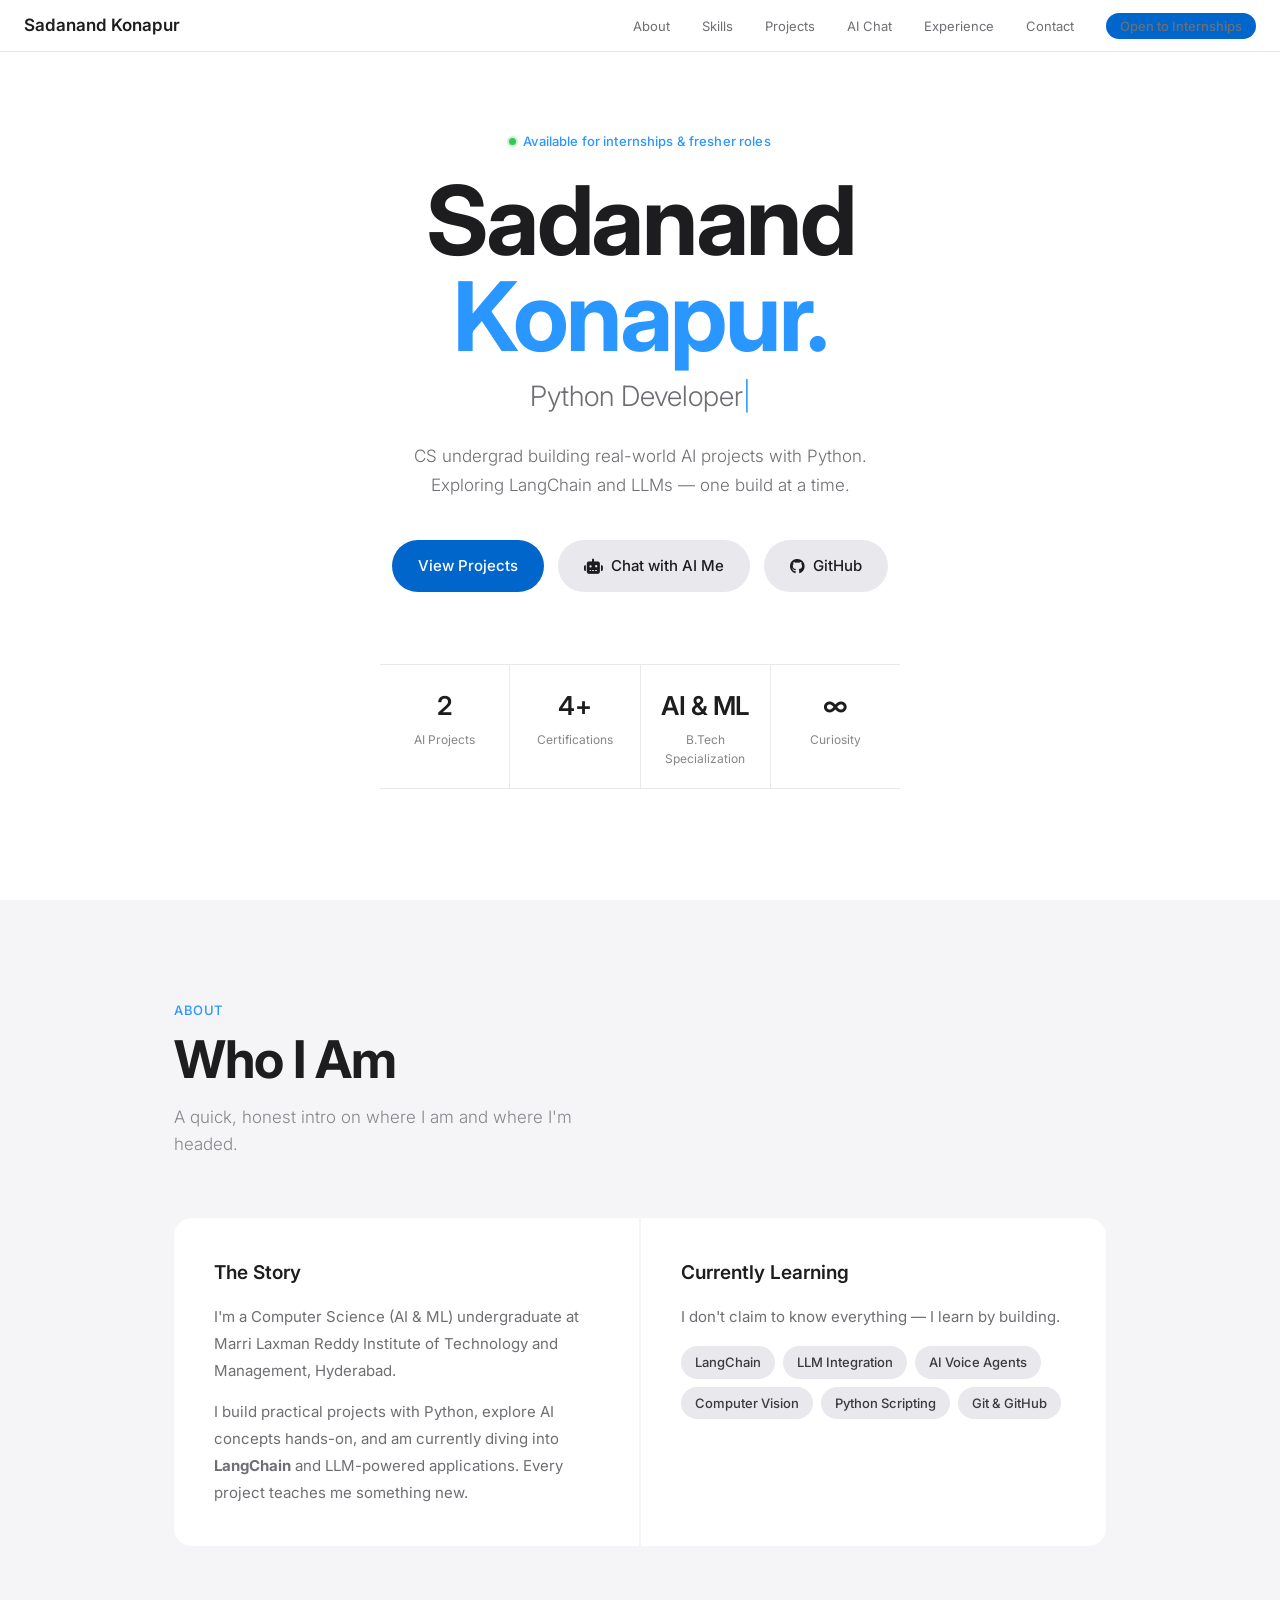
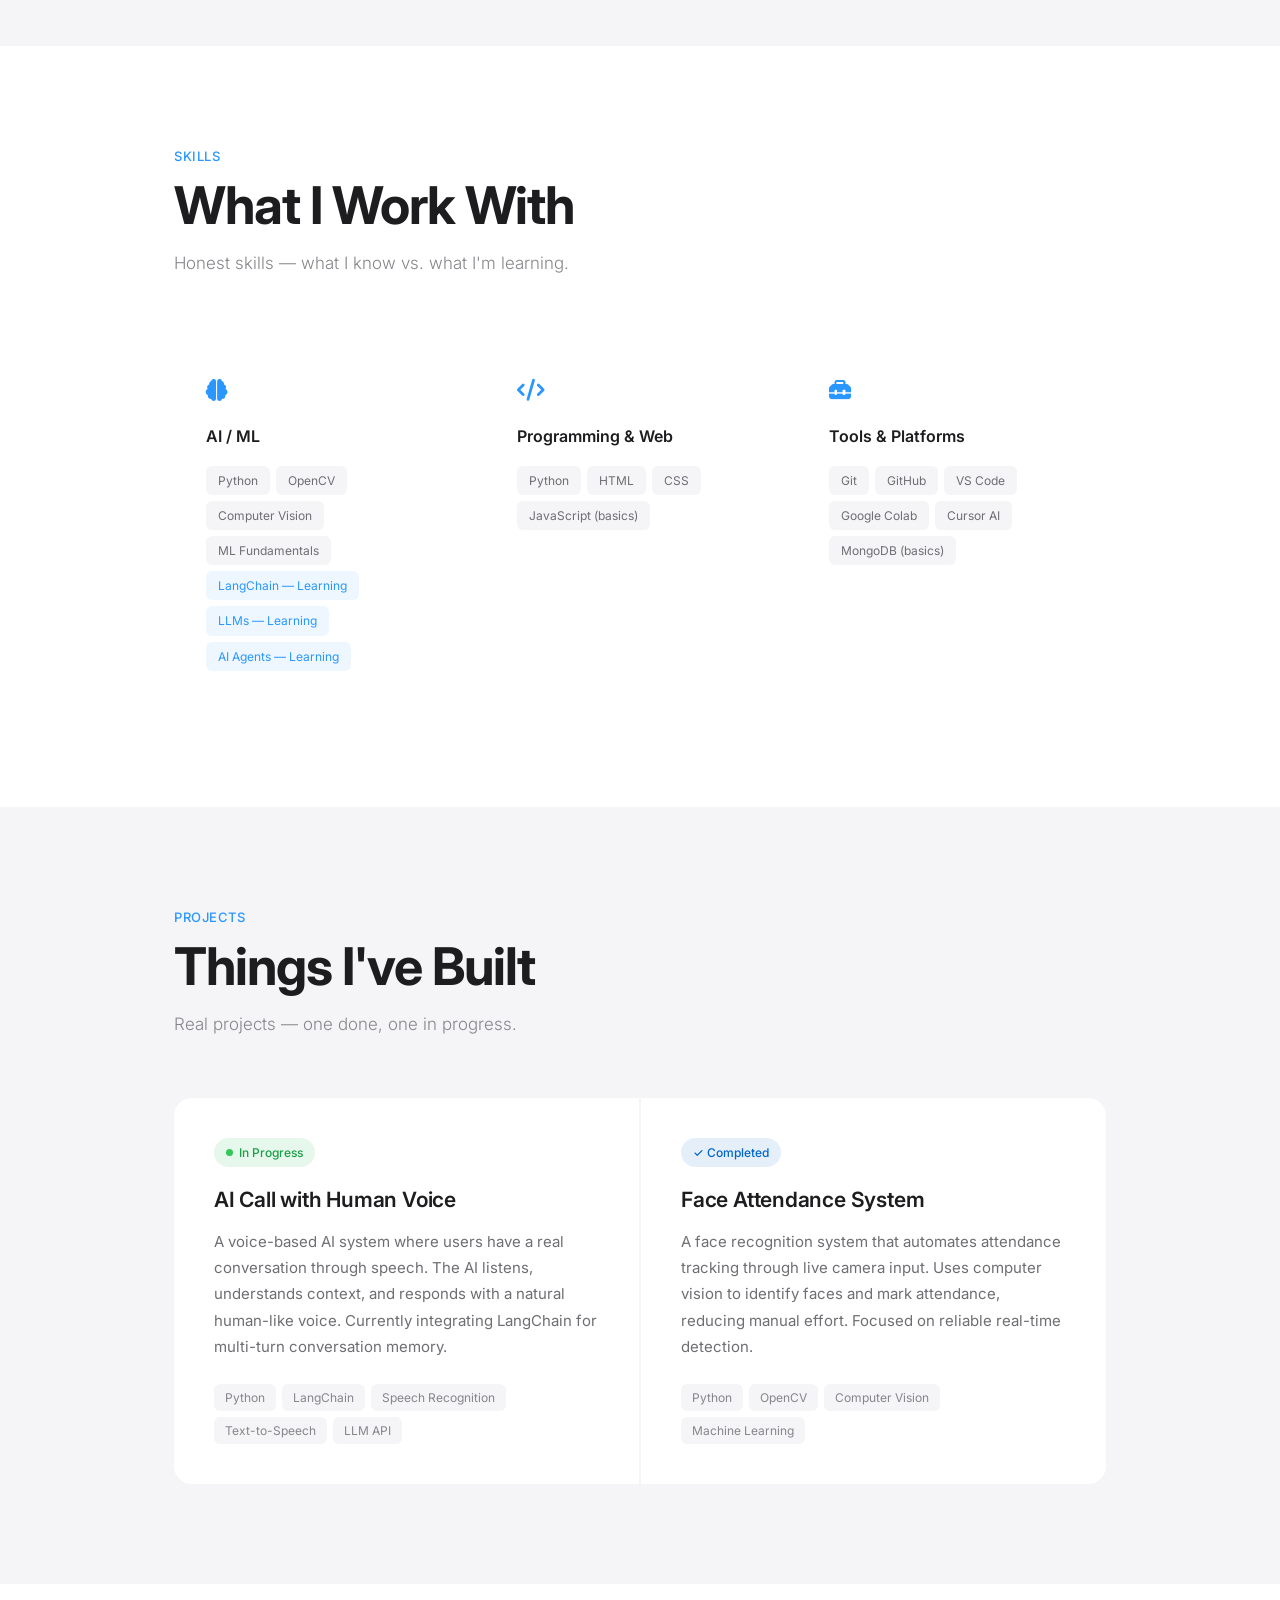
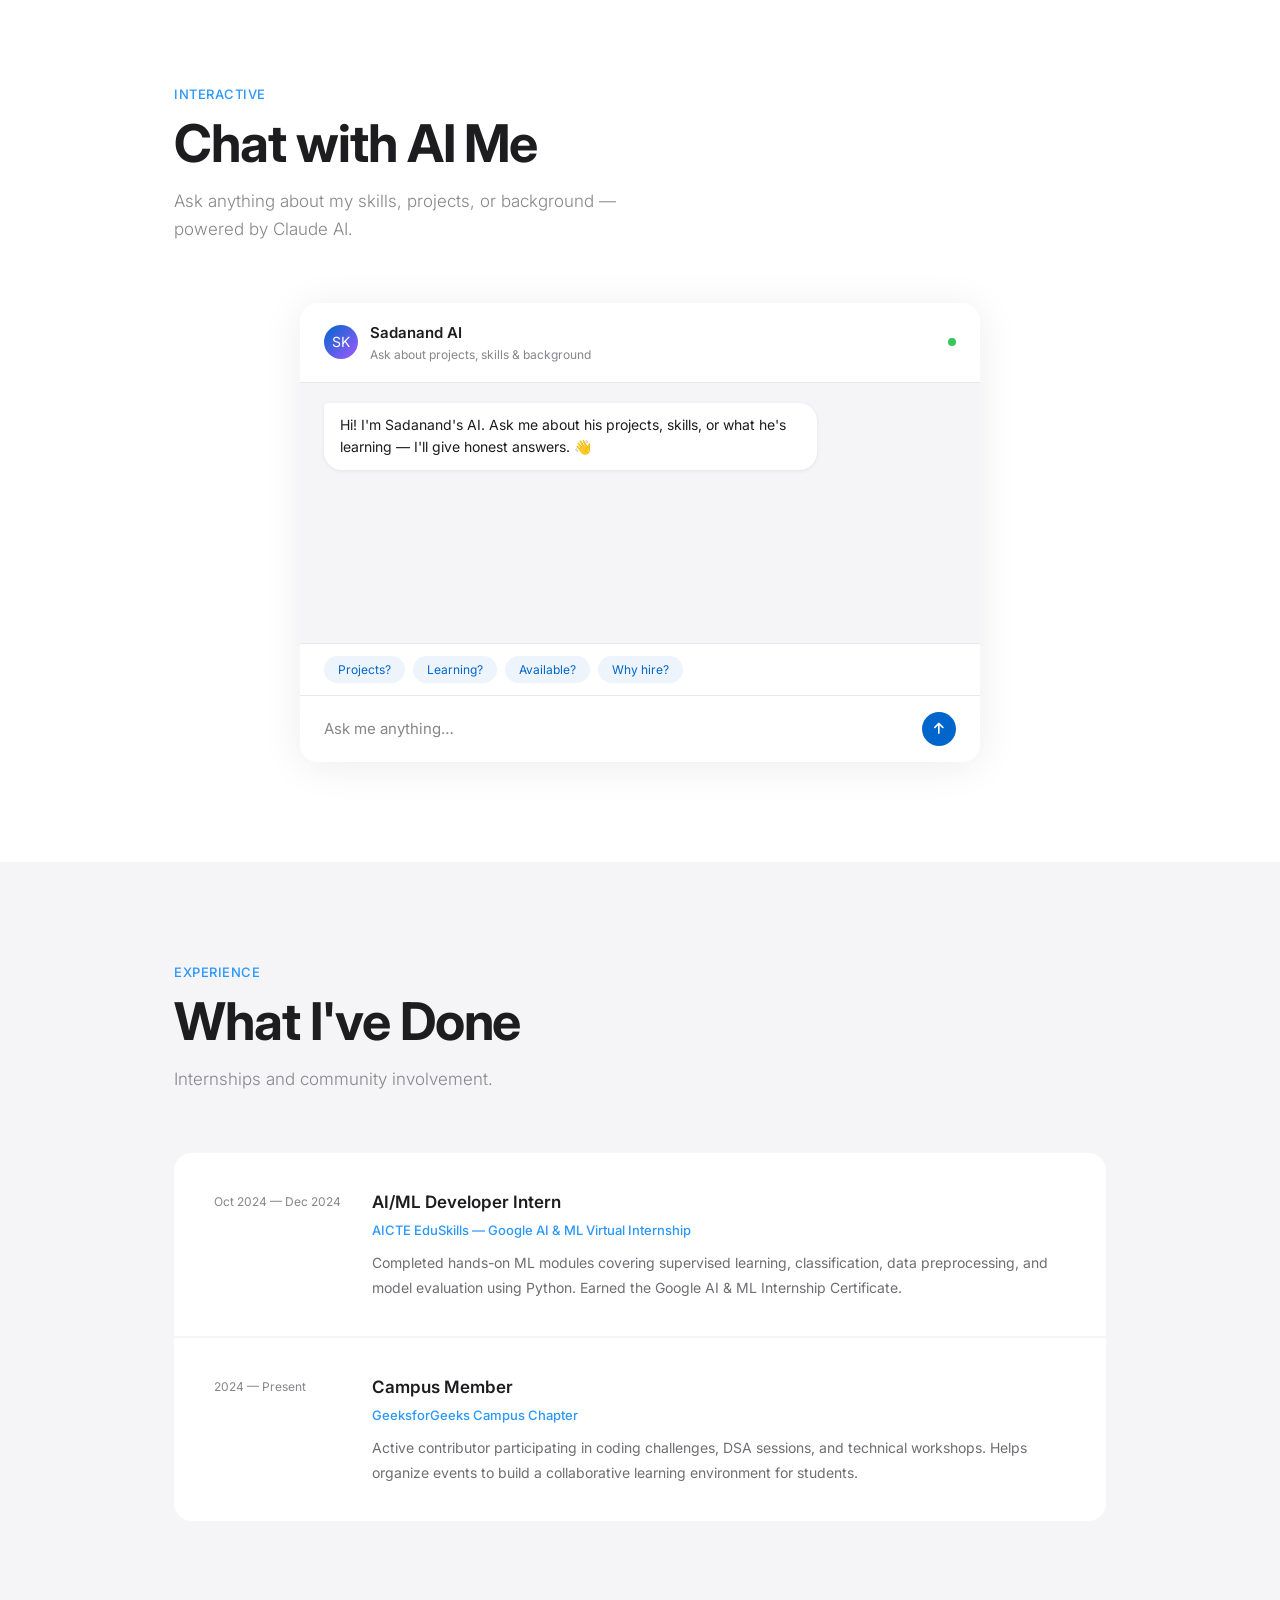
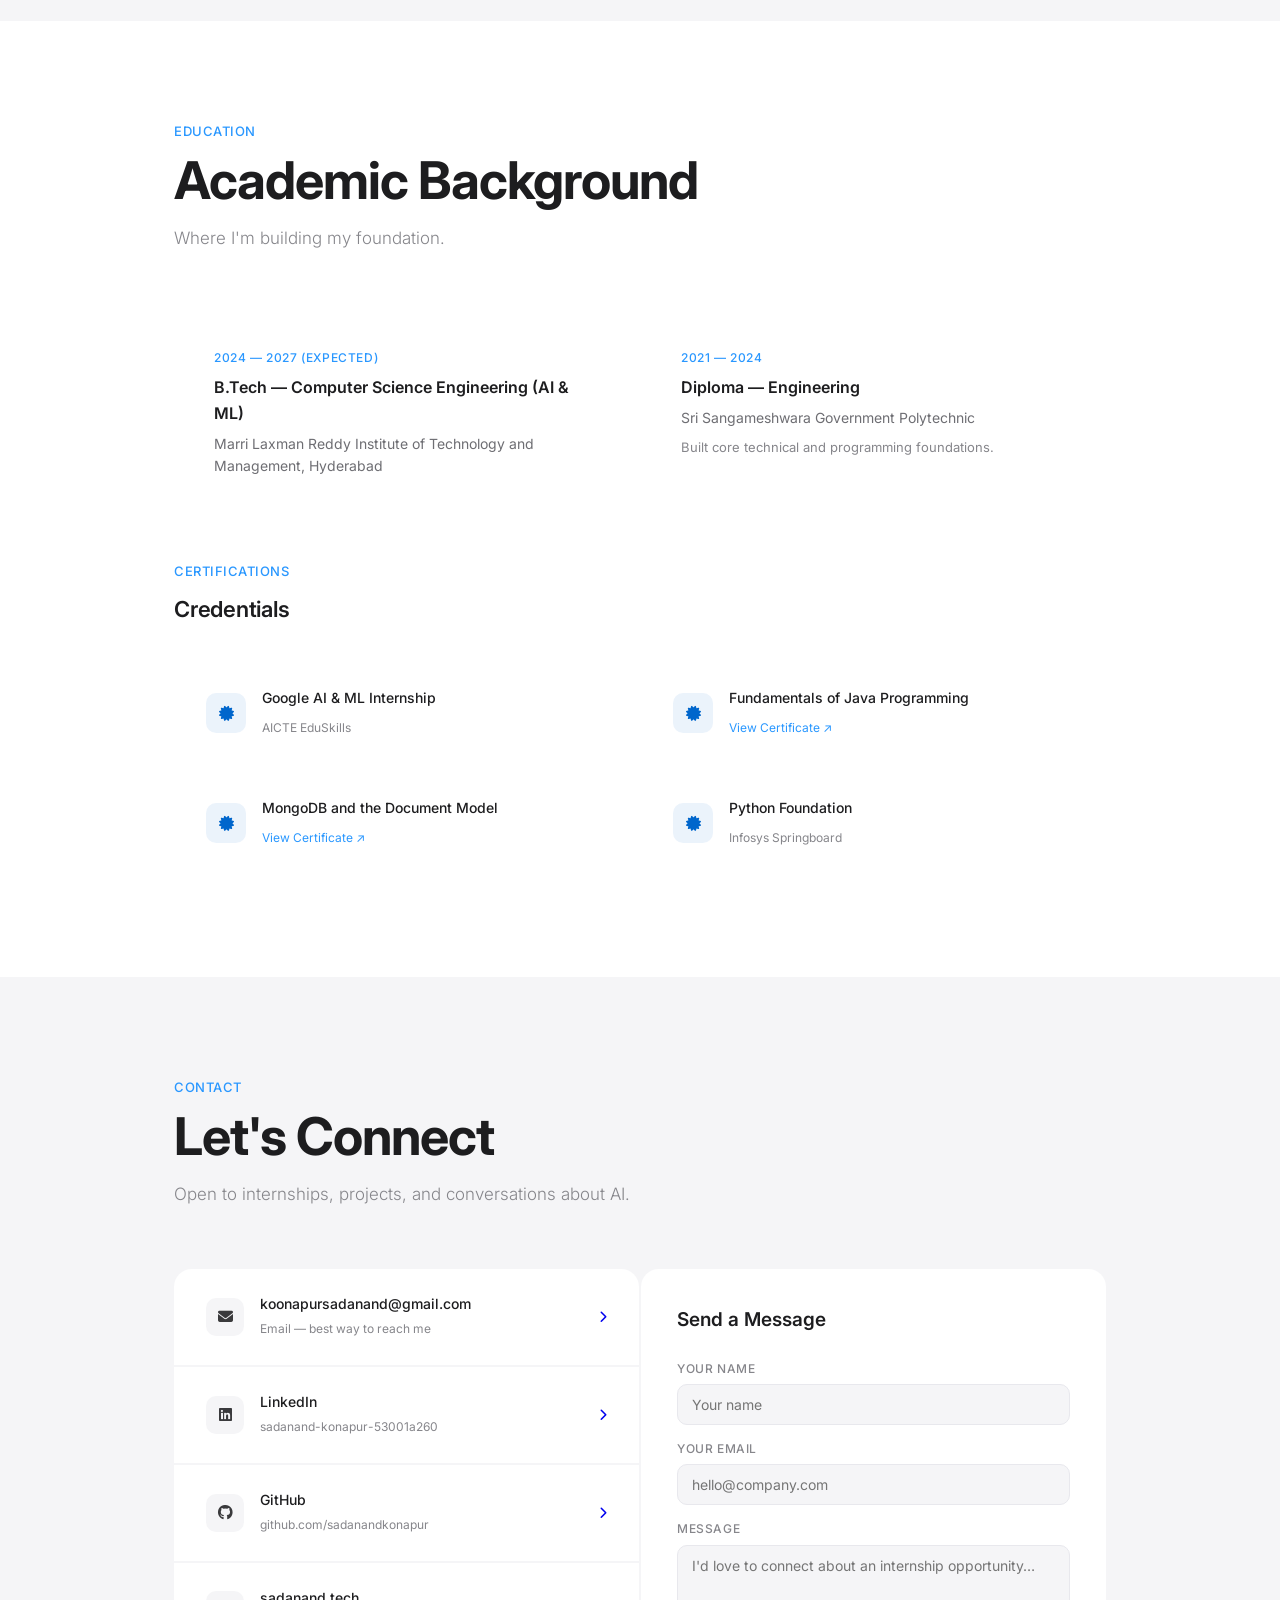
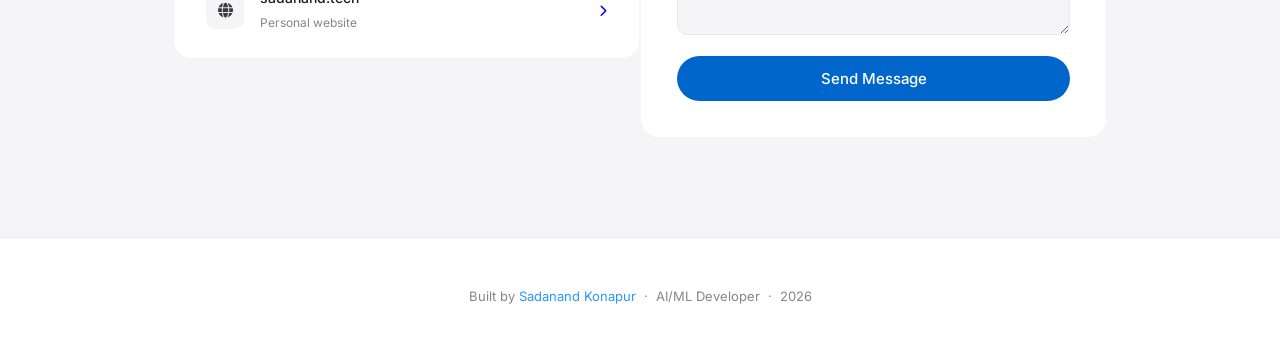
==== commit a1bc4664: "Update index.html" ====
--- a/index.html
+++ b/index.html
@@ -3,581 +3,502 @@
 <head>
 <meta charset="UTF-8"/>
 <meta name="viewport" content="width=device-width,initial-scale=1.0"/>
-<title>Sadanand Konapur | AI/ML Developer</title>
+<title>Sadanand Konapur — AI/ML Developer</title>
 <link rel="preconnect" href="https://fonts.googleapis.com"/>
 <link rel="preconnect" href="https://fonts.gstatic.com" crossorigin/>
-<link href="https://fonts.googleapis.com/css2?family=Syne:wght@400;500;600;700;800&family=DM+Sans:ital,wght@0,300;0,400;0,500;1,300&display=swap" rel="stylesheet"/>
+<link href="https://fonts.googleapis.com/css2?family=Inter:wght@300;400;500;600&family=SF+Pro+Display:wght@700;800&display=swap" rel="stylesheet"/>
+<link href="https://fonts.googleapis.com/css2?family=Inter:wght@300;400;500;600&display=swap" rel="stylesheet"/>
 <link rel="stylesheet" href="https://cdnjs.cloudflare.com/ajax/libs/font-awesome/6.5.0/css/all.min.css"/>
 <style>
 *{margin:0;padding:0;box-sizing:border-box;}
 :root{
-  --bg:#070a0f;
-  --bg2:#0d1117;
-  --bg3:#111720;
-  --card:#0f1520;
-  --border:#1e2d42;
-  --border2:#243347;
-  --text:#e8edf5;
-  --muted:#6b7a95;
-  --muted2:#8596b0;
-  --accent:#3b82f6;
-  --accent2:#60a5fa;
-  --accent3:#93c5fd;
-  --green:#10b981;
-  --purple:#a78bfa;
-  --glow:rgba(59,130,246,0.15);
-  --glow2:rgba(59,130,246,0.07);
-}
-html{scroll-behavior:smooth;}
+  --black:#000;
+  --white:#fff;
+  --gray-50:#f5f5f7;
+  --gray-100:#e8e8ed;
+  --gray-200:#d2d2d7;
+  --gray-400:#86868b;
+  --gray-500:#6e6e73;
+  --gray-700:#3a3a3c;
+  --gray-900:#1d1d1f;
+  --blue:#0066cc;
+  --blue-light:#2997ff;
+  --radius:18px;
+}
+
+html{scroll-behavior:smooth;-webkit-font-smoothing:antialiased;}
 body{
-  font-family:'DM Sans',sans-serif;
-  background:var(--bg);
-  color:var(--text);
-  line-height:1.7;
+  font-family:'Inter',sans-serif;
+  background:var(--white);
+  color:var(--gray-900);
+  line-height:1.6;
   overflow-x:hidden;
 }
 
-/* ─── NOISE OVERLAY ─── */
-body::before{
-  content:'';
-  position:fixed;
-  inset:0;
-  background-image:url("data:image/svg+xml,%3Csvg viewBox='0 0 256 256' xmlns='http://www.w3.org/2000/svg'%3E%3Cfilter id='n'%3E%3CfeTurbulence type='fractalNoise' baseFrequency='0.9' numOctaves='4' stitchTiles='stitch'/%3E%3C/filter%3E%3Crect width='100%25' height='100%25' filter='url(%23n)' opacity='0.03'/%3E%3C/svg%3E");
-  pointer-events:none;
-  z-index:0;
-}
-
-/* ─── GRID BG ─── */
-body::after{
-  content:'';
-  position:fixed;
-  inset:0;
-  background-image:linear-gradient(var(--border2) 1px,transparent 1px),linear-gradient(90deg,var(--border2) 1px,transparent 1px);
-  background-size:60px 60px;
-  opacity:0.15;
-  pointer-events:none;
-  z-index:0;
-}
-
-/* ─── CURSOR GLOW ─── */
-#cursor-glow{
-  position:fixed;
-  width:600px;height:600px;
-  border-radius:50%;
-  background:radial-gradient(circle,rgba(59,130,246,0.06) 0%,transparent 70%);
-  pointer-events:none;
-  transform:translate(-50%,-50%);
-  transition:left 0.8s ease,top 0.8s ease;
-  z-index:1;
-}
-
-/* ─── NAV ─── */
+/* ── NAV ── */
 nav{
-  position:fixed;top:0;left:0;right:0;
-  z-index:100;
-  padding:0 2rem;
-  background:rgba(7,10,15,0.85);
-  backdrop-filter:blur(20px);
-  border-bottom:1px solid var(--border);
+  position:fixed;top:0;left:0;right:0;z-index:999;
+  height:52px;
+  background:rgba(255,255,255,0.82);
+  backdrop-filter:saturate(180%) blur(20px);
+  -webkit-backdrop-filter:saturate(180%) blur(20px);
+  border-bottom:1px solid rgba(0,0,0,0.1);
   display:flex;align-items:center;justify-content:space-between;
-  height:64px;
-  transition:transform 0.4s ease;
-}
-nav.hidden{transform:translateY(-100%);}
-.nav-logo{font-family:'Syne',sans-serif;font-weight:800;font-size:1.1rem;letter-spacing:-0.02em;}
-.nav-logo span{color:var(--accent);}
-.nav-links{display:flex;gap:2rem;list-style:none;}
+  padding:0 24px;
+}
+.nav-logo{
+  font-size:17px;font-weight:600;color:var(--gray-900);letter-spacing:0;
+}
+.nav-links{display:flex;align-items:center;gap:32px;list-style:none;}
 .nav-links a{
-  color:var(--muted);font-size:0.85rem;text-decoration:none;
-  letter-spacing:0.05em;text-transform:uppercase;font-weight:500;
-  transition:color 0.2s;position:relative;
-}
-.nav-links a::after{
-  content:'';position:absolute;bottom:-4px;left:0;right:0;height:1px;
-  background:var(--accent);transform:scaleX(0);transition:transform 0.2s;
-}
-.nav-links a:hover{color:var(--text);}
-.nav-links a:hover::after{transform:scaleX(1);}
-.nav-badge{
-  background:var(--glow);border:1px solid var(--accent);
-  color:var(--accent2);font-size:0.75rem;padding:4px 12px;border-radius:100px;
-  font-family:'Syne',sans-serif;font-weight:600;
-  animation:pulse-badge 2s ease-in-out infinite;
-}
-@keyframes pulse-badge{0%,100%{box-shadow:0 0 0 0 rgba(59,130,246,0.3);}50%{box-shadow:0 0 0 6px rgba(59,130,246,0);}}
-.menu-btn{display:none;background:none;border:1px solid var(--border2);color:var(--text);padding:6px 10px;border-radius:6px;cursor:pointer;font-size:1rem;}
-
-/* ─── HERO ─── */
+  font-size:13px;color:var(--gray-500);text-decoration:none;
+  transition:color 0.2s;
+}
+.nav-links a:hover{color:var(--gray-900);}
+.nav-pill{
+  background:var(--blue);color:var(--white);
+  font-size:12px;font-weight:500;
+  padding:5px 14px;border-radius:100px;
+  white-space:nowrap;
+}
+.menu-btn{display:none;background:none;border:none;font-size:18px;color:var(--gray-900);cursor:pointer;}
+
+/* ── HERO ── */
 #hero{
   min-height:100vh;
-  display:flex;align-items:center;justify-content:center;
-  position:relative;z-index:2;
-  padding:6rem 2rem 4rem;
-}
-.hero-inner{max-width:900px;width:100%;text-align:center;}
-.hero-tag{
-  display:inline-flex;align-items:center;gap:8px;
-  background:var(--glow2);border:1px solid var(--border2);
-  padding:6px 16px;border-radius:100px;
-  font-size:0.8rem;color:var(--muted2);margin-bottom:2rem;
-  animation:fade-in-down 0.6s ease both;
-}
-.hero-tag .dot{width:6px;height:6px;border-radius:50%;background:var(--green);animation:blink 1.5s ease-in-out infinite;}
-@keyframes blink{0%,100%{opacity:1;}50%{opacity:0.3;}}
+  display:flex;flex-direction:column;align-items:center;justify-content:center;
+  text-align:center;
+  padding:100px 24px 80px;
+  background:var(--white);
+}
+.hero-eyebrow{
+  display:inline-flex;align-items:center;gap:7px;
+  font-size:13px;color:var(--blue-light);font-weight:500;
+  margin-bottom:20px;
+  letter-spacing:0.01em;
+}
+.live-dot{
+  width:7px;height:7px;border-radius:50%;
+  background:#34c759;
+  box-shadow:0 0 0 2px rgba(52,199,89,0.25);
+  animation:pulse 2s ease-in-out infinite;
+}
+@keyframes pulse{0%,100%{box-shadow:0 0 0 2px rgba(52,199,89,0.25);}50%{box-shadow:0 0 0 5px rgba(52,199,89,0);}}
+
 .hero-name{
-  font-family:'Syne',sans-serif;
-  font-size:clamp(2.8rem,8vw,5.5rem);
-  font-weight:800;
-  letter-spacing:-0.03em;
-  line-height:1.05;
-  animation:fade-in-up 0.7s 0.1s ease both;
-}
-.hero-name .accent{
-  background:linear-gradient(135deg,var(--accent2),var(--purple));
-  -webkit-background-clip:text;-webkit-text-fill-color:transparent;
-  background-clip:text;
-}
+  font-size:clamp(48px,10vw,96px);
+  font-weight:700;
+  letter-spacing:-0.025em;
+  line-height:1.0;
+  color:var(--gray-900);
+  margin-bottom:10px;
+}
+.hero-name .blue{color:var(--blue-light);}
 .hero-role{
-  font-size:1.25rem;color:var(--muted2);margin:1.25rem 0;
-  animation:fade-in-up 0.7s 0.2s ease both;
+  font-size:clamp(18px,3vw,28px);
   font-weight:300;
-}
-#typed-cursor{color:var(--accent);animation:blink 0.9s step-end infinite;}
+  color:var(--gray-500);
+  margin-bottom:24px;
+  min-height:40px;
+}
+#typed-cursor{color:var(--blue-light);animation:blink 1s step-end infinite;}
+@keyframes blink{50%{opacity:0;}}
 .hero-desc{
-  max-width:560px;margin:0 auto 2.5rem;
-  color:var(--muted);font-size:1rem;line-height:1.8;
-  animation:fade-in-up 0.7s 0.3s ease both;
-}
-.hero-btns{
-  display:flex;gap:1rem;justify-content:center;flex-wrap:wrap;
-  animation:fade-in-up 0.7s 0.4s ease both;
-}
+  max-width:520px;
+  font-size:17px;
+  color:var(--gray-500);
+  line-height:1.7;
+  font-weight:300;
+  margin:0 auto 40px;
+}
+.hero-btns{display:flex;gap:14px;justify-content:center;flex-wrap:wrap;}
 .btn{
   display:inline-flex;align-items:center;gap:8px;
-  padding:12px 24px;border-radius:8px;font-size:0.9rem;font-weight:500;
-  text-decoration:none;cursor:pointer;border:none;
-  transition:all 0.2s ease;font-family:'DM Sans',sans-serif;
-}
-.btn-primary{
-  background:var(--accent);color:#fff;
-}
-.btn-primary:hover{background:var(--accent2);transform:translateY(-2px);box-shadow:0 8px 24px rgba(59,130,246,0.35);}
-.btn-ghost{
-  background:transparent;color:var(--text);
-  border:1px solid var(--border2);
-}
-.btn-ghost:hover{border-color:var(--accent);color:var(--accent2);transform:translateY(-2px);}
-
-/* ─── FLOATING STATS ─── */
+  padding:14px 26px;border-radius:980px;
+  font-size:15px;font-weight:500;text-decoration:none;
+  border:none;cursor:pointer;font-family:'Inter',sans-serif;
+  transition:all 0.2s ease;
+}
+.btn-blue{background:var(--blue);color:var(--white);}
+.btn-blue:hover{background:var(--blue-light);transform:scale(1.02);}
+.btn-outline{background:var(--gray-100);color:var(--gray-900);}
+.btn-outline:hover{background:var(--gray-200);transform:scale(1.02);}
+
+/* Stats strip */
 .hero-stats{
-  display:flex;gap:1.5rem;justify-content:center;flex-wrap:wrap;
-  margin-top:3rem;
-  animation:fade-in-up 0.7s 0.5s ease both;
-}
-.stat-chip{
-  background:var(--card);border:1px solid var(--border);
-  padding:12px 20px;border-radius:12px;text-align:center;
-  transition:border-color 0.2s,transform 0.2s;
-}
-.stat-chip:hover{border-color:var(--accent);transform:translateY(-3px);}
-.stat-chip .num{font-family:'Syne',sans-serif;font-size:1.5rem;font-weight:700;color:var(--accent2);}
-.stat-chip .lbl{font-size:0.75rem;color:var(--muted);margin-top:2px;}
-
-/* ─── SCROLL INDICATOR ─── */
-.scroll-hint{
-  position:absolute;bottom:2rem;left:50%;transform:translateX(-50%);
-  display:flex;flex-direction:column;align-items:center;gap:6px;
-  color:var(--muted);font-size:0.75rem;letter-spacing:0.1em;text-transform:uppercase;
-  animation:fade-in 1s 1s ease both;
-}
-.scroll-arrow{width:20px;height:20px;border-right:1px solid var(--muted);border-bottom:1px solid var(--muted);transform:rotate(45deg);animation:scroll-bounce 1.5s ease-in-out infinite;}
-@keyframes scroll-bounce{0%,100%{transform:rotate(45deg) translateY(0);}50%{transform:rotate(45deg) translateY(4px);}}
-
-/* ─── SECTIONS ─── */
-section{
-  position:relative;z-index:2;
-  padding:6rem 2rem;
-  max-width:1000px;margin:0 auto;
-}
-.section-label{
-  font-size:0.75rem;letter-spacing:0.15em;text-transform:uppercase;
-  color:var(--accent);font-weight:600;margin-bottom:0.75rem;
-  font-family:'Syne',sans-serif;
-}
-.section-title{
-  font-family:'Syne',sans-serif;
-  font-size:clamp(1.8rem,4vw,2.5rem);
-  font-weight:700;letter-spacing:-0.02em;
-  margin-bottom:0.5rem;
-}
-.section-sub{color:var(--muted);margin-bottom:3rem;max-width:500px;}
-
-/* reveal animation */
-.reveal{opacity:0;transform:translateY(30px);transition:opacity 0.6s ease,transform 0.6s ease;}
-.reveal.visible{opacity:1;transform:none;}
-
-/* ─── ABOUT ─── */
-.about-grid{display:grid;grid-template-columns:1fr 1fr;gap:1.5rem;}
+  display:flex;gap:0;
+  margin-top:72px;
+  border-top:1px solid var(--gray-100);
+  border-bottom:1px solid var(--gray-100);
+  width:100%;max-width:680px;
+}
+.stat-item{
+  flex:1;padding:20px 10px;text-align:center;
+  border-right:1px solid var(--gray-100);
+}
+.stat-item:last-child{border-right:none;}
+.stat-num{font-size:26px;font-weight:600;color:var(--gray-900);letter-spacing:-0.02em;}
+.stat-lbl{font-size:12px;color:var(--gray-400);margin-top:3px;}
+
+/* ── SECTION BASE ── */
+.section{padding:100px 24px;max-width:980px;margin:0 auto;}
+.section-alt{background:var(--gray-50);}
+.section-alt .section{max-width:100%;}
+.section-alt .inner{max-width:980px;margin:0 auto;padding:100px 24px;}
+
+.eyebrow{font-size:13px;font-weight:500;color:var(--blue-light);letter-spacing:0.04em;text-transform:uppercase;margin-bottom:10px;}
+.section-heading{font-size:clamp(32px,5vw,52px);font-weight:700;letter-spacing:-0.02em;line-height:1.1;margin-bottom:16px;color:var(--gray-900);}
+.section-sub{font-size:17px;color:var(--gray-400);font-weight:300;margin-bottom:60px;max-width:460px;}
+
+.reveal{opacity:0;transform:translateY(28px);transition:opacity 0.65s ease,transform 0.65s ease;}
+.reveal.in{opacity:1;transform:none;}
+
+/* ── ABOUT ── */
+.about-grid{display:grid;grid-template-columns:1fr 1fr;gap:2px;}
 .about-card{
-  background:var(--card);border:1px solid var(--border);
-  border-radius:16px;padding:2rem;
-  transition:border-color 0.3s,transform 0.3s;
-}
-.about-card:hover{border-color:var(--accent);transform:translateY(-4px);}
-.about-card h3{font-family:'Syne',sans-serif;font-size:1rem;font-weight:700;margin-bottom:1rem;color:var(--accent2);}
-.about-card p{color:var(--muted2);font-size:0.95rem;line-height:1.8;}
-.pill-list{list-style:none;display:flex;flex-wrap:wrap;gap:8px;margin-top:0.5rem;}
-.pill-list li{
-  background:var(--glow2);border:1px solid var(--border2);
-  color:var(--accent3);font-size:0.8rem;padding:4px 12px;border-radius:100px;
-}
-.learning-badge{
-  display:inline-block;background:rgba(167,139,250,0.1);
-  border:1px solid rgba(167,139,250,0.3);color:var(--purple);
-  font-size:0.75rem;padding:3px 10px;border-radius:100px;margin-bottom:1rem;
-}
-
-/* ─── SKILLS ─── */
-.skills-grid{display:grid;grid-template-columns:repeat(auto-fit,minmax(280px,1fr));gap:1.5rem;}
+  background:var(--white);
+  padding:40px;
+}
+.about-card:first-child{border-radius:var(--radius) 0 0 var(--radius);}
+.about-card:last-child{border-radius:0 var(--radius) var(--radius) 0;}
+.about-card h3{font-size:19px;font-weight:600;color:var(--gray-900);margin-bottom:14px;}
+.about-card p{font-size:15px;color:var(--gray-500);line-height:1.8;}
+.chip-list{display:flex;flex-wrap:wrap;gap:8px;margin-top:16px;}
+.chip{
+  font-size:13px;font-weight:500;
+  padding:6px 14px;border-radius:100px;
+  background:var(--gray-100);color:var(--gray-700);
+}
+
+/* ── SKILLS ── */
+.skills-grid{display:grid;grid-template-columns:repeat(3,1fr);gap:2px;}
 .skill-card{
-  background:var(--card);border:1px solid var(--border);border-radius:16px;padding:1.75rem;
-  transition:border-color 0.3s,transform 0.3s;
-}
-.skill-card:hover{border-color:var(--accent);transform:translateY(-4px);}
-.skill-card-icon{
-  width:40px;height:40px;border-radius:10px;
-  background:var(--glow);border:1px solid var(--border2);
+  background:var(--white);padding:36px 32px;
+}
+.skill-card:first-child{border-radius:var(--radius) 0 0 var(--radius);}
+.skill-card:last-child{border-radius:0 var(--radius) var(--radius) 0;}
+.skill-icon{font-size:22px;margin-bottom:16px;color:var(--blue-light);}
+.skill-card h3{font-size:16px;font-weight:600;color:var(--gray-900);margin-bottom:16px;}
+.tag-wrap{display:flex;flex-wrap:wrap;gap:6px;}
+.tag{font-size:12px;font-weight:400;color:var(--gray-500);background:var(--gray-50);padding:5px 12px;border-radius:6px;}
+.tag.learn{color:var(--blue-light);background:rgba(41,151,255,0.08);}
+
+/* ── PROJECTS ── */
+.project-grid{display:grid;grid-template-columns:1fr 1fr;gap:2px;}
+.project-card{
+  background:var(--white);padding:40px;position:relative;overflow:hidden;
+  display:flex;flex-direction:column;
+}
+.project-card:first-child{border-radius:var(--radius) 0 0 var(--radius);}
+.project-card:last-child{border-radius:0 var(--radius) var(--radius) 0;}
+.project-status{
+  display:inline-flex;align-items:center;gap:6px;
+  font-size:12px;font-weight:500;
+  padding:5px 12px;border-radius:100px;
+  margin-bottom:16px;
+  width:fit-content;
+}
+.status-progress{background:rgba(52,199,89,0.12);color:#1a9e47;}
+.status-done{background:rgba(0,102,204,0.1);color:var(--blue);}
+.project-card h3{font-size:21px;font-weight:600;color:var(--gray-900);margin-bottom:12px;letter-spacing:-0.01em;}
+.project-card p{font-size:15px;color:var(--gray-500);line-height:1.75;flex:1;}
+.stack{display:flex;flex-wrap:wrap;gap:6px;margin-top:24px;}
+.stack-tag{font-size:12px;color:var(--gray-400);background:var(--gray-50);padding:4px 11px;border-radius:6px;}
+
+/* ── AI CHAT ── */
+.ai-wrap{
+  background:var(--white);
+  border-radius:var(--radius);
+  overflow:hidden;
+  max-width:680px;margin:0 auto;
+  box-shadow:0 4px 40px rgba(0,0,0,0.08);
+}
+.ai-topbar{
+  display:flex;align-items:center;gap:12px;
+  padding:18px 24px;
+  border-bottom:1px solid var(--gray-100);
+}
+.ai-avatar{
+  width:34px;height:34px;border-radius:50%;
+  background:linear-gradient(135deg,var(--blue),#a259ff);
   display:flex;align-items:center;justify-content:center;
-  margin-bottom:1rem;font-size:1.1rem;color:var(--accent);
-}
-.skill-card h3{font-family:'Syne',sans-serif;font-size:0.95rem;font-weight:700;margin-bottom:1rem;}
-.tag-wrap{display:flex;flex-wrap:wrap;gap:6px;}
-.tag{
-  background:rgba(30,45,66,0.8);border:1px solid var(--border);
-  color:var(--muted2);font-size:0.78rem;padding:4px 10px;border-radius:6px;
-  transition:all 0.2s;
-}
-.tag:hover{border-color:var(--accent);color:var(--accent2);}
-.tag.learning{border-color:rgba(167,139,250,0.4);color:var(--purple);}
-
-/* ─── PROJECTS ─── */
-.project-grid{display:grid;grid-template-columns:1fr 1fr;gap:1.5rem;}
-.project-card{
-  background:var(--card);border:1px solid var(--border);border-radius:16px;
-  padding:2rem;position:relative;overflow:hidden;
-  transition:border-color 0.3s,transform 0.3s;
-  display:flex;flex-direction:column;
-}
-.project-card::before{
-  content:'';position:absolute;top:0;left:0;right:0;height:2px;
-  background:linear-gradient(90deg,var(--accent),var(--purple));
-  transform:scaleX(0);transform-origin:left;
-  transition:transform 0.4s ease;
-}
-.project-card:hover::before{transform:scaleX(1);}
-.project-card:hover{border-color:var(--accent);transform:translateY(-4px);}
-.project-num{
-  font-family:'Syne',sans-serif;font-size:0.75rem;color:var(--muted);
-  letter-spacing:0.1em;margin-bottom:0.75rem;
-}
-.project-card h3{font-family:'Syne',sans-serif;font-size:1.1rem;font-weight:700;margin-bottom:0.75rem;}
-.project-card p{color:var(--muted2);font-size:0.9rem;line-height:1.7;flex:1;}
-.project-stack{
-  display:flex;flex-wrap:wrap;gap:6px;margin-top:1.25rem;
-}
-.stack-tag{
-  background:var(--glow2);border:1px solid var(--border2);
-  color:var(--accent3);font-size:0.75rem;padding:3px 10px;border-radius:6px;
-}
-.in-progress{
-  display:inline-flex;align-items:center;gap:5px;
-  background:rgba(16,185,129,0.1);border:1px solid rgba(16,185,129,0.3);
-  color:#10b981;font-size:0.72rem;padding:3px 10px;border-radius:100px;
-  margin-bottom:0.75rem;
-}
-
-/* ─── AI ASSISTANT ─── */
-.ai-section{
-  background:var(--card);border:1px solid var(--border);
-  border-radius:20px;padding:2.5rem;
-  position:relative;overflow:hidden;
-}
-.ai-section::before{
-  content:'';position:absolute;top:-60px;right:-60px;
-  width:200px;height:200px;border-radius:50%;
-  background:radial-gradient(circle,rgba(167,139,250,0.1) 0%,transparent 70%);
-  pointer-events:none;
-}
-.ai-header{display:flex;align-items:center;gap:12px;margin-bottom:1.5rem;}
-.ai-icon{
-  width:44px;height:44px;border-radius:12px;
-  background:linear-gradient(135deg,rgba(59,130,246,0.2),rgba(167,139,250,0.2));
-  border:1px solid rgba(167,139,250,0.3);
-  display:flex;align-items:center;justify-content:center;
-  font-size:1.2rem;
-}
-.ai-header h3{font-family:'Syne',sans-serif;font-size:1.1rem;font-weight:700;}
-.ai-header p{color:var(--muted);font-size:0.82rem;}
+  font-size:14px;color:var(--white);
+}
+.ai-topbar-info h4{font-size:15px;font-weight:600;color:var(--gray-900);}
+.ai-topbar-info p{font-size:12px;color:var(--gray-400);}
+.ai-online{width:8px;height:8px;border-radius:50%;background:#34c759;margin-left:auto;}
 .ai-msgs{
-  background:var(--bg2);border:1px solid var(--border);
-  border-radius:12px;padding:1.25rem;margin-bottom:1rem;
-  max-height:260px;overflow-y:auto;display:flex;flex-direction:column;gap:10px;
+  padding:20px 24px;height:260px;overflow-y:auto;
+  display:flex;flex-direction:column;gap:14px;
+  background:var(--gray-50);
 }
 .ai-msgs::-webkit-scrollbar{width:4px;}
-.ai-msgs::-webkit-scrollbar-track{background:transparent;}
-.ai-msgs::-webkit-scrollbar-thumb{background:var(--border2);border-radius:2px;}
-.msg{display:flex;gap:8px;align-items:flex-start;animation:msg-in 0.3s ease both;}
-@keyframes msg-in{from{opacity:0;transform:translateY(6px);}to{opacity:1;transform:none;}}
+.ai-msgs::-webkit-scrollbar-thumb{background:var(--gray-200);border-radius:2px;}
+.msg{display:flex;gap:10px;align-items:flex-end;}
 .msg.user{flex-direction:row-reverse;}
-.msg-avatar{
-  width:28px;height:28px;border-radius:50%;flex-shrink:0;
-  display:flex;align-items:center;justify-content:center;
-  font-size:0.7rem;font-weight:700;
-}
-.msg.ai .msg-avatar{background:rgba(59,130,246,0.2);border:1px solid rgba(59,130,246,0.3);color:var(--accent2);}
-.msg.user .msg-avatar{background:rgba(167,139,250,0.2);border:1px solid rgba(167,139,250,0.3);color:var(--purple);}
 .msg-bubble{
-  max-width:80%;font-size:0.85rem;line-height:1.6;
-  padding:10px 14px;border-radius:12px;
-}
-.msg.ai .msg-bubble{background:var(--bg3);border:1px solid var(--border);color:var(--text);}
-.msg.user .msg-bubble{background:rgba(59,130,246,0.15);border:1px solid rgba(59,130,246,0.25);color:var(--accent3);}
-.typing-dots{display:flex;gap:4px;padding:10px 14px;}
-.typing-dots span{width:6px;height:6px;border-radius:50%;background:var(--muted);animation:dot-bounce 1.2s ease-in-out infinite;}
+  max-width:78%;font-size:14px;line-height:1.6;
+  padding:11px 16px;border-radius:18px;
+}
+.msg.ai .msg-bubble{background:var(--white);color:var(--gray-900);border-radius:4px 18px 18px 18px;box-shadow:0 1px 4px rgba(0,0,0,0.07);}
+.msg.user .msg-bubble{background:var(--blue);color:var(--white);border-radius:18px 18px 4px 18px;}
+.typing-dots{display:flex;gap:4px;padding:14px 16px;background:var(--white);border-radius:4px 18px 18px 18px;box-shadow:0 1px 4px rgba(0,0,0,0.07);}
+.typing-dots span{width:6px;height:6px;border-radius:50%;background:var(--gray-400);animation:dot 1.2s ease-in-out infinite;}
 .typing-dots span:nth-child(2){animation-delay:0.2s;}
 .typing-dots span:nth-child(3){animation-delay:0.4s;}
-@keyframes dot-bounce{0%,80%,100%{transform:translateY(0);}40%{transform:translateY(-6px);}}
-.quick-btns{display:flex;flex-wrap:wrap;gap:8px;margin-bottom:1rem;}
-.quick-btn{
-  background:var(--glow2);border:1px solid var(--border2);
-  color:var(--muted2);font-size:0.78rem;padding:6px 14px;border-radius:100px;
-  cursor:pointer;transition:all 0.2s;font-family:'DM Sans',sans-serif;
-}
-.quick-btn:hover{border-color:var(--accent);color:var(--accent2);}
-.ai-input-row{display:flex;gap:8px;}
+@keyframes dot{0%,80%,100%{transform:translateY(0);}40%{transform:translateY(-5px);}}
+.ai-suggestions{display:flex;gap:8px;flex-wrap:wrap;padding:12px 24px;border-top:1px solid var(--gray-100);}
+.sug-btn{
+  font-size:12px;color:var(--blue);background:rgba(0,102,204,0.07);
+  border:none;padding:6px 14px;border-radius:100px;cursor:pointer;
+  font-family:'Inter',sans-serif;transition:background 0.2s;
+}
+.sug-btn:hover{background:rgba(0,102,204,0.14);}
+.ai-input-row{display:flex;gap:0;padding:16px 24px;border-top:1px solid var(--gray-100);background:var(--white);}
 .ai-input{
-  flex:1;background:var(--bg2);border:1px solid var(--border);
-  color:var(--text);padding:10px 14px;border-radius:8px;font-family:'DM Sans',sans-serif;
-  font-size:0.88rem;outline:none;transition:border-color 0.2s;
-}
-.ai-input:focus{border-color:var(--accent);}
-.ai-input::placeholder{color:var(--muted);}
+  flex:1;border:none;background:transparent;font-family:'Inter',sans-serif;
+  font-size:15px;color:var(--gray-900);outline:none;
+}
+.ai-input::placeholder{color:var(--gray-400);}
 .ai-send{
-  background:var(--accent);border:none;color:#fff;
-  width:40px;height:40px;border-radius:8px;cursor:pointer;
-  display:flex;align-items:center;justify-content:center;font-size:0.9rem;
+  background:var(--blue);border:none;color:var(--white);
+  width:34px;height:34px;border-radius:50%;cursor:pointer;
+  display:flex;align-items:center;justify-content:center;font-size:13px;
   transition:background 0.2s,transform 0.1s;flex-shrink:0;
 }
-.ai-send:hover{background:var(--accent2);}
+.ai-send:hover{background:var(--blue-light);}
 .ai-send:active{transform:scale(0.95);}
-.ai-send:disabled{opacity:0.5;cursor:not-allowed;}
-
-/* ─── EXPERIENCE ─── */
-.exp-list{display:flex;flex-direction:column;gap:1rem;}
+.ai-send:disabled{opacity:0.4;cursor:not-allowed;}
+
+/* ── EXPERIENCE ── */
+.exp-list{display:flex;flex-direction:column;gap:2px;}
 .exp-card{
-  background:var(--card);border:1px solid var(--border);border-radius:16px;
-  padding:1.75rem;display:flex;gap:1.25rem;
-  transition:border-color 0.3s,transform 0.3s;
-}
-.exp-card:hover{border-color:var(--accent);transform:translateX(4px);}
-.exp-dot{
-  width:12px;height:12px;border-radius:50%;background:var(--accent);
-  flex-shrink:0;margin-top:6px;box-shadow:0 0 12px rgba(59,130,246,0.5);
-}
-.exp-content h3{font-family:'Syne',sans-serif;font-size:1rem;font-weight:700;margin-bottom:4px;}
-.exp-meta{color:var(--muted);font-size:0.82rem;margin-bottom:0.75rem;}
-.exp-content p{color:var(--muted2);font-size:0.88rem;line-height:1.7;}
-
-/* ─── EDUCATION ─── */
-.edu-grid{display:grid;grid-template-columns:1fr 1fr;gap:1.5rem;}
-.edu-card{
-  background:var(--card);border:1px solid var(--border);border-radius:16px;
-  padding:2rem;transition:border-color 0.3s,transform 0.3s;
-}
-.edu-card:hover{border-color:var(--accent);transform:translateY(-4px);}
-.edu-card .year{color:var(--accent);font-size:0.8rem;font-weight:600;margin-bottom:0.5rem;letter-spacing:0.05em;}
-.edu-card h3{font-family:'Syne',sans-serif;font-size:0.95rem;font-weight:700;margin-bottom:0.5rem;}
-.edu-card p{color:var(--muted);font-size:0.85rem;}
-
-/* ─── CERTS ─── */
-.cert-grid{display:grid;grid-template-columns:repeat(auto-fit,minmax(220px,1fr));gap:1rem;}
-.cert-card{
-  background:var(--card);border:1px solid var(--border);border-radius:12px;padding:1.25rem;
-  transition:border-color 0.3s,transform 0.3s;
-  display:flex;align-items:flex-start;gap:12px;
-}
-.cert-card:hover{border-color:var(--green);transform:translateY(-3px);}
-.cert-icon{color:var(--green);font-size:1.1rem;margin-top:2px;flex-shrink:0;}
-.cert-card h4{font-size:0.88rem;font-weight:500;margin-bottom:4px;}
-.cert-card a{color:var(--accent2);font-size:0.78rem;text-decoration:none;}
+  background:var(--white);
+  padding:36px 40px;
+  display:flex;gap:28px;align-items:flex-start;
+}
+.exp-card:first-child{border-radius:var(--radius) var(--radius) 0 0;}
+.exp-card:last-child{border-radius:0 0 var(--radius) var(--radius);}
+.exp-year{font-size:12px;color:var(--gray-400);min-width:130px;padding-top:3px;}
+.exp-content h3{font-size:17px;font-weight:600;color:var(--gray-900);margin-bottom:4px;}
+.exp-meta{font-size:13px;color:var(--blue-light);margin-bottom:10px;font-weight:500;}
+.exp-content p{font-size:14px;color:var(--gray-500);line-height:1.75;}
+
+/* ── EDUCATION ── */
+.edu-grid{display:grid;grid-template-columns:1fr 1fr;gap:2px;}
+.edu-card{background:var(--white);padding:36px 40px;}
+.edu-card:first-child{border-radius:var(--radius) 0 0 var(--radius);}
+.edu-card:last-child{border-radius:0 var(--radius) var(--radius) 0;}
+.edu-year{font-size:12px;color:var(--blue-light);font-weight:500;margin-bottom:8px;text-transform:uppercase;letter-spacing:0.05em;}
+.edu-card h3{font-size:16px;font-weight:600;color:var(--gray-900);margin-bottom:6px;}
+.edu-card p{font-size:14px;color:var(--gray-500);line-height:1.6;}
+
+/* ── CERTS ── */
+.cert-grid{display:grid;grid-template-columns:repeat(2,1fr);gap:2px;}
+.cert-card{background:var(--white);padding:28px 32px;display:flex;align-items:center;gap:16px;}
+.cert-card:first-child{border-radius:var(--radius) 0 0 0;}
+.cert-card:nth-child(2){border-radius:0 var(--radius) 0 0;}
+.cert-card:nth-child(3){border-radius:0 0 0 var(--radius);}
+.cert-card:last-child{border-radius:0 0 var(--radius) 0;}
+.cert-icon-wrap{
+  width:40px;height:40px;border-radius:10px;
+  background:rgba(0,102,204,0.08);
+  display:flex;align-items:center;justify-content:center;
+  flex-shrink:0;color:var(--blue);font-size:15px;
+}
+.cert-card h4{font-size:14px;font-weight:500;color:var(--gray-900);margin-bottom:4px;}
+.cert-card a{font-size:12px;color:var(--blue-light);text-decoration:none;}
 .cert-card a:hover{text-decoration:underline;}
-
-/* ─── CONTACT ─── */
-.contact-grid{display:grid;grid-template-columns:1fr 1fr;gap:1.5rem;}
-.contact-info{display:flex;flex-direction:column;gap:1rem;}
+.cert-card span{font-size:12px;color:var(--gray-400);}
+
+/* ── CONTACT ── */
+.contact-grid{display:grid;grid-template-columns:1fr 1fr;gap:2px;}
+.contact-links{display:flex;flex-direction:column;gap:2px;}
 .contact-row{
-  background:var(--card);border:1px solid var(--border);border-radius:12px;
-  padding:1rem 1.25rem;display:flex;align-items:center;gap:12px;
-  text-decoration:none;transition:border-color 0.2s,transform 0.2s;
-}
-.contact-row:hover{border-color:var(--accent);transform:translateX(4px);}
-.contact-row i{color:var(--accent);width:20px;text-align:center;}
-.contact-row span{color:var(--muted2);font-size:0.88rem;}
-.contact-row strong{color:var(--text);font-size:0.88rem;display:block;}
+  background:var(--white);padding:24px 32px;
+  display:flex;align-items:center;gap:16px;
+  text-decoration:none;transition:background 0.2s;
+}
+.contact-row:first-child{border-radius:var(--radius) var(--radius) 0 0;}
+.contact-row:last-child{border-radius:0 0 var(--radius) var(--radius);}
+.contact-row:hover{background:var(--gray-50);}
+.contact-row-icon{
+  width:38px;height:38px;border-radius:10px;
+  background:var(--gray-50);
+  display:flex;align-items:center;justify-content:center;
+  color:var(--gray-700);font-size:15px;flex-shrink:0;
+}
+.contact-row strong{display:block;font-size:14px;font-weight:500;color:var(--gray-900);}
+.contact-row span{font-size:12px;color:var(--gray-400);}
+.contact-arrow{margin-left:auto;color:var(--gray-300);font-size:12px;}
+
 .contact-form{
-  background:var(--card);border:1px solid var(--border);border-radius:16px;padding:2rem;
-}
-.contact-form h3{font-family:'Syne',sans-serif;font-size:1rem;font-weight:700;margin-bottom:1.25rem;}
-.form-group{margin-bottom:1rem;}
-.form-group label{display:block;color:var(--muted);font-size:0.8rem;margin-bottom:6px;letter-spacing:0.05em;text-transform:uppercase;}
-.form-group input,.form-group textarea{
-  width:100%;background:var(--bg2);border:1px solid var(--border);
-  color:var(--text);padding:10px 14px;border-radius:8px;
-  font-family:'DM Sans',sans-serif;font-size:0.88rem;outline:none;
-  transition:border-color 0.2s;
-}
-.form-group input:focus,.form-group textarea:focus{border-color:var(--accent);}
-.form-group input::placeholder,.form-group textarea::placeholder{color:var(--muted);}
-.form-group textarea{resize:vertical;min-height:90px;}
-.form-submit{
-  width:100%;background:var(--accent);border:none;color:#fff;
-  padding:11px;border-radius:8px;font-family:'DM Sans',sans-serif;
-  font-size:0.9rem;font-weight:500;cursor:pointer;transition:background 0.2s,transform 0.1s;
-}
-.form-submit:hover{background:var(--accent2);}
-.form-submit:active{transform:scale(0.99);}
-.form-note{color:var(--green);font-size:0.8rem;margin-top:8px;display:none;}
-
-/* ─── FOOTER ─── */
+  background:var(--white);
+  border-radius:var(--radius);
+  padding:36px;
+}
+.contact-form h3{font-size:19px;font-weight:600;color:var(--gray-900);margin-bottom:24px;}
+.form-row{margin-bottom:14px;}
+.form-row label{display:block;font-size:12px;font-weight:500;color:var(--gray-400);text-transform:uppercase;letter-spacing:0.05em;margin-bottom:6px;}
+.form-row input,.form-row textarea{
+  width:100%;border:1px solid var(--gray-100);
+  background:var(--gray-50);color:var(--gray-900);
+  padding:11px 14px;border-radius:10px;
+  font-family:'Inter',sans-serif;font-size:14px;outline:none;
+  transition:border-color 0.2s,background 0.2s;
+}
+.form-row input:focus,.form-row textarea:focus{border-color:var(--blue);background:var(--white);}
+.form-row textarea{resize:vertical;min-height:90px;}
+.form-btn{
+  width:100%;background:var(--blue);color:var(--white);
+  border:none;padding:13px;border-radius:980px;
+  font-family:'Inter',sans-serif;font-size:15px;font-weight:500;
+  cursor:pointer;transition:background 0.2s,transform 0.1s;
+}
+.form-btn:hover{background:var(--blue-light);}
+.form-btn:active{transform:scale(0.99);}
+.form-note{font-size:13px;color:#1a9e47;margin-top:10px;display:none;}
+
+/* ── FOOTER ── */
 footer{
-  text-align:center;padding:2.5rem 2rem;
-  border-top:1px solid var(--border);
-  color:var(--muted);font-size:0.85rem;position:relative;z-index:2;
-}
-footer span{color:var(--accent2);}
-
-/* ─── ANIMATIONS ─── */
-@keyframes fade-in-up{from{opacity:0;transform:translateY(20px);}to{opacity:1;transform:none;}}
-@keyframes fade-in-down{from{opacity:0;transform:translateY(-10px);}to{opacity:1;transform:none;}}
-@keyframes fade-in{from{opacity:0;}to{opacity:1;}}
-
-/* ─── MOBILE ─── */
+  padding:48px 24px;
+  text-align:center;
+  border-top:1px solid var(--gray-100);
+}
+footer p{font-size:13px;color:var(--gray-400);}
+footer a{color:var(--blue-light);text-decoration:none;}
+
+/* ── MOBILE ── */
 @media(max-width:768px){
-  nav{padding:0 1rem;}
-  .nav-links{display:none;position:fixed;top:64px;left:0;right:0;
-    background:var(--bg2);border-bottom:1px solid var(--border);
-    flex-direction:column;padding:1rem;gap:0;}
+  nav{padding:0 16px;}
+  .nav-links{display:none;position:fixed;top:52px;left:0;right:0;
+    background:rgba(255,255,255,0.96);border-bottom:1px solid var(--gray-100);
+    flex-direction:column;padding:8px 0;gap:0;}
   .nav-links.open{display:flex;}
-  .nav-links a{padding:0.75rem 0;border-bottom:1px solid var(--border);}
+  .nav-links a{padding:13px 24px;font-size:15px;}
+  .nav-pill{display:none;}
   .menu-btn{display:block;}
-  .nav-badge{display:none;}
-  .about-grid,.project-grid,.edu-grid,.contact-grid{grid-template-columns:1fr;}
-  .hero-stats{gap:1rem;}
-}
+  .about-grid,.project-grid,.edu-grid,.contact-grid,.cert-grid{grid-template-columns:1fr;}
+  .about-card:first-child{border-radius:var(--radius) var(--radius) 0 0;}
+  .about-card:last-child{border-radius:0 0 var(--radius) var(--radius);}
+  .project-card:first-child{border-radius:var(--radius) var(--radius) 0 0;}
+  .project-card:last-child{border-radius:0 0 var(--radius) var(--radius);}
+  .edu-card:first-child{border-radius:var(--radius) var(--radius) 0 0;}
+  .edu-card:last-child{border-radius:0 0 var(--radius) var(--radius);}
+  .cert-card:first-child{border-radius:var(--radius) var(--radius) 0 0;}
+  .cert-card:nth-child(2){border-radius:0;}
+  .cert-card:nth-child(3){border-radius:0;}
+  .cert-card:last-child{border-radius:0 0 var(--radius) var(--radius);}
+  .skills-grid{grid-template-columns:1fr;}
+  .skill-card:first-child{border-radius:var(--radius) var(--radius) 0 0;}
+  .skill-card:last-child{border-radius:0 0 var(--radius) var(--radius);}
+  .exp-card{flex-direction:column;gap:4px;}
+  .exp-year{min-width:unset;}
+  .hero-stats{flex-wrap:wrap;}
+  .stat-item{min-width:130px;border-right:none;border-bottom:1px solid var(--gray-100);}
+  .section{padding:72px 20px;}
+  .section-alt .inner{padding:72px 20px;}
+}
+
+/* ── MISC ── */
+@keyframes fadeUp{from{opacity:0;transform:translateY(18px);}to{opacity:1;transform:none;}}
+.hero-inner > *{animation:fadeUp 0.7s ease both;}
+.hero-eyebrow{animation-delay:0s;}
+.hero-name{animation-delay:0.08s;}
+.hero-role{animation-delay:0.16s;}
+.hero-desc{animation-delay:0.22s;}
+.hero-btns{animation-delay:0.28s;}
+.hero-stats{animation-delay:0.36s;}
 </style>
 </head>
 <body>
 
-<div id="cursor-glow"></div>
-
 <!-- NAV -->
 <nav id="nav">
-  <div style="display:flex;align-items:center;gap:1.5rem;">
-    <div class="nav-logo">SK<span>.</span></div>
-    <div class="nav-badge">Open to Internships</div>
-  </div>
-  <button class="menu-btn" id="menuBtn">☰</button>
+  <div class="nav-logo">Sadanand Konapur</div>
+  <button class="menu-btn" id="menuBtn"><i class="fa-solid fa-bars"></i></button>
   <ul class="nav-links" id="navLinks">
     <li><a href="#about">About</a></li>
     <li><a href="#skills">Skills</a></li>
     <li><a href="#projects">Projects</a></li>
     <li><a href="#ask-me">AI Chat</a></li>
     <li><a href="#experience">Experience</a></li>
-    <li><a href="#education">Education</a></li>
     <li><a href="#contact">Contact</a></li>
+    <li><a href="#contact" class="nav-pill">Open to Internships</a></li>
   </ul>
 </nav>
 
 <!-- HERO -->
-<section id="hero" style="max-width:100%;padding-top:5rem;">
-  <div class="hero-inner">
-    <div class="hero-tag">
-      <span class="dot"></span>
-      Available for internships & fresher roles
-    </div>
-    <h1 class="hero-name">
-      Sadanand<br/><span class="accent">Konapur</span>
-    </h1>
-    <p class="hero-role">
-      <span id="typed"></span><span id="typed-cursor">|</span>
-    </p>
-    <p class="hero-desc">
-      CS undergrad specializing in AI &amp; ML. Building real-world projects with Python and exploring LangChain &amp; LLMs. Passionate about turning ideas into working AI applications.
-    </p>
+<section id="hero">
+  <div class="hero-inner" style="display:flex;flex-direction:column;align-items:center;">
+    <div class="hero-eyebrow"><span class="live-dot"></span>Available for internships &amp; fresher roles</div>
+    <h1 class="hero-name">Sadanand<br/><span class="blue">Konapur.</span></h1>
+    <p class="hero-role"><span id="typed"></span><span id="typed-cursor">|</span></p>
+    <p class="hero-desc">CS undergrad building real-world AI projects with Python. Exploring LangChain and LLMs — one build at a time.</p>
     <div class="hero-btns">
-      <a href="#projects" class="btn btn-primary"><i class="fa-solid fa-code"></i> View Projects</a>
-      <a href="#ask-me" class="btn btn-ghost"><i class="fa-solid fa-robot"></i> Chat with AI Me</a>
-      <a href="https://github.com/sadanandkonapur" target="_blank" class="btn btn-ghost"><i class="fab fa-github"></i> GitHub</a>
+      <a href="#projects" class="btn btn-blue">View Projects</a>
+      <a href="#ask-me" class="btn btn-outline"><i class="fa-solid fa-robot"></i> Chat with AI Me</a>
+      <a href="https://github.com/sadanandkonapur" target="_blank" class="btn btn-outline"><i class="fab fa-github"></i> GitHub</a>
     </div>
     <div class="hero-stats">
-      <div class="stat-chip"><div class="num">2</div><div class="lbl">AI Projects</div></div>
-      <div class="stat-chip"><div class="num">2+</div><div class="lbl">Certifications</div></div>
-      <div class="stat-chip"><div class="num">AI&ML</div><div class="lbl">B.Tech Specialization</div></div>
-      <div class="stat-chip"><div class="num">∞</div><div class="lbl">Curiosity</div></div>
-    </div>
-  </div>
-  <div class="scroll-hint"><span class="scroll-arrow"></span>Scroll</div>
-</section>
-
-<!-- ABOUT -->
-<section id="about" class="reveal">
-  <div class="section-label">01 — About</div>
-  <h2 class="section-title">Who I Am</h2>
-  <p class="section-sub">A quick honest intro about where I am and where I'm headed.</p>
-  <div class="about-grid">
-    <div class="about-card">
-      <h3>The Story</h3>
-      <p>I'm <strong>Sadanand Konapur</strong>, a Computer Science (AI &amp; ML) undergraduate at Marri Laxman Reddy Institute of Technology and Management, Hyderabad.</p>
-      <p style="margin-top:1rem;">I build practical projects using Python, explore AI concepts hands-on, and am currently diving deep into <strong>LangChain</strong> and LLM-powered applications. Every project I build teaches me something new.</p>
-    </div>
-    <div class="about-card">
-      <h3>Currently Exploring</h3>
-      <div class="learning-badge">🚀 Actively Learning</div>
-      <ul class="pill-list">
-        <li>LangChain framework</li>
-        <li>LLM integration</li>
-        <li>AI voice agents</li>
-        <li>Computer Vision</li>
-        <li>Python scripting</li>
-        <li>Git & GitHub</li>
-      </ul>
-      <p style="margin-top:1rem;color:var(--muted);font-size:0.88rem;">I don't claim to know everything — I learn by building. Every project in my portfolio is proof of that.</p>
+      <div class="stat-item"><div class="stat-num">2</div><div class="stat-lbl">AI Projects</div></div>
+      <div class="stat-item"><div class="stat-num">4+</div><div class="stat-lbl">Certifications</div></div>
+      <div class="stat-item"><div class="stat-num">AI & ML</div><div class="stat-lbl">B.Tech Specialization</div></div>
+      <div class="stat-item"><div class="stat-num">∞</div><div class="stat-lbl">Curiosity</div></div>
     </div>
   </div>
 </section>
 
+<!-- ABOUT -->
+<div class="section-alt">
+  <div class="inner reveal" id="about">
+    <div class="eyebrow">About</div>
+    <h2 class="section-heading">Who I Am</h2>
+    <p class="section-sub">A quick, honest intro on where I am and where I'm headed.</p>
+    <div class="about-grid">
+      <div class="about-card">
+        <h3>The Story</h3>
+        <p>I'm a Computer Science (AI &amp; ML) undergraduate at Marri Laxman Reddy Institute of Technology and Management, Hyderabad.</p>
+        <p style="margin-top:14px;">I build practical projects with Python, explore AI concepts hands-on, and am currently diving into <strong>LangChain</strong> and LLM-powered applications. Every project teaches me something new.</p>
+      </div>
+      <div class="about-card">
+        <h3>Currently Learning</h3>
+        <p style="margin-bottom:14px;">I don't claim to know everything — I learn by building.</p>
+        <div class="chip-list">
+          <span class="chip">LangChain</span>
+          <span class="chip">LLM Integration</span>
+          <span class="chip">AI Voice Agents</span>
+          <span class="chip">Computer Vision</span>
+          <span class="chip">Python Scripting</span>
+          <span class="chip">Git &amp; GitHub</span>
+        </div>
+      </div>
+    </div>
+  </div>
+</div>
+
 <!-- SKILLS -->
-<section id="skills" class="reveal">
-  <div class="section-label">02 — Skills</div>
-  <h2 class="section-title">What I Work With</h2>
-  <p class="section-sub">Honest skills — what I know vs what I'm learning.</p>
+<div class="section reveal" id="skills">
+  <div class="eyebrow">Skills</div>
+  <h2 class="section-heading">What I Work With</h2>
+  <p class="section-sub">Honest skills — what I know vs. what I'm learning.</p>
   <div class="skills-grid">
     <div class="skill-card">
-      <div class="skill-card-icon"><i class="fa-solid fa-brain"></i></div>
+      <div class="skill-icon"><i class="fa-solid fa-brain"></i></div>
       <h3>AI / ML</h3>
       <div class="tag-wrap">
         <span class="tag">Python</span>
         <span class="tag">OpenCV</span>
         <span class="tag">Computer Vision</span>
         <span class="tag">ML Fundamentals</span>
-        <span class="tag learning">LangChain ✦ Learning</span>
-        <span class="tag learning">LLMs ✦ Learning</span>
-        <span class="tag learning">AI Agents ✦ Learning</span>
+        <span class="tag learn">LangChain — Learning</span>
+        <span class="tag learn">LLMs — Learning</span>
+        <span class="tag learn">AI Agents — Learning</span>
       </div>
     </div>
     <div class="skill-card">
-      <div class="skill-card-icon"><i class="fa-solid fa-code"></i></div>
-      <h3>Programming & Web</h3>
+      <div class="skill-icon"><i class="fa-solid fa-code"></i></div>
+      <h3>Programming &amp; Web</h3>
       <div class="tag-wrap">
         <span class="tag">Python</span>
         <span class="tag">HTML</span>
@@ -586,8 +507,8 @@
       </div>
     </div>
     <div class="skill-card">
-      <div class="skill-card-icon"><i class="fa-solid fa-toolbox"></i></div>
-      <h3>Tools & Platforms</h3>
+      <div class="skill-icon"><i class="fa-solid fa-toolbox"></i></div>
+      <h3>Tools &amp; Platforms</h3>
       <div class="tag-wrap">
         <span class="tag">Git</span>
         <span class="tag">GitHub</span>
@@ -598,218 +519,211 @@
       </div>
     </div>
   </div>
-</section>
+</div>
 
 <!-- PROJECTS -->
-<section id="projects" class="reveal">
-  <div class="section-label">03 — Projects</div>
-  <h2 class="section-title">Things I've Built</h2>
-  <p class="section-sub">Real projects — one done, one in progress.</p>
-  <div class="project-grid">
-    <div class="project-card">
-      <div class="project-num">PROJECT 01</div>
-      <div class="in-progress"><span style="width:6px;height:6px;border-radius:50%;background:#10b981;display:inline-block;"></span> In Progress</div>
-      <h3>AI Call with Human Voice</h3>
-      <p>A voice-based AI system where users have a real conversation with an AI through speech. The AI listens, understands context, and responds with a natural human-like voice. Currently integrating LangChain for multi-turn conversation memory.</p>
-      <div class="project-stack">
-        <span class="stack-tag">Python</span>
-        <span class="stack-tag">LangChain</span>
-        <span class="stack-tag">Speech Recognition</span>
-        <span class="stack-tag">Text-to-Speech</span>
-        <span class="stack-tag">LLM API</span>
-      </div>
-    </div>
-    <div class="project-card">
-      <div class="project-num">PROJECT 02</div>
-      <div style="display:inline-flex;align-items:center;gap:5px;background:rgba(59,130,246,0.1);border:1px solid rgba(59,130,246,0.3);color:var(--accent2);font-size:0.72rem;padding:3px 10px;border-radius:100px;margin-bottom:0.75rem;">✓ Completed</div>
-      <h3>Face Attendance System</h3>
-      <p>A face recognition system that automates attendance tracking through live camera input. Uses computer vision to identify faces and mark attendance, reducing manual effort. Focused on reliable real-time detection and clean code structure.</p>
-      <div class="project-stack">
-        <span class="stack-tag">Python</span>
-        <span class="stack-tag">OpenCV</span>
-        <span class="stack-tag">Computer Vision</span>
-        <span class="stack-tag">Machine Learning</span>
+<div class="section-alt">
+  <div class="inner reveal" id="projects">
+    <div class="eyebrow">Projects</div>
+    <h2 class="section-heading">Things I've Built</h2>
+    <p class="section-sub">Real projects — one done, one in progress.</p>
+    <div class="project-grid">
+      <div class="project-card">
+        <div class="project-status status-progress"><span style="width:7px;height:7px;border-radius:50%;background:#34c759;display:inline-block;"></span> In Progress</div>
+        <h3>AI Call with Human Voice</h3>
+        <p>A voice-based AI system where users have a real conversation through speech. The AI listens, understands context, and responds with a natural human-like voice. Currently integrating LangChain for multi-turn conversation memory.</p>
+        <div class="stack">
+          <span class="stack-tag">Python</span>
+          <span class="stack-tag">LangChain</span>
+          <span class="stack-tag">Speech Recognition</span>
+          <span class="stack-tag">Text-to-Speech</span>
+          <span class="stack-tag">LLM API</span>
+        </div>
+      </div>
+      <div class="project-card">
+        <div class="project-status status-done">✓ Completed</div>
+        <h3>Face Attendance System</h3>
+        <p>A face recognition system that automates attendance tracking through live camera input. Uses computer vision to identify faces and mark attendance, reducing manual effort. Focused on reliable real-time detection.</p>
+        <div class="stack">
+          <span class="stack-tag">Python</span>
+          <span class="stack-tag">OpenCV</span>
+          <span class="stack-tag">Computer Vision</span>
+          <span class="stack-tag">Machine Learning</span>
+        </div>
       </div>
     </div>
   </div>
-</section>
-
-<!-- AI CHAT SECTION -->
-<section id="ask-me" class="reveal" style="max-width:1000px;">
-  <div class="section-label">04 — Interactive</div>
-  <h2 class="section-title">Chat with AI-Me</h2>
-  <p class="section-sub">Ask anything about my skills, projects, or background. Powered by Claude AI.</p>
-  <div class="ai-section">
-    <div class="ai-header">
-      <div class="ai-icon">🤖</div>
-      <div>
-        <h3>Sadanand AI</h3>
-        <p>Ask me anything about Sadanand's background, projects & skills</p>
-      </div>
+</div>
+
+<!-- AI CHAT -->
+<div class="section reveal" id="ask-me">
+  <div class="eyebrow">Interactive</div>
+  <h2 class="section-heading">Chat with AI Me</h2>
+  <p class="section-sub">Ask anything about my skills, projects, or background — powered by Claude AI.</p>
+  <div class="ai-wrap">
+    <div class="ai-topbar">
+      <div class="ai-avatar">SK</div>
+      <div class="ai-topbar-info">
+        <h4>Sadanand AI</h4>
+        <p>Ask about projects, skills &amp; background</p>
+      </div>
+      <div class="ai-online"></div>
     </div>
     <div class="ai-msgs" id="aiMsgs">
       <div class="msg ai">
-        <div class="msg-avatar">AI</div>
-        <div class="msg-bubble">Hi! I'm an AI trained on Sadanand's portfolio. Ask me about his projects, skills, what he's learning, or anything else. I'll give you honest answers! 👋</div>
-      </div>
-    </div>
-    <div class="quick-btns">
-      <button class="quick-btn" onclick="askQuick('What projects has Sadanand built?')">Projects?</button>
-      <button class="quick-btn" onclick="askQuick('What is Sadanand currently learning?')">Learning?</button>
-      <button class="quick-btn" onclick="askQuick('Is Sadanand available for internships?')">Available?</button>
-      <button class="quick-btn" onclick="askQuick('What makes Sadanand stand out as a fresher?')">Why hire?</button>
+        <div class="msg-bubble">Hi! I'm Sadanand's AI. Ask me about his projects, skills, or what he's learning — I'll give honest answers. 👋</div>
+      </div>
+    </div>
+    <div class="ai-suggestions">
+      <button class="sug-btn" onclick="askQuick('What projects has Sadanand built?')">Projects?</button>
+      <button class="sug-btn" onclick="askQuick('What is Sadanand currently learning?')">Learning?</button>
+      <button class="sug-btn" onclick="askQuick('Is Sadanand available for internships?')">Available?</button>
+      <button class="sug-btn" onclick="askQuick('What makes Sadanand stand out as a fresher?')">Why hire?</button>
     </div>
     <div class="ai-input-row">
-      <input class="ai-input" id="aiInput" type="text" placeholder="Ask me anything about Sadanand..." onkeydown="if(event.key==='Enter')sendMsg()"/>
-      <button class="ai-send" id="aiSendBtn" onclick="sendMsg()"><i class="fa-solid fa-paper-plane"></i></button>
+      <input class="ai-input" id="aiInput" type="text" placeholder="Ask me anything…" onkeydown="if(event.key==='Enter')sendMsg()"/>
+      <button class="ai-send" id="aiSendBtn" onclick="sendMsg()"><i class="fa-solid fa-arrow-up"></i></button>
     </div>
   </div>
-</section>
+</div>
 
 <!-- EXPERIENCE -->
-<section id="experience" class="reveal">
-  <div class="section-label">05 — Experience</div>
-  <h2 class="section-title">What I've Done</h2>
-  <p class="section-sub">Internships and community involvement.</p>
-  <div class="exp-list">
-    <div class="exp-card">
-      <div class="exp-dot"></div>
-      <div class="exp-content">
-        <h3>AI/ML Developer Intern</h3>
-        <div class="exp-meta">AICTE EduSkills — Google AI & ML Virtual Internship &nbsp;·&nbsp; Oct 2024 – Dec 2024</div>
-        <p>Completed hands-on ML modules covering supervised learning, classification, data preprocessing, and model evaluation using Python. Earned the Google AI & ML Internship Certificate.</p>
-      </div>
-    </div>
-    <div class="exp-card">
-      <div class="exp-dot" style="background:var(--purple);box-shadow:0 0 12px rgba(167,139,250,0.5);"></div>
-      <div class="exp-content">
-        <h3>Campus Member</h3>
-        <div class="exp-meta">GeeksforGeeks (GFG) Campus Chapter &nbsp;·&nbsp; 2024 – Present</div>
-        <p>Active contributor participating in coding challenges, DSA sessions, and technical workshops. Helps organize events to build a collaborative learning environment for students.</p>
+<div class="section-alt">
+  <div class="inner reveal" id="experience">
+    <div class="eyebrow">Experience</div>
+    <h2 class="section-heading">What I've Done</h2>
+    <p class="section-sub">Internships and community involvement.</p>
+    <div class="exp-list">
+      <div class="exp-card">
+        <div class="exp-year">Oct 2024 — Dec 2024</div>
+        <div class="exp-content">
+          <h3>AI/ML Developer Intern</h3>
+          <div class="exp-meta">AICTE EduSkills — Google AI &amp; ML Virtual Internship</div>
+          <p>Completed hands-on ML modules covering supervised learning, classification, data preprocessing, and model evaluation using Python. Earned the Google AI &amp; ML Internship Certificate.</p>
+        </div>
+      </div>
+      <div class="exp-card">
+        <div class="exp-year">2024 — Present</div>
+        <div class="exp-content">
+          <h3>Campus Member</h3>
+          <div class="exp-meta">GeeksforGeeks Campus Chapter</div>
+          <p>Active contributor participating in coding challenges, DSA sessions, and technical workshops. Helps organize events to build a collaborative learning environment for students.</p>
+        </div>
       </div>
     </div>
   </div>
-</section>
+</div>
 
 <!-- EDUCATION -->
-<section id="education" class="reveal">
-  <div class="section-label">06 — Education</div>
-  <h2 class="section-title">Academic Background</h2>
+<div class="section reveal" id="education">
+  <div class="eyebrow">Education</div>
+  <h2 class="section-heading">Academic Background</h2>
   <p class="section-sub">Where I'm building my foundation.</p>
   <div class="edu-grid">
     <div class="edu-card">
-      <div class="year">2024 – 2027 (Expected)</div>
-      <h3>B.Tech — Computer Science Engineering (AI & ML)</h3>
+      <div class="edu-year">2024 — 2027 (Expected)</div>
+      <h3>B.Tech — Computer Science Engineering (AI &amp; ML)</h3>
       <p>Marri Laxman Reddy Institute of Technology and Management, Hyderabad</p>
-      <p style="margin-top:0.5rem;color:var(--accent2);font-size:0.82rem;">Specialization in Artificial Intelligence & Machine Learning</p>
     </div>
     <div class="edu-card">
-      <div class="year">2021 – 2024</div>
+      <div class="edu-year">2021 — 2024</div>
       <h3>Diploma — Engineering</h3>
       <p>Sri Sangameshwara Government Polytechnic</p>
-      <p style="margin-top:0.5rem;color:var(--muted);font-size:0.82rem;">Built core technical and programming foundations</p>
+      <p style="margin-top:8px;color:var(--gray-400);font-size:13px;">Built core technical and programming foundations.</p>
     </div>
   </div>
-</section>
-
-<!-- CERTS -->
-<section id="certifications" class="reveal">
-  <div class="section-label">07 — Certifications</div>
-  <h2 class="section-title">Credentials</h2>
-  <div class="cert-grid">
-    <div class="cert-card">
-      <i class="fa-solid fa-certificate cert-icon"></i>
-      <div>
-        <h4>Google AI & ML Internship</h4>
-        <span style="color:var(--muted);font-size:0.78rem;">AICTE EduSkills</span>
-      </div>
-    </div>
-    <div class="cert-card">
-      <i class="fa-solid fa-certificate cert-icon"></i>
-      <div>
-        <h4>Fundamentals of Java Programming</h4>
-        <a href="https://www.coursera.org/account/accomplishments/verify/FUSTAEQ8RS3" target="_blank">View Certificate ↗</a>
-      </div>
-    </div>
-    <div class="cert-card">
-      <i class="fa-solid fa-certificate cert-icon"></i>
-      <div>
-        <h4>MongoDB and the Document Model</h4>
-        <a href="https://learn.mongodb.com/c/my3mE7hTRB27LmrkEVRjvQ" target="_blank">View Certificate ↗</a>
-      </div>
-    </div>
-    <div class="cert-card">
-      <i class="fa-solid fa-certificate cert-icon"></i>
-      <div>
-        <h4>Python Foundation</h4>
-        <span style="color:var(--muted);font-size:0.78rem;">Infosys Springboard</span>
+
+  <div style="margin-top:48px;">
+    <div class="eyebrow" style="margin-bottom:10px;">Certifications</div>
+    <h3 style="font-size:22px;font-weight:600;letter-spacing:-0.01em;margin-bottom:32px;color:var(--gray-900);">Credentials</h3>
+    <div class="cert-grid">
+      <div class="cert-card">
+        <div class="cert-icon-wrap"><i class="fa-solid fa-certificate"></i></div>
+        <div>
+          <h4>Google AI &amp; ML Internship</h4>
+          <span>AICTE EduSkills</span>
+        </div>
+      </div>
+      <div class="cert-card">
+        <div class="cert-icon-wrap"><i class="fa-solid fa-certificate"></i></div>
+        <div>
+          <h4>Fundamentals of Java Programming</h4>
+          <a href="https://www.coursera.org/account/accomplishments/verify/FUSTAEQ8RS3" target="_blank">View Certificate ↗</a>
+        </div>
+      </div>
+      <div class="cert-card">
+        <div class="cert-icon-wrap"><i class="fa-solid fa-certificate"></i></div>
+        <div>
+          <h4>MongoDB and the Document Model</h4>
+          <a href="https://learn.mongodb.com/c/my3mE7hTRB27LmrkEVRjvQ" target="_blank">View Certificate ↗</a>
+        </div>
+      </div>
+      <div class="cert-card">
+        <div class="cert-icon-wrap"><i class="fa-solid fa-certificate"></i></div>
+        <div>
+          <h4>Python Foundation</h4>
+          <span>Infosys Springboard</span>
+        </div>
       </div>
     </div>
   </div>
-</section>
+</div>
 
 <!-- CONTACT -->
-<section id="contact" class="reveal">
-  <div class="section-label">08 — Contact</div>
-  <h2 class="section-title">Let's Connect</h2>
-  <p class="section-sub">Open to internships, projects, and conversations about AI.</p>
-  <div class="contact-grid">
-    <div class="contact-info">
-      <a class="contact-row" href="mailto:koonapursadanand@gmail.com">
-        <i class="fas fa-envelope"></i>
-        <div><strong>koonapursadanand@gmail.com</strong><span>Email — best way to reach me</span></div>
-      </a>
-      <a class="contact-row" href="https://linkedin.com/in/sadanand-konapur-53001a260" target="_blank">
-        <i class="fab fa-linkedin"></i>
-        <div><strong>linkedin.com/in/sadanand-konapur</strong><span>LinkedIn Profile</span></div>
-      </a>
-      <a class="contact-row" href="https://github.com/sadanandkonapur" target="_blank">
-        <i class="fab fa-github"></i>
-        <div><strong>github.com/sadanandkonapur</strong><span>All my projects live here</span></div>
-      </a>
-      <a class="contact-row" href="https://sadanand.tech" target="_blank">
-        <i class="fa-solid fa-globe"></i>
-        <div><strong>sadanand.tech</strong><span>Personal website</span></div>
-      </a>
-    </div>
-    <div class="contact-form">
-      <h3>Send a Message</h3>
-      <div class="form-group">
-        <label>Your Name</label>
-        <input type="text" id="cfName" placeholder="Recruiter name"/>
-      </div>
-      <div class="form-group">
-        <label>Your Email</label>
-        <input type="email" id="cfEmail" placeholder="hello@company.com"/>
-      </div>
-      <div class="form-group">
-        <label>Message</label>
-        <textarea id="cfMsg" placeholder="I'd love to connect about an internship opportunity..."></textarea>
-      </div>
-      <button class="form-submit" onclick="submitForm()">Send Message →</button>
-      <div class="form-note" id="formNote">✓ Message copied! Send it to koonapursadanand@gmail.com</div>
+<div class="section-alt">
+  <div class="inner reveal" id="contact">
+    <div class="eyebrow">Contact</div>
+    <h2 class="section-heading">Let's Connect</h2>
+    <p class="section-sub">Open to internships, projects, and conversations about AI.</p>
+    <div class="contact-grid">
+      <div class="contact-links">
+        <a class="contact-row" href="mailto:koonapursadanand@gmail.com">
+          <div class="contact-row-icon"><i class="fas fa-envelope"></i></div>
+          <div><strong>koonapursadanand@gmail.com</strong><span>Email — best way to reach me</span></div>
+          <div class="contact-arrow"><i class="fa-solid fa-chevron-right"></i></div>
+        </a>
+        <a class="contact-row" href="https://linkedin.com/in/sadanand-konapur-53001a260" target="_blank">
+          <div class="contact-row-icon"><i class="fab fa-linkedin"></i></div>
+          <div><strong>LinkedIn</strong><span>sadanand-konapur-53001a260</span></div>
+          <div class="contact-arrow"><i class="fa-solid fa-chevron-right"></i></div>
+        </a>
+        <a class="contact-row" href="https://github.com/sadanandkonapur" target="_blank">
+          <div class="contact-row-icon"><i class="fab fa-github"></i></div>
+          <div><strong>GitHub</strong><span>github.com/sadanandkonapur</span></div>
+          <div class="contact-arrow"><i class="fa-solid fa-chevron-right"></i></div>
+        </a>
+        <a class="contact-row" href="https://sadanand.tech" target="_blank">
+          <div class="contact-row-icon"><i class="fa-solid fa-globe"></i></div>
+          <div><strong>sadanand.tech</strong><span>Personal website</span></div>
+          <div class="contact-arrow"><i class="fa-solid fa-chevron-right"></i></div>
+        </a>
+      </div>
+      <div class="contact-form">
+        <h3>Send a Message</h3>
+        <div class="form-row">
+          <label>Your Name</label>
+          <input type="text" id="cfName" placeholder="Your name"/>
+        </div>
+        <div class="form-row">
+          <label>Your Email</label>
+          <input type="email" id="cfEmail" placeholder="hello@company.com"/>
+        </div>
+        <div class="form-row">
+          <label>Message</label>
+          <textarea id="cfMsg" placeholder="I'd love to connect about an internship opportunity…"></textarea>
+        </div>
+        <button class="form-btn" onclick="submitForm()">Send Message</button>
+        <div class="form-note" id="formNote">✓ Message copied! Send it to koonapursadanand@gmail.com</div>
+      </div>
     </div>
   </div>
-</section>
+</div>
 
 <footer>
-  <p>Built with ❤️ by <span>Sadanand Konapur</span> · <span id="yr"></span></p>
-  <p style="margin-top:6px;font-size:0.78rem;color:var(--muted);">AI/ML Developer · Open to Opportunities</p>
+  <p>Built by <a href="https://sadanand.tech" target="_blank">Sadanand Konapur</a> &nbsp;·&nbsp; AI/ML Developer &nbsp;·&nbsp; <span id="yr"></span></p>
 </footer>
 
 <script>
-// Cursor glow
-const glow=document.getElementById('cursor-glow');
-document.addEventListener('mousemove',e=>{glow.style.left=e.clientX+'px';glow.style.top=e.clientY+'px';});
-
-// Nav scroll hide
-let lastY=0;const nav=document.getElementById('nav');
-window.addEventListener('scroll',()=>{
-  const y=window.scrollY;
-  nav.classList.toggle('hidden',y>lastY&&y>100);
-  lastY=y;
-});
-
 // Mobile menu
 document.getElementById('menuBtn').addEventListener('click',()=>{
   document.getElementById('navLinks').classList.toggle('open');
@@ -824,19 +738,19 @@
 const el=document.getElementById('typed');
 function type(){
   if(!del){
-    if(ci<roles[ri].length){el.textContent+=roles[ri][ci++];setTimeout(type,90);}
-    else{setTimeout(()=>{del=true;type();},2000);}
+    if(ci<roles[ri].length){el.textContent+=roles[ri][ci++];setTimeout(type,85);}
+    else setTimeout(()=>{del=true;type();},2200);
   }else{
-    if(ci>0){el.textContent=roles[ri].substring(0,--ci);setTimeout(type,45);}
+    if(ci>0){el.textContent=roles[ri].substring(0,--ci);setTimeout(type,40);}
     else{del=false;ri=(ri+1)%roles.length;setTimeout(type,400);}
   }
 }
-setTimeout(type,600);
-
-// Reveal on scroll
+setTimeout(type,700);
+
+// Reveal
 const obs=new IntersectionObserver(entries=>{
-  entries.forEach(e=>{if(e.isIntersecting)e.target.classList.add('visible');});
-},{threshold:0.1});
+  entries.forEach(e=>{if(e.isIntersecting)e.target.classList.add('in');});
+},{threshold:0.08});
 document.querySelectorAll('.reveal').forEach(el=>obs.observe(el));
 
 // Year
@@ -894,10 +808,9 @@
 
 AVAILABILITY: Open to internships and fresher roles in AI/ML, Python development, or related fields.
 
-Keep answers short (2-4 sentences), friendly, honest. If asked something not about Sadanand, redirect back to his portfolio. Don't make up skills or experience he doesn't have.`;
+Keep answers short (2-4 sentences), friendly, honest. If asked something not about Sadanand, redirect. Don't make up skills or experience he doesn't have.`;
 
 const msgs=[];
-
 async function sendMsg(){
   const input=document.getElementById('aiInput');
   const q=input.value.trim();
@@ -913,7 +826,7 @@
       method:'POST',
       headers:{'Content-Type':'application/json'},
       body:JSON.stringify({
-        model:'claude-sonnet-4-20250514',
+        model:'claude-sonnet-4-6',
         max_tokens:1000,
         system:CONTEXT,
         messages:msgs
@@ -926,31 +839,25 @@
     msgs.push({role:'assistant',content:reply});
   }catch(e){
     thinkEl.remove();
-    appendMsg('ai',"Sorry, I'm having trouble connecting right now. Feel free to email Sadanand directly at koonapursadanand@gmail.com!");
+    appendMsg('ai',"Having trouble connecting. Feel free to email Sadanand at koonapursadanand@gmail.com!");
   }
   btn.disabled=false;
 }
-
-function askQuick(q){
-  document.getElementById('aiInput').value=q;
-  sendMsg();
-}
-
+function askQuick(q){document.getElementById('aiInput').value=q;sendMsg();}
 function appendMsg(who,text){
   const box=document.getElementById('aiMsgs');
   const d=document.createElement('div');
   d.className='msg '+who;
-  d.innerHTML=`<div class="msg-avatar">${who==='ai'?'AI':'You'}</div><div class="msg-bubble">${text}</div>`;
+  d.innerHTML=`<div class="msg-bubble">${text}</div>`;
   box.appendChild(d);
   box.scrollTop=box.scrollHeight;
   return d;
 }
-
 function appendTyping(){
   const box=document.getElementById('aiMsgs');
   const d=document.createElement('div');
   d.className='msg ai';
-  d.innerHTML=`<div class="msg-avatar">AI</div><div class="typing-dots"><span></span><span></span><span></span></div>`;
+  d.innerHTML=`<div class="typing-dots"><span></span><span></span><span></span></div>`;
   box.appendChild(d);
   box.scrollTop=box.scrollHeight;
   return d;
